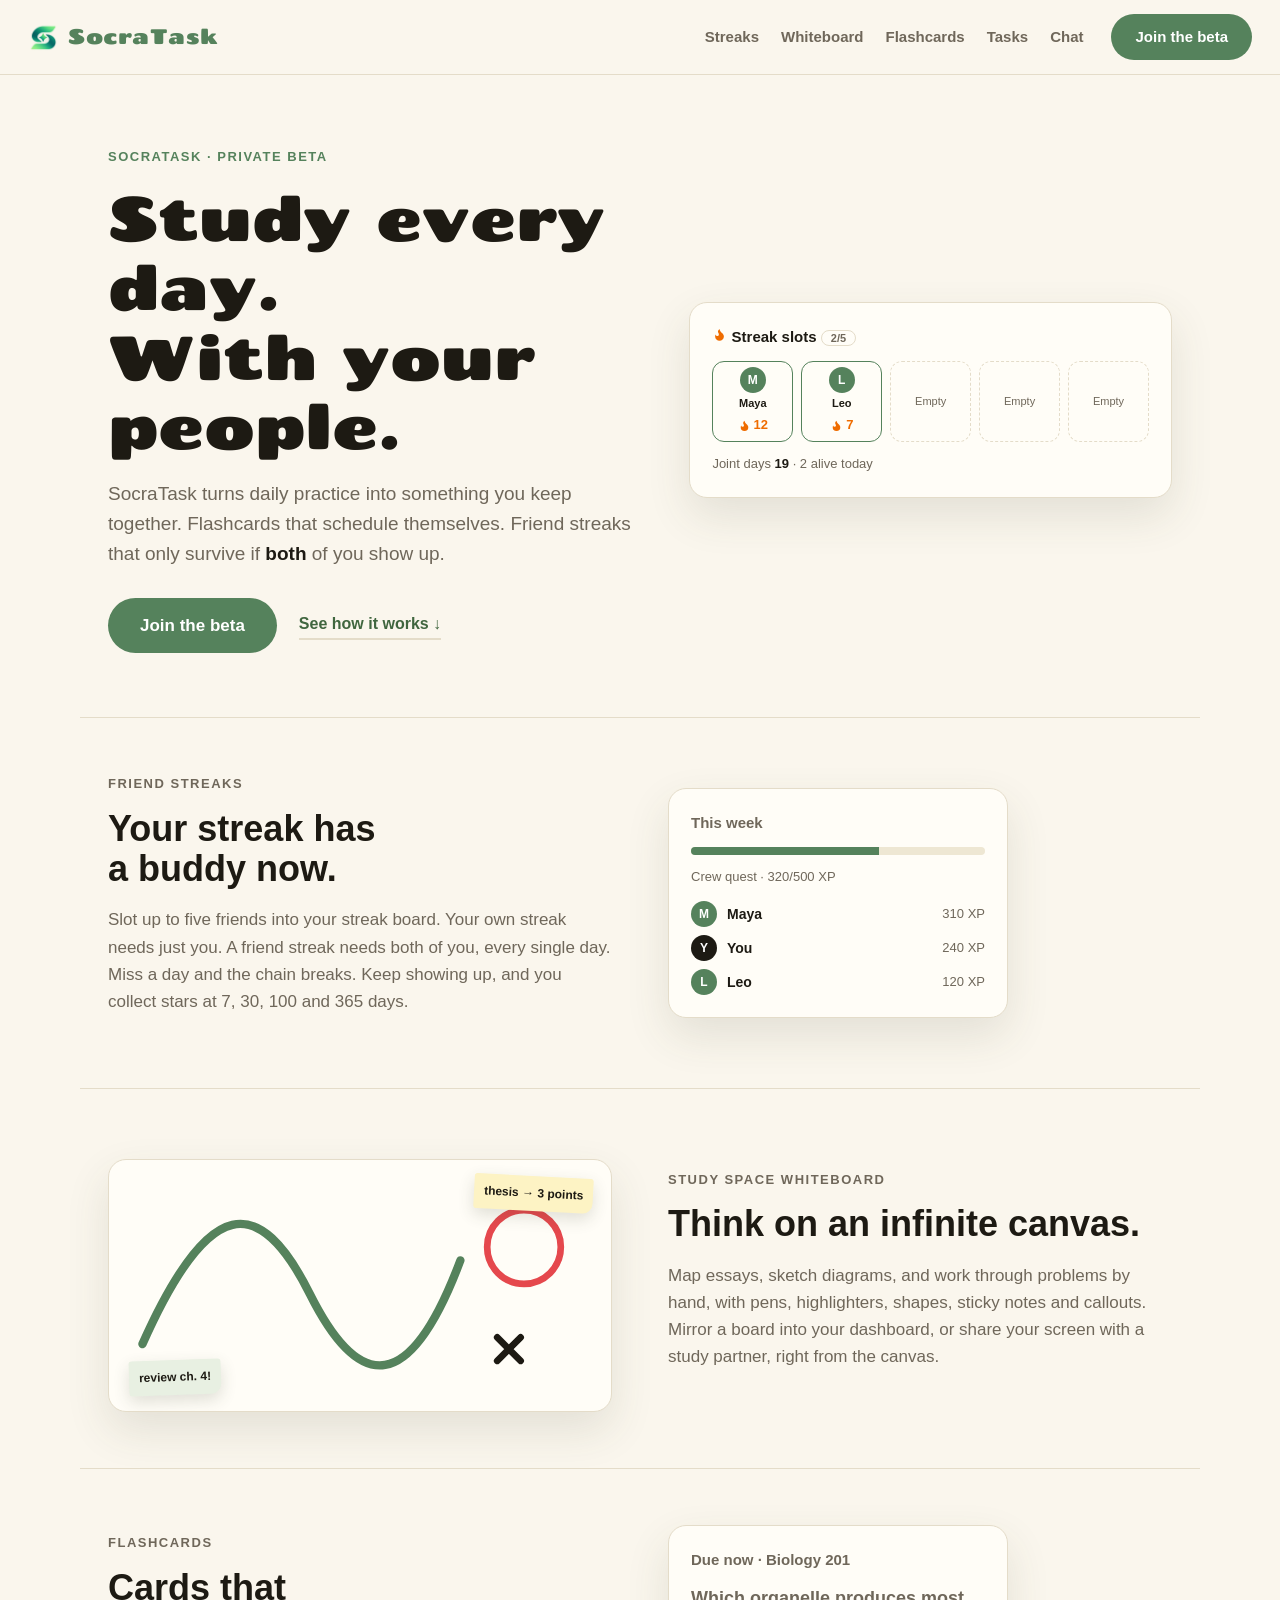
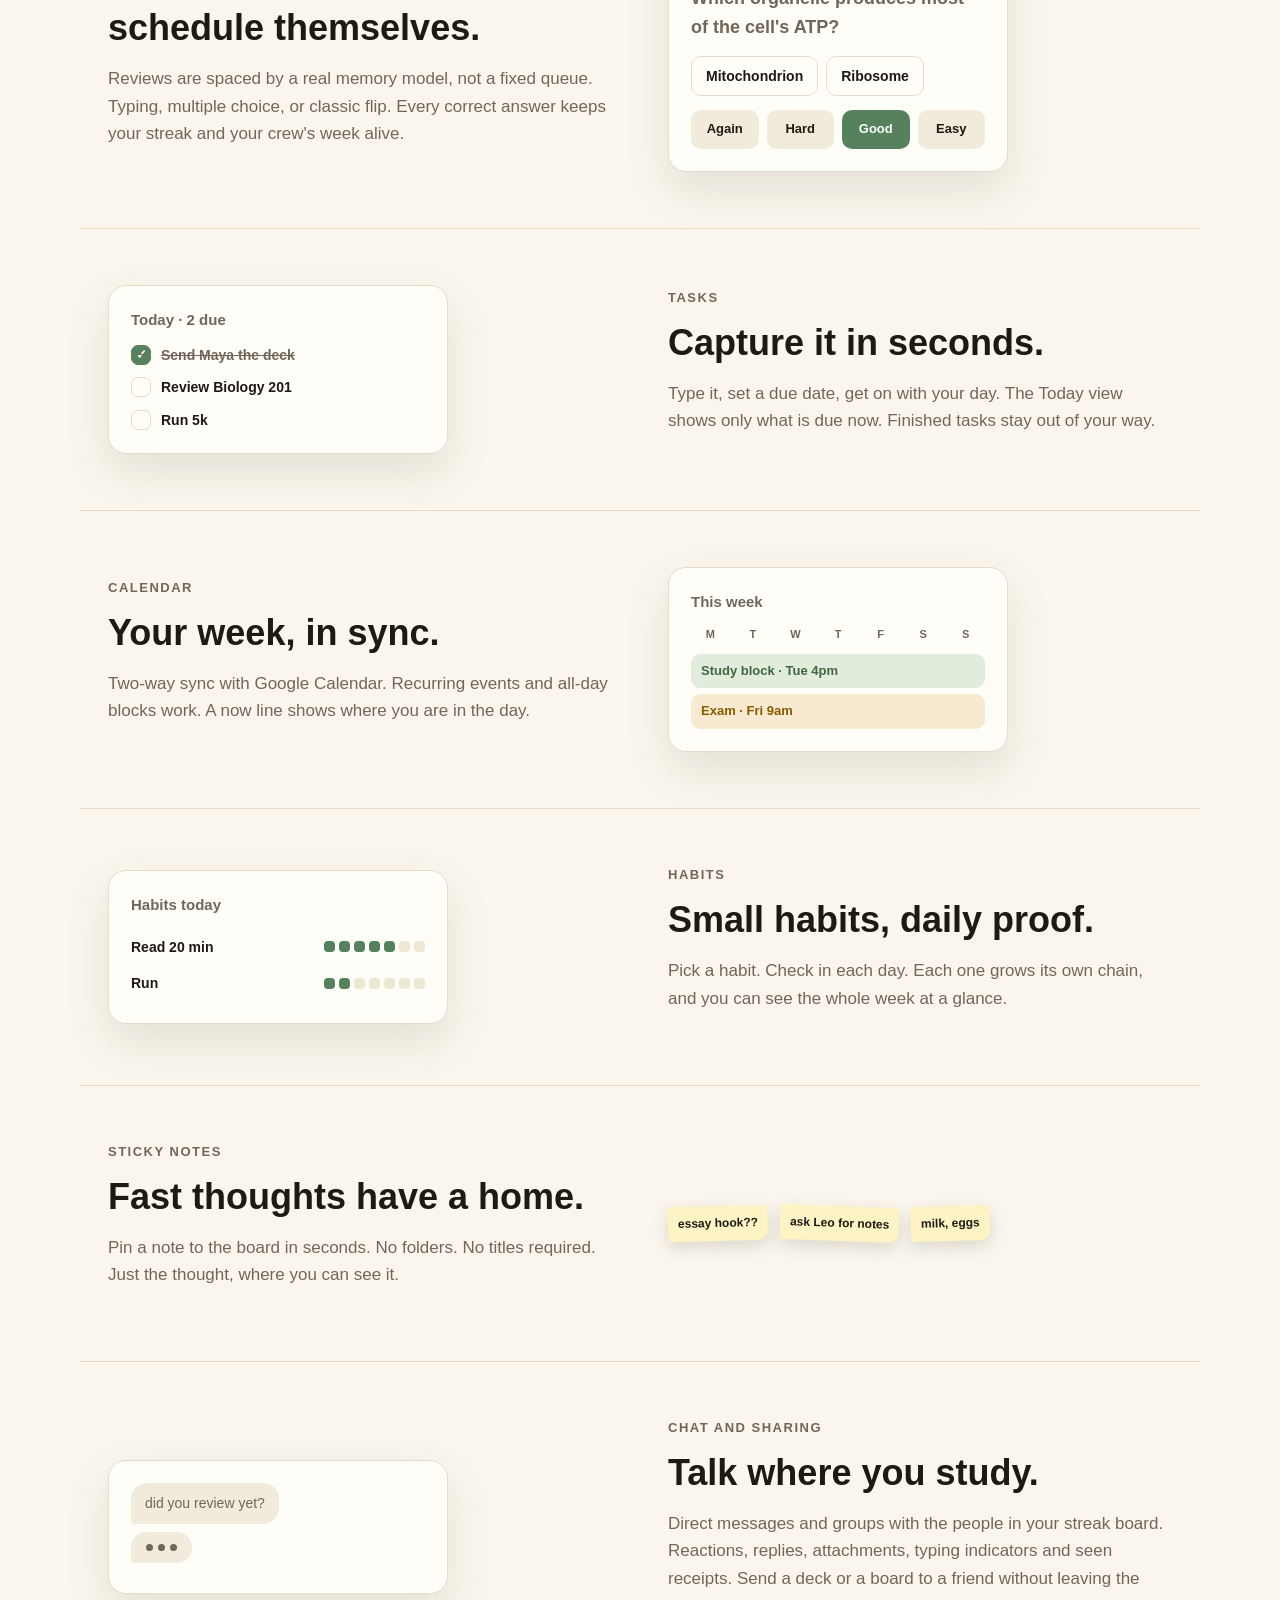
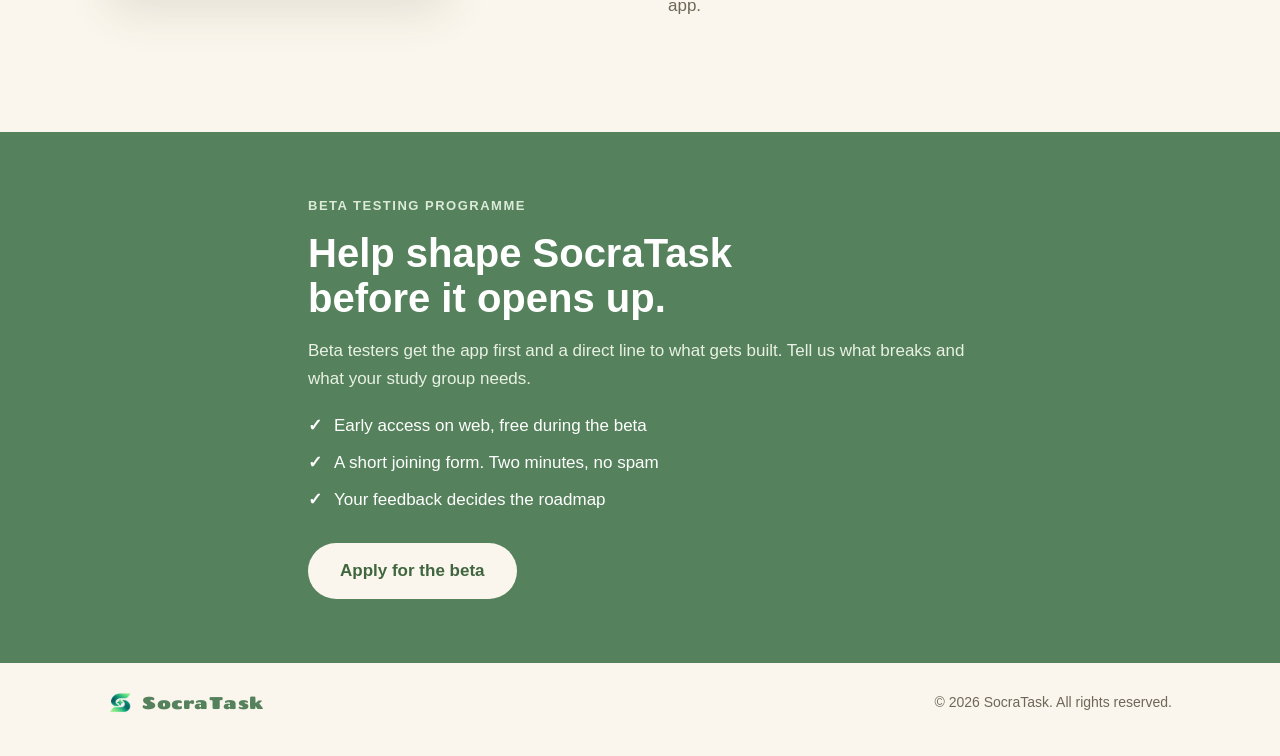
==== index.html @ 0b769752 "landing: every feature gets a section, live chat demo, count-ups, plain copy" ====
<!doctype html>
<html lang="en">
<head>
  <meta charset="utf-8" />
  <meta name="viewport" content="width=device-width, initial-scale=1" />
  <title>SocraTask — Study every day, with your people</title>
  <meta name="description" content="SocraTask is a study companion that turns daily practice into shared streaks. Flashcards, whiteboard, habits, and friend streaks in one calm app." />
  <link rel="icon" href="assets/logo.png" />
  <link rel="preconnect" href="https://fonts.googleapis.com" />
  <link rel="preconnect" href="https://fonts.gstatic.com" crossorigin />
  <link href="https://fonts.googleapis.com/css2?family=Chango&display=swap" rel="stylesheet" />
  <link rel="stylesheet" href="styles.css" />
</head>
<body>
  <header class="topbar">
    <a class="brand" href="#top" aria-label="SocraTask home">
      <img src="assets/logo.png" alt="" width="30" height="30" />
      <strong class="wordmark">SocraTask</strong>
    </a>
    <nav>
      <a href="#streaks">Streaks</a>
      <a href="#space">Whiteboard</a>
      <a href="#study">Flashcards</a>
      <a href="#tasks">Tasks</a>
      <a href="#chat">Chat</a>
    </nav>
    <a class="btn" href="https://forms.gle/aXmjPg46gSRuJzB48" target="_blank" rel="noopener">Join the beta</a>
  </header>

  <main id="top">
    <section class="hero">
      <div class="herocopy">
        <p class="kicker">SocraTask · private beta</p>
        <h1>Study every day.<br />With your people.</h1>
        <p class="lede">
          SocraTask turns daily practice into something you keep together.
          Flashcards that schedule themselves. Friend streaks that only
          survive if <em>both</em> of you show up.
        </p>
        <div class="ctas">
          <a class="btn big" href="https://forms.gle/aXmjPg46gSRuJzB48" target="_blank" rel="noopener">Join the beta</a>
          <a class="ghostlink" href="#streaks">See how it works ↓</a>
        </div>
      </div>
      <div class="heromock" aria-hidden="true">
        <div class="mockcard">
          <p class="mockhead"><span class="flame"><svg class="fl" viewBox="0 0 24 24" aria-hidden="true"><path d="M8.5 14.5A2.5 2.5 0 0 0 11 12c0-1.38-.5-2-1-3-1.072-2.143-.224-4.054 2-6 .5 2.5 2 4.9 4 6.5 2 1.6 3 3.5 3 5.5a7 7 0 1 1-14 0c0-1.153.433-2.294 1-3a2.5 2.5 0 0 0 2.5 2.5z" fill="currentColor"/></svg></span> Streak slots <span class="pill">2/5</span></p>
          <div class="slots">
            <div class="slot filled"><span class="ava">M</span><strong>Maya</strong><span class="chain"><svg class="fl" viewBox="0 0 24 24" aria-hidden="true"><path d="M8.5 14.5A2.5 2.5 0 0 0 11 12c0-1.38-.5-2-1-3-1.072-2.143-.224-4.054 2-6 .5 2.5 2 4.9 4 6.5 2 1.6 3 3.5 3 5.5a7 7 0 1 1-14 0c0-1.153.433-2.294 1-3a2.5 2.5 0 0 0 2.5 2.5z" fill="currentColor"/></svg> 12</span></div>
            <div class="slot filled"><span class="ava">L</span><strong>Leo</strong><span class="chain"><svg class="fl" viewBox="0 0 24 24" aria-hidden="true"><path d="M8.5 14.5A2.5 2.5 0 0 0 11 12c0-1.38-.5-2-1-3-1.072-2.143-.224-4.054 2-6 .5 2.5 2 4.9 4 6.5 2 1.6 3 3.5 3 5.5a7 7 0 1 1-14 0c0-1.153.433-2.294 1-3a2.5 2.5 0 0 0 2.5 2.5z" fill="currentColor"/></svg> 7</span></div>
            <div class="slot"><span class="empty">Empty</span></div>
            <div class="slot"><span class="empty">Empty</span></div>
            <div class="slot"><span class="empty">Empty</span></div>
          </div>
          <p class="mockfoot">Joint days <strong data-count="19">0</strong> · 2 alive today</p>
        </div>
      </div>
    </section>

    <section class="feature" id="streaks">
      <div class="fcopy">
        <p class="kicker">Friend streaks</p>
        <h2>Your streak has a buddy now.</h2>
        <p>
          Slot up to five friends into your streak board. Your own streak needs
          just you. A friend streak needs both of you, every single day.
          Miss a day and the chain breaks. Keep showing up, and you collect
          stars at 7, 30, 100 and 365 days.
        </p>
      </div>
      <div class="fmock" aria-hidden="true">
        <div class="mockcard narrow">
          <p class="mockhead">This week</p>
          <div class="questbar"><span data-w="64"></span></div>
          <p class="mockfoot">Crew quest · <span data-count="320">0</span>/500 XP</p>
          <ul class="board">
            <li><span class="ava">M</span> Maya <span class="xp">310 XP</span></li>
            <li><span class="ava you">Y</span> You <span class="xp">240 XP</span></li>
            <li><span class="ava">L</span> Leo <span class="xp">120 XP</span></li>
          </ul>
        </div>
      </div>
    </section>

    <section class="feature flip" id="space">
      <div class="fcopy">
        <p class="kicker">Study Space whiteboard</p>
        <h2>Think on an infinite canvas.</h2>
        <p>
          Map essays, sketch diagrams, and work through problems by hand,
          with pens, highlighters, shapes, sticky notes and callouts.
          Mirror a board into your dashboard, or share your screen with
          a study partner, right from the canvas.
        </p>
      </div>
      <div class="fmock" aria-hidden="true">
        <div class="mockcard board">
          <svg class="stroke" viewBox="0 0 300 150" aria-hidden="true">
            <path d="M20 110 C 60 20, 90 20, 120 80 S 180 140, 210 60" fill="none" stroke="#55825c" stroke-width="5" stroke-linecap="round" />
            <circle cx="248" cy="52" r="22" fill="none" stroke="#e5484d" stroke-width="4" />
            <path d="M232 120 l14 -14 M246 120 l-14 -14" stroke="#1d1a13" stroke-width="4" stroke-linecap="round" />
          </svg>
          <span class="sticky s1">thesis → 3 points</span>
          <span class="sticky s2">review ch. 4!</span>
        </div>
      </div>
    </section>

    <section class="feature" id="study">
      <div class="fcopy">
        <p class="kicker">Flashcards</p>
        <h2>Cards that schedule themselves.</h2>
        <p>
          Reviews are spaced by a real memory model, not a fixed queue.
          Typing, multiple choice, or classic flip. Every correct answer
          keeps your streak and your crew's week alive.
        </p>
      </div>
      <div class="fmock" aria-hidden="true">
        <div class="mockcard narrow flash">
          <p class="mockhead">Due now · Biology 201</p>
          <p class="cardq">Which organelle produces most of the cell's ATP?</p>
          <div class="opts"><span>Mitochondrion</span><span>Ribosome</span></div>
          <div class="grade"><span>Again</span><span>Hard</span><span class="good">Good</span><span>Easy</span></div>
        </div>
      </div>
    </section>

    <section class="feature flip" id="tasks">
      <div class="fcopy">
        <p class="kicker">Tasks</p>
        <h2>Capture it in seconds.</h2>
        <p>
          Type it, set a due date, get on with your day. The Today view
          shows only what is due now. Finished tasks stay out of your way.
        </p>
      </div>
      <div class="fmock" aria-hidden="true">
        <div class="mockcard narrow">
          <p class="mockhead">Today · 2 due</p>
          <ul class="todos">
            <li class="done"><span class="tick">✓</span> Send Maya the deck</li>
            <li><span class="tick"></span> Review Biology 201</li>
            <li><span class="tick"></span> Run 5k</li>
          </ul>
        </div>
      </div>
    </section>

    <section class="feature" id="calendar">
      <div class="fcopy">
        <p class="kicker">Calendar</p>
        <h2>Your week, in sync.</h2>
        <p>
          Two-way sync with Google Calendar. Recurring events and all-day
          blocks work. A now line shows where you are in the day.
        </p>
      </div>
      <div class="fmock" aria-hidden="true">
        <div class="mockcard narrow">
          <p class="mockhead">This week</p>
          <div class="calweek">
            <span>M</span><span>T</span><span>W</span><span>T</span><span>F</span><span>S</span><span>S</span>
          </div>
          <div class="evs">
            <span class="ev green">Study block · Tue 4pm</span>
            <span class="ev amber">Exam · Fri 9am</span>
          </div>
        </div>
      </div>
    </section>

    <section class="feature flip" id="habits">
      <div class="fcopy">
        <p class="kicker">Habits</p>
        <h2>Small habits, daily proof.</h2>
        <p>
          Pick a habit. Check in each day. Each one grows its own chain,
          and you can see the whole week at a glance.
        </p>
      </div>
      <div class="fmock" aria-hidden="true">
        <div class="mockcard narrow">
          <p class="mockhead">Habits today</p>
          <div class="habit"><span>Read 20 min</span><span class="dots"><i class="on"></i><i class="on"></i><i class="on"></i><i class="on"></i><i class="on"></i><i></i><i></i></span></div>
          <div class="habit"><span>Run</span><span class="dots"><i class="on"></i><i class="on"></i><i></i><i></i><i></i><i></i><i></i></span></div>
        </div>
      </div>
    </section>

    <section class="feature" id="notes">
      <div class="fcopy">
        <p class="kicker">Sticky notes</p>
        <h2>Fast thoughts have a home.</h2>
        <p>
          Pin a note to the board in seconds. No folders. No titles required.
          Just the thought, where you can see it.
        </p>
      </div>
      <div class="fmock" aria-hidden="true">
        <div class="notegrid">
          <span class="sticky static">essay hook??</span>
          <span class="sticky static green">ask Leo for notes</span>
          <span class="sticky static">milk, eggs</span>
        </div>
      </div>
    </section>

    <section class="feature flip" id="chat">
      <div class="fcopy">
        <p class="kicker">Chat and sharing</p>
        <h2>Talk where you study.</h2>
        <p>
          Direct messages and groups with the people in your streak board.
          Reactions, replies, attachments, typing indicators and seen receipts.
          Send a deck or a board to a friend without leaving the app.
        </p>
      </div>
      <div class="fmock" aria-hidden="true">
        <div class="mockcard narrow chat" id="chatdemo">
          <div class="chatlog"></div>
          <div class="typingbubble chattyping"><span></span><span></span><span></span></div>
        </div>
      </div>
    </section>

    <section class="beta" id="beta">
      <div class="betacopy">
        <p class="kicker light">Beta Testing Programme</p>
        <h2>Help shape SocraTask before it opens up.</h2>
        <p>
          Beta testers get the app first and a direct line to what gets built.
          Tell us what breaks and what your study group needs.
        </p>
        <ul class="betalist">
          <li>Early access on web, free during the beta</li>
          <li>A short joining form. Two minutes, no spam</li>
          <li>Your feedback decides the roadmap</li>
        </ul>
        <a class="btn cream big" href="https://forms.gle/aXmjPg46gSRuJzB48" target="_blank" rel="noopener">Apply for the beta</a>
      </div>
    </section>
  </main>

  <footer>
    <a class="brand" href="#top">
      <img src="assets/logo.png" alt="" width="24" height="24" />
      <strong class="wordmark small">SocraTask</strong>
    </a>
    <p>© 2026 SocraTask. All rights reserved.</p>
  </footer>

  <script src="app.js"></script>
</body>
</html>
---- styles.css ----
/* SocraTask landing — same tokens as the app. No frameworks, no gradients,
   no purple, no glass. Cream paper, ink text, one eco accent. */

:root {
  --paper: #faf6ed;
  --surface: #fffdf7;
  --ink: #1d1a13;
  --ink-soft: #6f675a;
  --eco: #55825c;
  --eco-deep: #40663f;
  --line: #e4dcc9;
  --flame: #ef6c00;
  --radius: 18px;
}

* { box-sizing: border-box; }

html { scroll-behavior: smooth; }

body {
  margin: 0;
  background: var(--paper);
  color: var(--ink);
  font-family: -apple-system, BlinkMacSystemFont, "Segoe UI", Roboto, sans-serif;
  font-size: 17px;
  line-height: 1.6;
}

/* ---------- top bar ---------- */

.topbar {
  position: sticky;
  top: 0;
  z-index: 10;
  display: flex;
  align-items: center;
  gap: 28px;
  padding: 14px 28px;
  background: var(--paper);
  border-bottom: 1px solid var(--line);
}

.brand {
  display: flex;
  align-items: center;
  gap: 10px;
  color: inherit;
  text-decoration: none;
  margin-right: auto;
}

.wordmark {
  font-family: Chango, sans-serif;
  font-weight: 400;
  font-size: 21px;
  color: var(--eco);
  letter-spacing: 0.5px;
}

.wordmark.small { font-size: 17px; }

.topbar nav { display: flex; gap: 22px; }

.topbar nav a {
  color: var(--ink-soft);
  text-decoration: none;
  font-size: 15px;
  font-weight: 600;
}

.topbar nav a:hover { color: var(--ink); }

/* ---------- buttons ---------- */

.btn {
  display: inline-block;
  white-space: nowrap;
  background: var(--eco);
  color: #fff;
  font-weight: 700;
  font-size: 15px;
  text-decoration: none;
  border-radius: 999px;
  padding: 11px 24px;
}

.btn:hover { background: var(--eco-deep); }

.btn.big { font-size: 17px; padding: 14px 32px; }

.btn.cream { background: var(--paper); color: var(--eco-deep); }

.btn.cream:hover { background: #fff; }

.ghostlink {
  color: var(--eco-deep);
  font-weight: 700;
  font-size: 16px;
  text-decoration: none;
  border-bottom: 2px solid var(--line);
  padding-bottom: 2px;
}

.ghostlink:hover { border-color: var(--eco); }

/* ---------- hero (left aligned, no blob) ---------- */

main { display: block; }

.hero {
  display: grid;
  grid-template-columns: minmax(0, 1.05fr) minmax(0, 0.95fr);
  gap: 48px;
  align-items: center;
  max-width: 1120px;
  margin: 0 auto;
  padding: 72px 28px 64px;
}

.kicker {
  font-size: 13px;
  font-weight: 800;
  letter-spacing: 1.5px;
  text-transform: uppercase;
  color: var(--eco);
  margin: 0 0 14px;
}

.kicker.light { color: #dcead9; }

h1, h2 { line-height: 1.12; margin: 0 0 16px; text-wrap: balance; }

.hero h1 {
  font-family: Chango, sans-serif;
  font-weight: 400;
  font-size: clamp(38px, 5.4vw, 62px);
}

.lede { font-size: 19px; color: var(--ink-soft); max-width: 34em; }

.lede em { color: var(--ink); font-style: normal; font-weight: 700; }

.ctas { display: flex; align-items: center; gap: 22px; margin-top: 28px; flex-wrap: wrap; }

/* ---------- hand-built product mock ---------- */

.heromock { min-width: 0; }

.mockcard {
  background: var(--surface);
  border: 1px solid var(--line);
  border-radius: var(--radius);
  padding: 22px;
  box-shadow: 0 18px 44px rgba(64, 70, 50, 0.12);
}

.mockhead { font-weight: 800; font-size: 15px; margin: 0 0 12px; }

.flame { color: var(--flame); display: inline-flex; }

.fl { width: 15px; height: 15px; }

.chain .fl { width: 13px; height: 13px; }

.pill {
  font-size: 11px;
  font-weight: 800;
  color: var(--ink-soft);
  border: 1px solid var(--line);
  border-radius: 999px;
  padding: 1px 9px;
}

.slots {
  display: grid;
  grid-template-columns: repeat(5, minmax(0, 1fr));
  gap: 8px;
}

.slot {
  border: 1.5px dashed var(--line);
  border-radius: 12px;
  aspect-ratio: 1;
  display: flex;
  flex-direction: column;
  align-items: center;
  justify-content: center;
  gap: 2px;
  font-size: 11px;
  color: var(--ink-soft);
}

.slot.filled { border-style: solid; border-color: var(--eco); }

.slot strong { font-size: 11px; color: var(--ink); }

.ava {
  width: 26px;
  height: 26px;
  border-radius: 50%;
  background: var(--eco);
  color: #fff;
  font-size: 12px;
  font-weight: 800;
  display: inline-flex;
  align-items: center;
  justify-content: center;
}

.ava.you { background: var(--ink); }

.chain { color: var(--flame); font-weight: 800; font-size: 13px; display: inline-flex; align-items: center; gap: 3px; }

.mockfoot { font-size: 13px; color: var(--ink-soft); margin: 12px 0 0; }

.mockfoot strong { color: var(--ink); }

/* ---------- feature rows (asymmetric, alternating) ---------- */

.feature {
  display: grid;
  grid-template-columns: minmax(0, 1fr) minmax(0, 1fr);
  gap: 56px;
  align-items: center;
  max-width: 1120px;
  margin: 0 auto;
  padding: 56px 28px;
  border-top: 1px solid var(--line);
}

.feature.flip .fcopy { order: 2; }

.feature h2 { font-size: clamp(26px, 3vw, 36px); }

.feature p { color: var(--ink-soft); max-width: 32em; }

.mockcard.narrow { max-width: 340px; }

.questbar {
  height: 8px;
  border-radius: 999px;
  background: #eee7d3;
  overflow: hidden;
  margin: 4px 0 6px;
}

.questbar span { display: block; height: 100%; background: var(--eco); }

.board { list-style: none; margin: 14px 0 0; padding: 0; display: flex; flex-direction: column; gap: 8px; }

.board li {
  display: flex;
  align-items: center;
  gap: 10px;
  font-weight: 700;
  font-size: 14px;
}

.board .xp { margin-left: auto; font-weight: 400; color: var(--ink-soft); font-size: 13px; }

.flash .cardq { font-weight: 700; font-size: 18px; margin: 6px 0 14px; }

.opts { display: flex; gap: 8px; margin-bottom: 14px; }

.opts span {
  border: 1px solid var(--line);
  border-radius: 10px;
  padding: 8px 14px;
  font-size: 14px;
  font-weight: 600;
}

.grade { display: grid; grid-template-columns: repeat(4, 1fr); gap: 8px; }

.grade span {
  text-align: center;
  font-size: 13px;
  font-weight: 700;
  background: #f1ebdb;
  border-radius: 10px;
  padding: 9px 4px;
}

.grade .good { background: var(--eco); color: #fff; }

.mockcard.board { position: relative; overflow: hidden; }

.stroke { display: block; width: 100%; height: auto; }

.sticky {
  position: absolute;
  font-size: 12px;
  font-weight: 700;
  background: #fdf3c4;
  border-radius: 3px 3px 10px 3px;
  padding: 8px 10px;
  box-shadow: 0 6px 16px rgba(64, 70, 50, 0.16);
  max-width: 130px;
}

.sticky.s1 { top: 16px; right: 18px; transform: rotate(3deg); }

.sticky.s2 { bottom: 16px; left: 20px; transform: rotate(-2deg); background: #e8f0e2; }

.chat .bubble {
  max-width: 85%;
  width: fit-content;
  border-radius: 16px;
  padding: 9px 14px;
  font-size: 14px;
  margin: 0 0 8px;
}

.chat .them { background: #f1ebdb; border-radius: 16px 16px 16px 4px; }

.chat .me {
  background: var(--eco);
  color: #fff;
  border-radius: 16px 16px 4px 16px;
  margin-left: auto;
}

/* ---------- tasks mock ---------- */

.todos { list-style: none; margin: 6px 0 0; padding: 0; display: flex; flex-direction: column; gap: 10px; }

.todos li { display: flex; align-items: center; gap: 10px; font-size: 14px; font-weight: 600; }

.todos li.done { color: var(--ink-soft); text-decoration: line-through; }

.tick {
  width: 20px; height: 20px; border-radius: 7px; flex-shrink: 0;
  border: 1.5px solid var(--line);
  display: inline-flex; align-items: center; justify-content: center;
  font-size: 13px; color: #fff;
}

.todos li.done .tick { background: var(--eco); border-color: var(--eco); }

/* ---------- calendar mock ---------- */

.calweek {
  display: grid; grid-template-columns: repeat(7, 1fr); gap: 4px;
  font-size: 11px; font-weight: 800; color: var(--ink-soft); text-align: center;
  margin-bottom: 10px;
}

.evs { display: flex; flex-direction: column; gap: 6px; }

.ev { font-size: 13px; font-weight: 700; border-radius: 9px; padding: 7px 10px; }

.ev.green { background: #e2ecdd; color: var(--eco-deep); }

.ev.amber { background: #f7ead0; color: #8a5a00; }

/* ---------- habits mock ---------- */

.habit { display: flex; align-items: center; justify-content: space-between; gap: 10px; font-size: 14px; font-weight: 600; padding: 7px 0; }

.dots { display: flex; gap: 4px; }

.dots i { width: 11px; height: 11px; border-radius: 4px; background: #eee7d3; }

.dots i.on { background: var(--eco); }

/* ---------- notes mock ---------- */

.notegrid { display: flex; gap: 12px; flex-wrap: wrap; max-width: 360px; }

.sticky.static { position: static; transform: rotate(-1.5deg); }

.sticky.static.green { transform: rotate(2deg); }

/* ---------- live chat demo ---------- */

.chatlog { display: flex; flex-direction: column; }

.chatlog .bubble { animation: pop 0.25s ease; }

@keyframes pop {
  from { opacity: 0; transform: translateY(6px); }
}

.chattyping { display: none; margin: 0 0 8px; }

.chattyping.show { display: inline-flex; }

.typingbubble {
  display: inline-flex; align-items: center; gap: 5px;
  background: #f1ebdb; border-radius: 16px 16px 16px 4px; padding: 12px 15px;
}

.typingbubble span {
  width: 7px; height: 7px; border-radius: 50%; background: var(--ink-soft);
  animation: tbounce 1.2s infinite;
}

.typingbubble span:nth-child(2) { animation-delay: 0.15s; }
.typingbubble span:nth-child(3) { animation-delay: 0.3s; }

@keyframes tbounce {
  0%, 60%, 100% { transform: translateY(0); opacity: 0.4; }
  30% { transform: translateY(-5px); opacity: 1; }
}

/* ---------- flame flicker + quest fill ---------- */

.fl { transform-origin: center; animation: flick 3.2s ease-in-out infinite; }

@keyframes flick {
  0%, 100% { transform: scale(1); opacity: 1; }
  50% { transform: scale(1.12); opacity: 0.85; }
}

.questbar span { width: 0; transition: width 1.2s ease; }

.opts span { cursor: pointer; }

.opts span.sel { border-color: var(--eco); background: #e2ecdd; }

.grade span { cursor: pointer; }

.grade span.sel { outline: 2px solid var(--eco-deep); }

/* ---------- beta band (solid eco, no gradient) ---------- */

.beta {
  background: var(--eco);
  color: #fff;
  margin-top: 40px;
}

.betacopy {
  max-width: 720px;
  margin: 0 auto;
  padding: 64px 28px;
}

.beta h2 { font-size: clamp(28px, 3.4vw, 40px); }

.beta p { color: #e9f1e4; }

.betalist { list-style: none; margin: 20px 0 30px; padding: 0; display: flex; flex-direction: column; gap: 10px; }

.betalist li { padding-left: 26px; position: relative; }

.betalist li::before {
  content: "✓";
  position: absolute;
  left: 0;
  font-weight: 800;
}

/* ---------- footer ---------- */

footer {
  display: flex;
  align-items: center;
  gap: 16px;
  max-width: 1120px;
  margin: 0 auto;
  padding: 26px 28px 40px;
  font-size: 14px;
  color: var(--ink-soft);
}

footer p { margin: 0 0 0 auto; }

/* ---------- scroll reveal (subtle, off with reduced motion) ---------- */

.reveal { opacity: 0; transform: translateY(14px); transition: opacity 0.5s ease, transform 0.5s ease; }

.reveal.in { opacity: 1; transform: none; }

@media (prefers-reduced-motion: reduce) {
  html { scroll-behavior: auto; }
  .reveal { opacity: 1; transform: none; transition: none; }
  .typingbubble span, .fl, .chatlog .bubble { animation: none; }
  .questbar span { transition: none; }
}

/* ---------- small screens ---------- */

@media (max-width: 860px) {
  .hero, .feature { grid-template-columns: 1fr; gap: 32px; padding-left: 20px; padding-right: 20px; }
  .feature.flip .fcopy { order: 0; }
  .topbar nav { display: none; }
  .topbar { padding: 12px 18px; }
  .slots { grid-template-columns: repeat(5, minmax(0, 1fr)); }
}

@media (max-width: 480px) {
  body { font-size: 16px; }
  .slots { gap: 5px; }
  .slot strong { display: none; }
}
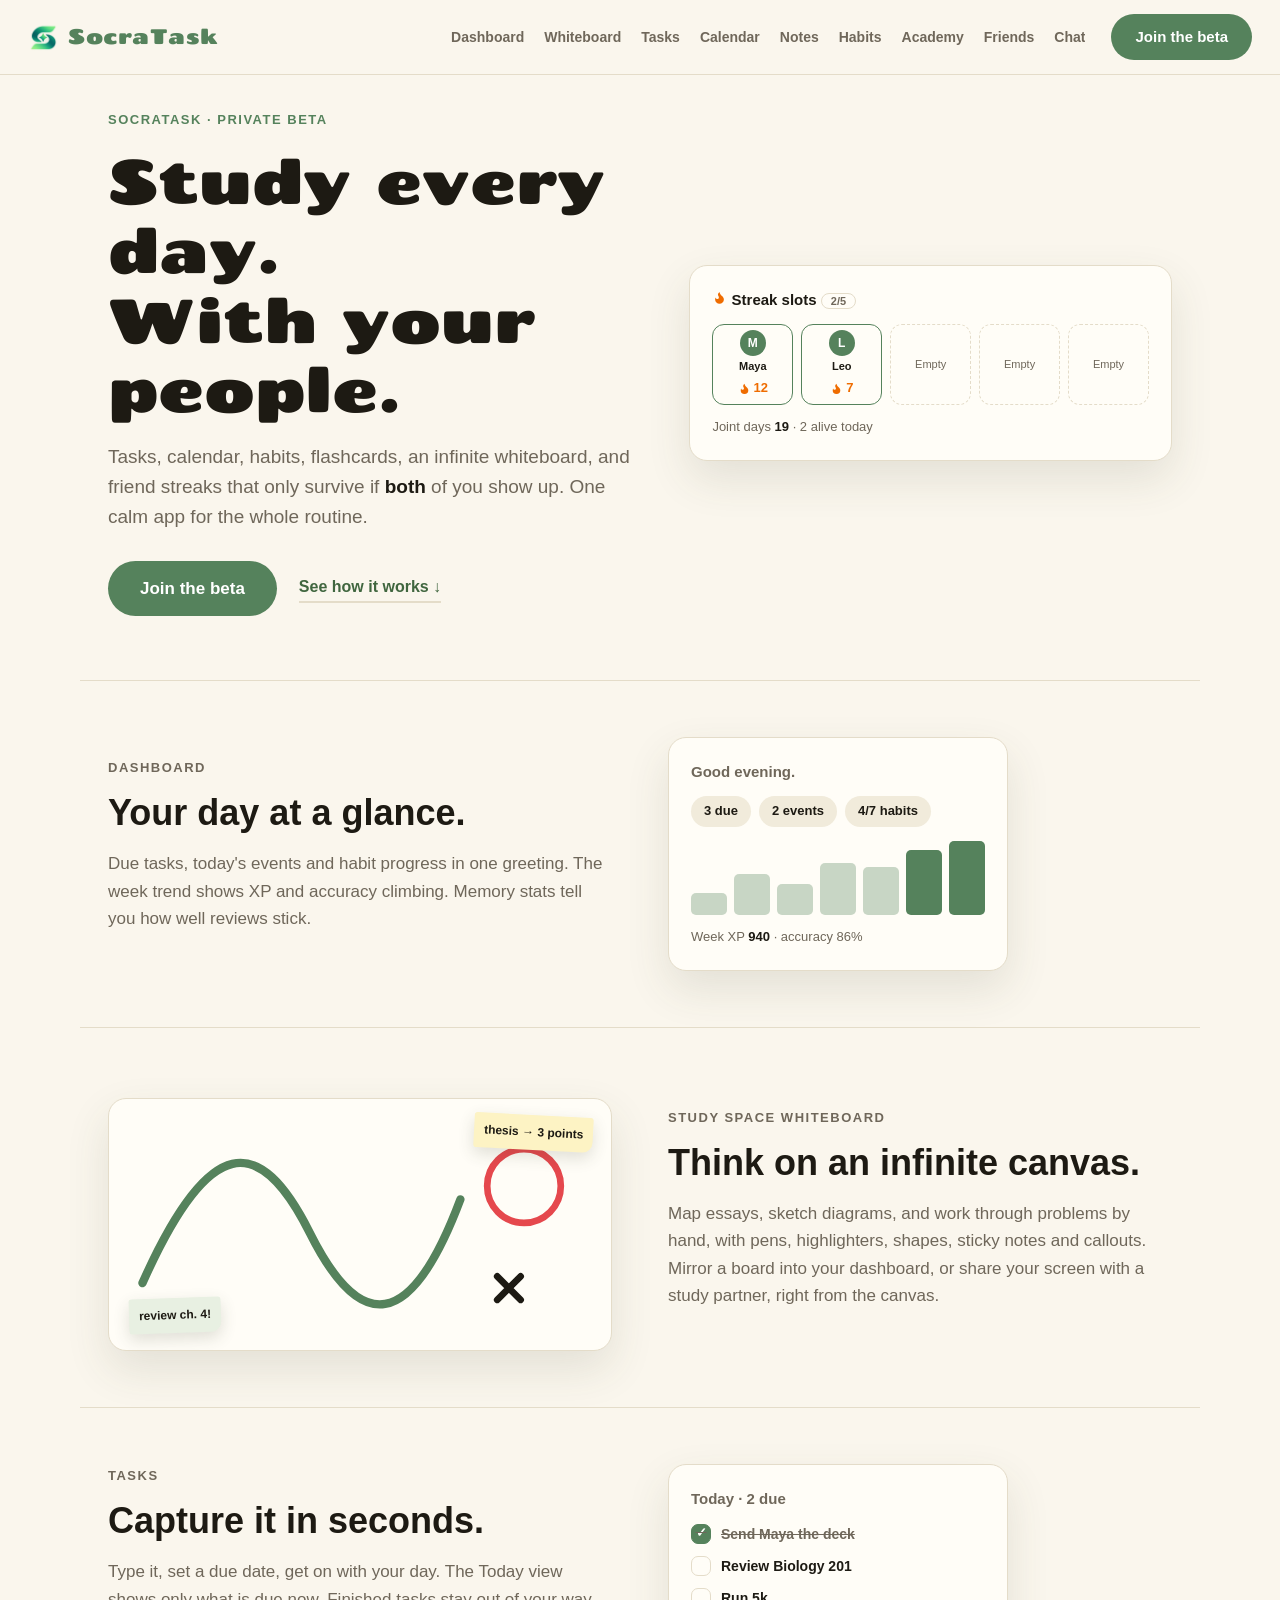
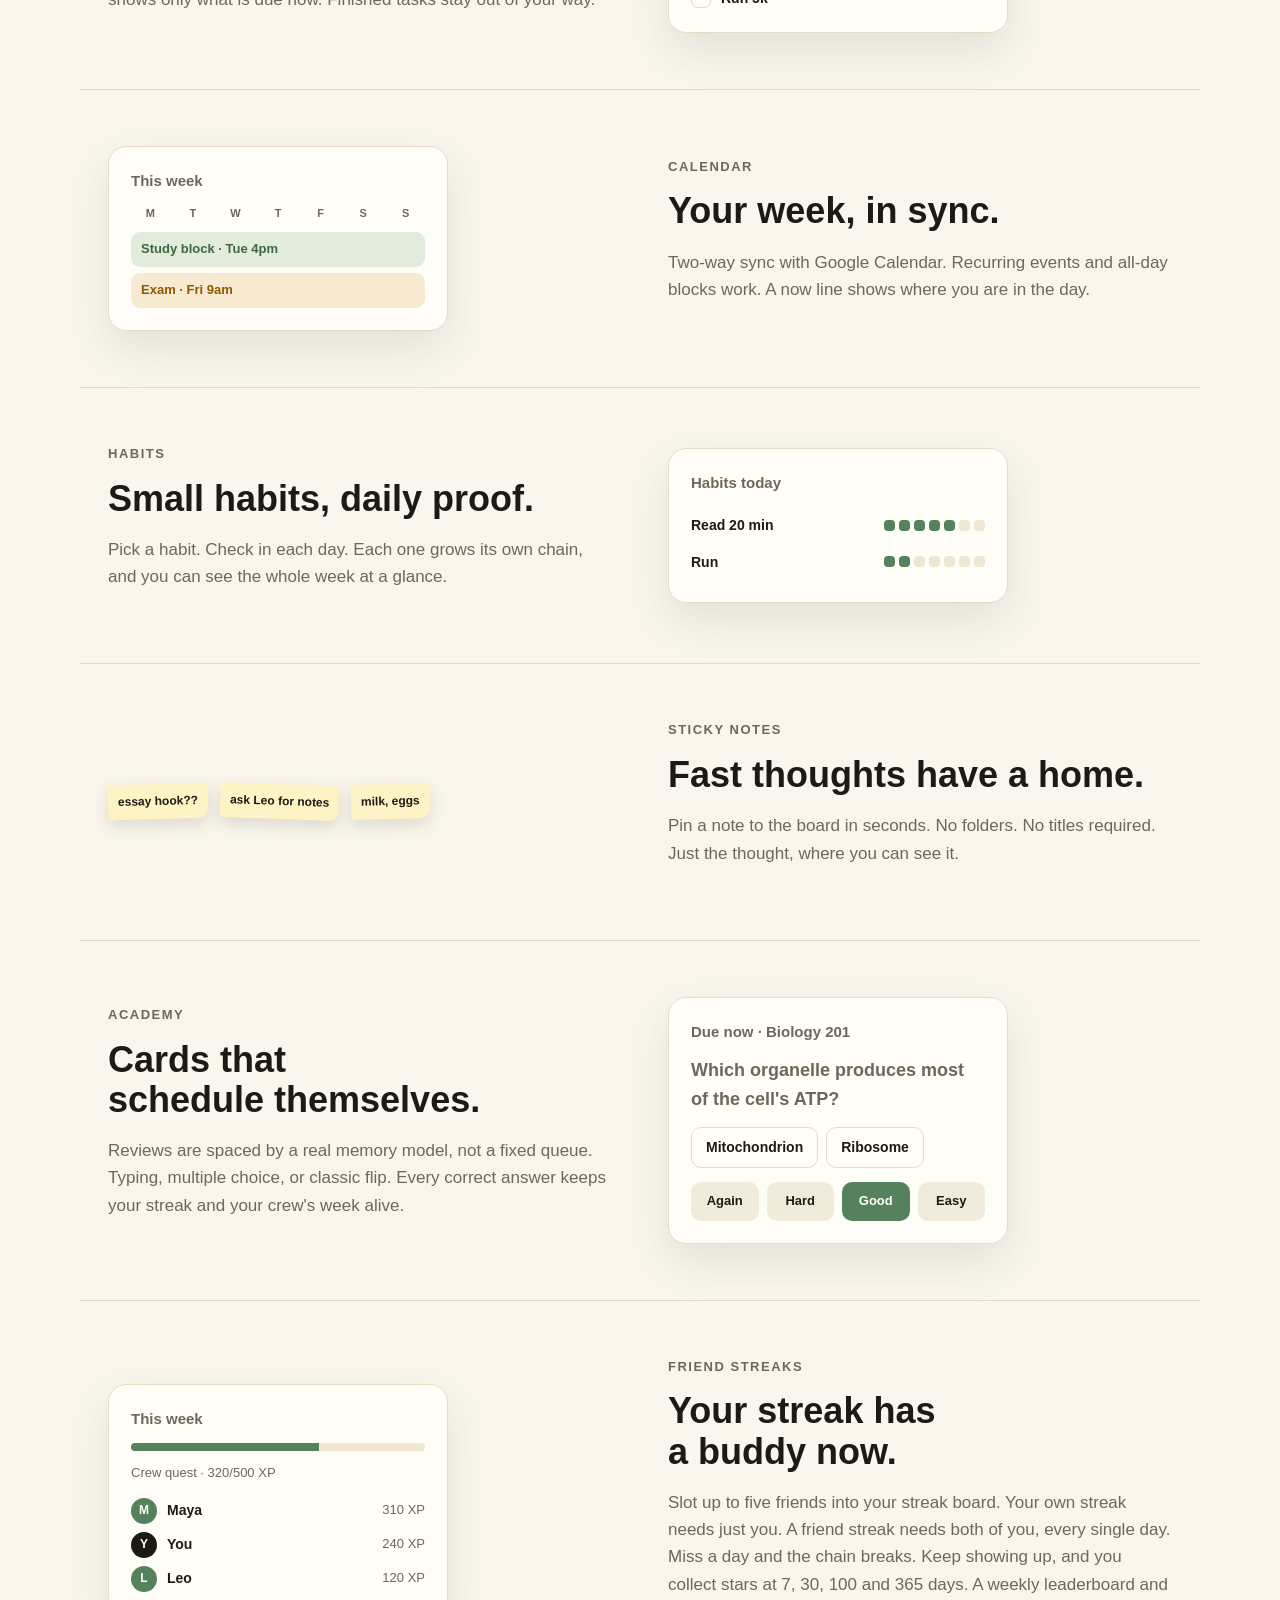
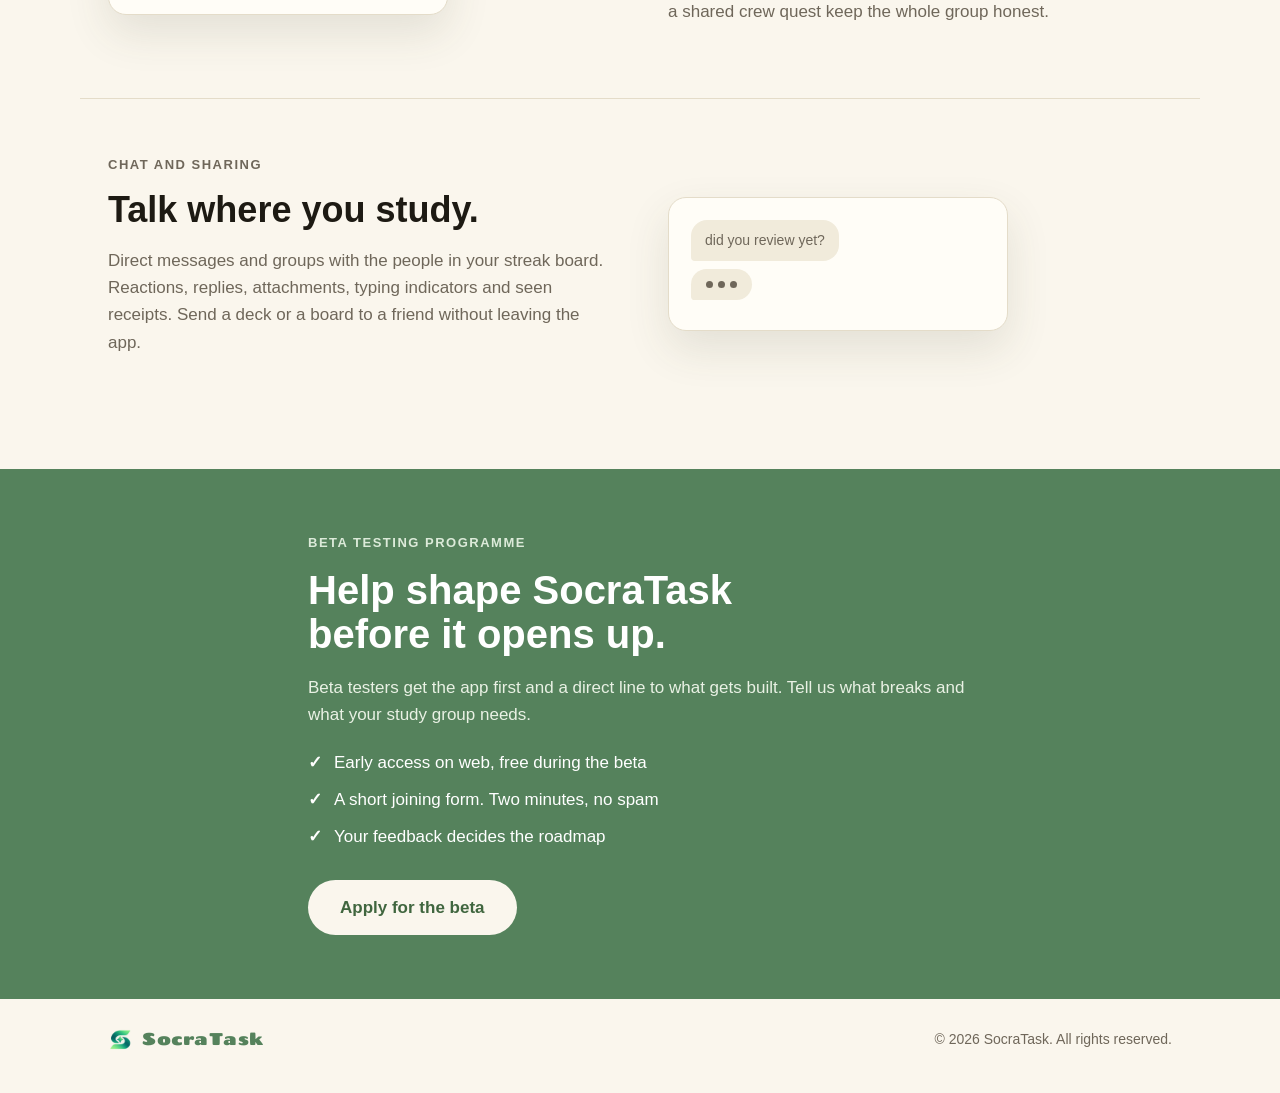
==== commit 8017d416: "landing: sidebar order, dashboard section, contracting pill nav, clean urls" ====
--- a/index.html
+++ b/index.html
@@ -18,10 +18,14 @@
       <strong class="wordmark">SocraTask</strong>
     </a>
     <nav>
-      <a href="#streaks">Streaks</a>
+      <a href="#dashboard">Dashboard</a>
       <a href="#space">Whiteboard</a>
-      <a href="#study">Flashcards</a>
       <a href="#tasks">Tasks</a>
+      <a href="#calendar">Calendar</a>
+      <a href="#notes">Notes</a>
+      <a href="#habits">Habits</a>
+      <a href="#academy">Academy</a>
+      <a href="#friends">Friends</a>
       <a href="#chat">Chat</a>
     </nav>
     <a class="btn" href="https://forms.gle/aXmjPg46gSRuJzB48" target="_blank" rel="noopener">Join the beta</a>
@@ -33,13 +37,13 @@
         <p class="kicker">SocraTask · private beta</p>
         <h1>Study every day.<br />With your people.</h1>
         <p class="lede">
-          SocraTask turns daily practice into something you keep together.
-          Flashcards that schedule themselves. Friend streaks that only
-          survive if <em>both</em> of you show up.
+          Tasks, calendar, habits, flashcards, an infinite whiteboard,
+          and friend streaks that only survive if <em>both</em> of you
+          show up. One calm app for the whole routine.
         </p>
         <div class="ctas">
           <a class="btn big" href="https://forms.gle/aXmjPg46gSRuJzB48" target="_blank" rel="noopener">Join the beta</a>
-          <a class="ghostlink" href="#streaks">See how it works ↓</a>
+          <a class="ghostlink" href="#dashboard">See how it works ↓</a>
         </div>
       </div>
       <div class="heromock" aria-hidden="true">
@@ -57,7 +61,156 @@
       </div>
     </section>
 
-    <section class="feature" id="streaks">
+
+
+
+    <section class="feature" id="dashboard">
+      <div class="fcopy">
+        <p class="kicker">Dashboard</p>
+        <h2>Your day at a glance.</h2>
+        <p>
+          Due tasks, today's events and habit progress in one greeting.
+          The week trend shows XP and accuracy climbing. Memory stats
+          tell you how well reviews stick.
+        </p>
+      </div>
+      <div class="fmock" aria-hidden="true">
+        <div class="mockcard narrow">
+          <p class="mockhead">Good evening.</p>
+          <div class="pills"><span>3 due</span><span>2 events</span><span>4/7 habits</span></div>
+          <div class="trend">
+            <i style="height: 30%"></i><i style="height: 55%"></i><i style="height: 42%"></i><i style="height: 70%"></i><i style="height: 64%"></i><i style="height: 88%"></i><i style="height: 100%"></i>
+          </div>
+          <p class="mockfoot">Week XP <strong data-count="940">0</strong> · accuracy 86%</p>
+        </div>
+      </div>
+    </section>
+
+    <section class="feature flip" id="space">
+      <div class="fcopy">
+        <p class="kicker">Study Space whiteboard</p>
+        <h2>Think on an infinite canvas.</h2>
+        <p>
+          Map essays, sketch diagrams, and work through problems by hand,
+          with pens, highlighters, shapes, sticky notes and callouts.
+          Mirror a board into your dashboard, or share your screen with
+          a study partner, right from the canvas.
+        </p>
+      </div>
+      <div class="fmock" aria-hidden="true">
+        <div class="mockcard board">
+          <svg class="stroke" viewBox="0 0 300 150" aria-hidden="true">
+            <path d="M20 110 C 60 20, 90 20, 120 80 S 180 140, 210 60" fill="none" stroke="#55825c" stroke-width="5" stroke-linecap="round" />
+            <circle cx="248" cy="52" r="22" fill="none" stroke="#e5484d" stroke-width="4" />
+            <path d="M232 120 l14 -14 M246 120 l-14 -14" stroke="#1d1a13" stroke-width="4" stroke-linecap="round" />
+          </svg>
+          <span class="sticky s1">thesis → 3 points</span>
+          <span class="sticky s2">review ch. 4!</span>
+        </div>
+      </div>
+    </section>
+
+    <section class="feature" id="tasks">
+      <div class="fcopy">
+        <p class="kicker">Tasks</p>
+        <h2>Capture it in seconds.</h2>
+        <p>
+          Type it, set a due date, get on with your day. The Today view
+          shows only what is due now. Finished tasks stay out of your way.
+        </p>
+      </div>
+      <div class="fmock" aria-hidden="true">
+        <div class="mockcard narrow">
+          <p class="mockhead">Today · 2 due</p>
+          <ul class="todos">
+            <li class="done"><span class="tick">✓</span> Send Maya the deck</li>
+            <li><span class="tick"></span> Review Biology 201</li>
+            <li><span class="tick"></span> Run 5k</li>
+          </ul>
+        </div>
+      </div>
+    </section>
+
+    <section class="feature flip" id="calendar">
+      <div class="fcopy">
+        <p class="kicker">Calendar</p>
+        <h2>Your week, in sync.</h2>
+        <p>
+          Two-way sync with Google Calendar. Recurring events and all-day
+          blocks work. A now line shows where you are in the day.
+        </p>
+      </div>
+      <div class="fmock" aria-hidden="true">
+        <div class="mockcard narrow">
+          <p class="mockhead">This week</p>
+          <div class="calweek">
+            <span>M</span><span>T</span><span>W</span><span>T</span><span>F</span><span>S</span><span>S</span>
+          </div>
+          <div class="evs">
+            <span class="ev green">Study block · Tue 4pm</span>
+            <span class="ev amber">Exam · Fri 9am</span>
+          </div>
+        </div>
+      </div>
+    </section>
+
+    <section class="feature" id="habits">
+      <div class="fcopy">
+        <p class="kicker">Habits</p>
+        <h2>Small habits, daily proof.</h2>
+        <p>
+          Pick a habit. Check in each day. Each one grows its own chain,
+          and you can see the whole week at a glance.
+        </p>
+      </div>
+      <div class="fmock" aria-hidden="true">
+        <div class="mockcard narrow">
+          <p class="mockhead">Habits today</p>
+          <div class="habit"><span>Read 20 min</span><span class="dots"><i class="on"></i><i class="on"></i><i class="on"></i><i class="on"></i><i class="on"></i><i></i><i></i></span></div>
+          <div class="habit"><span>Run</span><span class="dots"><i class="on"></i><i class="on"></i><i></i><i></i><i></i><i></i><i></i></span></div>
+        </div>
+      </div>
+    </section>
+
+    <section class="feature flip" id="notes">
+      <div class="fcopy">
+        <p class="kicker">Sticky notes</p>
+        <h2>Fast thoughts have a home.</h2>
+        <p>
+          Pin a note to the board in seconds. No folders. No titles required.
+          Just the thought, where you can see it.
+        </p>
+      </div>
+      <div class="fmock" aria-hidden="true">
+        <div class="notegrid">
+          <span class="sticky static">essay hook??</span>
+          <span class="sticky static green">ask Leo for notes</span>
+          <span class="sticky static">milk, eggs</span>
+        </div>
+      </div>
+    </section>
+
+    <section class="feature" id="academy">
+      <div class="fcopy">
+        <p class="kicker">Academy</p>
+        <h2>Cards that schedule themselves.</h2>
+        <p>
+          Reviews are spaced by a real memory model, not a fixed queue.
+          Typing, multiple choice, or classic flip. Every correct answer
+          keeps your streak and your crew's week alive.
+        </p>
+      </div>
+      <div class="fmock" aria-hidden="true">
+        <div class="mockcard narrow flash">
+          <p class="mockhead">Due now · Biology 201</p>
+          <p class="cardq">Which organelle produces most of the cell's ATP?</p>
+          <div class="opts"><span>Mitochondrion</span><span>Ribosome</span></div>
+          <div class="grade"><span>Again</span><span>Hard</span><span class="good">Good</span><span>Easy</span></div>
+        </div>
+      </div>
+    </section>
+
+    <section class="feature flip" id="friends">
       <div class="fcopy">
         <p class="kicker">Friend streaks</p>
         <h2>Your streak has a buddy now.</h2>
@@ -65,7 +218,7 @@
           Slot up to five friends into your streak board. Your own streak needs
           just you. A friend streak needs both of you, every single day.
           Miss a day and the chain breaks. Keep showing up, and you collect
-          stars at 7, 30, 100 and 365 days.
+          stars at 7, 30, 100 and 365 days. A weekly leaderboard and a shared crew quest keep the whole group honest.
         </p>
       </div>
       <div class="fmock" aria-hidden="true">
@@ -82,131 +235,7 @@
       </div>
     </section>
 
-    <section class="feature flip" id="space">
-      <div class="fcopy">
-        <p class="kicker">Study Space whiteboard</p>
-        <h2>Think on an infinite canvas.</h2>
-        <p>
-          Map essays, sketch diagrams, and work through problems by hand,
-          with pens, highlighters, shapes, sticky notes and callouts.
-          Mirror a board into your dashboard, or share your screen with
-          a study partner, right from the canvas.
-        </p>
-      </div>
-      <div class="fmock" aria-hidden="true">
-        <div class="mockcard board">
-          <svg class="stroke" viewBox="0 0 300 150" aria-hidden="true">
-            <path d="M20 110 C 60 20, 90 20, 120 80 S 180 140, 210 60" fill="none" stroke="#55825c" stroke-width="5" stroke-linecap="round" />
-            <circle cx="248" cy="52" r="22" fill="none" stroke="#e5484d" stroke-width="4" />
-            <path d="M232 120 l14 -14 M246 120 l-14 -14" stroke="#1d1a13" stroke-width="4" stroke-linecap="round" />
-          </svg>
-          <span class="sticky s1">thesis → 3 points</span>
-          <span class="sticky s2">review ch. 4!</span>
-        </div>
-      </div>
-    </section>
-
-    <section class="feature" id="study">
-      <div class="fcopy">
-        <p class="kicker">Flashcards</p>
-        <h2>Cards that schedule themselves.</h2>
-        <p>
-          Reviews are spaced by a real memory model, not a fixed queue.
-          Typing, multiple choice, or classic flip. Every correct answer
-          keeps your streak and your crew's week alive.
-        </p>
-      </div>
-      <div class="fmock" aria-hidden="true">
-        <div class="mockcard narrow flash">
-          <p class="mockhead">Due now · Biology 201</p>
-          <p class="cardq">Which organelle produces most of the cell's ATP?</p>
-          <div class="opts"><span>Mitochondrion</span><span>Ribosome</span></div>
-          <div class="grade"><span>Again</span><span>Hard</span><span class="good">Good</span><span>Easy</span></div>
-        </div>
-      </div>
-    </section>
-
-    <section class="feature flip" id="tasks">
-      <div class="fcopy">
-        <p class="kicker">Tasks</p>
-        <h2>Capture it in seconds.</h2>
-        <p>
-          Type it, set a due date, get on with your day. The Today view
-          shows only what is due now. Finished tasks stay out of your way.
-        </p>
-      </div>
-      <div class="fmock" aria-hidden="true">
-        <div class="mockcard narrow">
-          <p class="mockhead">Today · 2 due</p>
-          <ul class="todos">
-            <li class="done"><span class="tick">✓</span> Send Maya the deck</li>
-            <li><span class="tick"></span> Review Biology 201</li>
-            <li><span class="tick"></span> Run 5k</li>
-          </ul>
-        </div>
-      </div>
-    </section>
-
-    <section class="feature" id="calendar">
-      <div class="fcopy">
-        <p class="kicker">Calendar</p>
-        <h2>Your week, in sync.</h2>
-        <p>
-          Two-way sync with Google Calendar. Recurring events and all-day
-          blocks work. A now line shows where you are in the day.
-        </p>
-      </div>
-      <div class="fmock" aria-hidden="true">
-        <div class="mockcard narrow">
-          <p class="mockhead">This week</p>
-          <div class="calweek">
-            <span>M</span><span>T</span><span>W</span><span>T</span><span>F</span><span>S</span><span>S</span>
-          </div>
-          <div class="evs">
-            <span class="ev green">Study block · Tue 4pm</span>
-            <span class="ev amber">Exam · Fri 9am</span>
-          </div>
-        </div>
-      </div>
-    </section>
-
-    <section class="feature flip" id="habits">
-      <div class="fcopy">
-        <p class="kicker">Habits</p>
-        <h2>Small habits, daily proof.</h2>
-        <p>
-          Pick a habit. Check in each day. Each one grows its own chain,
-          and you can see the whole week at a glance.
-        </p>
-      </div>
-      <div class="fmock" aria-hidden="true">
-        <div class="mockcard narrow">
-          <p class="mockhead">Habits today</p>
-          <div class="habit"><span>Read 20 min</span><span class="dots"><i class="on"></i><i class="on"></i><i class="on"></i><i class="on"></i><i class="on"></i><i></i><i></i></span></div>
-          <div class="habit"><span>Run</span><span class="dots"><i class="on"></i><i class="on"></i><i></i><i></i><i></i><i></i><i></i></span></div>
-        </div>
-      </div>
-    </section>
-
-    <section class="feature" id="notes">
-      <div class="fcopy">
-        <p class="kicker">Sticky notes</p>
-        <h2>Fast thoughts have a home.</h2>
-        <p>
-          Pin a note to the board in seconds. No folders. No titles required.
-          Just the thought, where you can see it.
-        </p>
-      </div>
-      <div class="fmock" aria-hidden="true">
-        <div class="notegrid">
-          <span class="sticky static">essay hook??</span>
-          <span class="sticky static green">ask Leo for notes</span>
-          <span class="sticky static">milk, eggs</span>
-        </div>
-      </div>
-    </section>
-
-    <section class="feature flip" id="chat">
+    <section class="feature" id="chat">
       <div class="fcopy">
         <p class="kicker">Chat and sharing</p>
         <h2>Talk where you study.</h2>
--- a/styles.css
+++ b/styles.css
@@ -24,21 +24,68 @@
   font-family: -apple-system, BlinkMacSystemFont, "Segoe UI", Roboto, sans-serif;
   font-size: 17px;
   line-height: 1.6;
-}
-
-/* ---------- top bar ---------- */
+  padding-top: 66px;
+}
+
+/* ---------- top bar: full row at top, floating pill on scroll ---------- */
 
 .topbar {
-  position: sticky;
+  position: fixed;
   top: 0;
+  left: 0;
+  right: 0;
   z-index: 10;
   display: flex;
   align-items: center;
-  gap: 28px;
+  gap: 26px;
   padding: 14px 28px;
   background: var(--paper);
   border-bottom: 1px solid var(--line);
-}
+  transition: top 0.35s ease, width 0.35s ease, border-radius 0.35s ease,
+    padding 0.35s ease, box-shadow 0.35s ease, background 0.35s ease,
+    border-color 0.35s ease;
+}
+
+.topbar.scrolled {
+  top: 12px;
+  left: 50%;
+  right: auto;
+  transform: translateX(-50%);
+  width: min(680px, calc(100% - 32px));
+  padding: 8px 10px 8px 18px;
+  background: var(--surface);
+  border: 1px solid var(--line);
+  border-radius: 999px;
+  box-shadow: 0 14px 34px rgba(64, 70, 50, 0.16);
+}
+
+.topbar nav { display: flex; gap: 20px; }
+
+.topbar nav a {
+  color: var(--ink-soft);
+  text-decoration: none;
+  font-size: 14px;
+  font-weight: 600;
+  white-space: nowrap;
+}
+
+.topbar nav a:hover { color: var(--ink); }
+
+.topbar.scrolled nav {
+  opacity: 0;
+  max-width: 0;
+  gap: 0;
+  overflow: hidden;
+  pointer-events: none;
+}
+
+.topbar nav {
+  max-width: 640px;
+  overflow: hidden;
+  transition: opacity 0.3s ease, max-width 0.35s ease;
+}
+
+.topbar.scrolled .btn { padding: 9px 20px; font-size: 14px; }
 
 .brand {
   display: flex;
@@ -58,17 +105,6 @@
 }
 
 .wordmark.small { font-size: 17px; }
-
-.topbar nav { display: flex; gap: 22px; }
-
-.topbar nav a {
-  color: var(--ink-soft);
-  text-decoration: none;
-  font-size: 15px;
-  font-weight: 600;
-}
-
-.topbar nav a:hover { color: var(--ink); }
 
 /* ---------- buttons ---------- */
 
@@ -114,7 +150,7 @@
   align-items: center;
   max-width: 1120px;
   margin: 0 auto;
-  padding: 72px 28px 64px;
+  padding: 44px 28px 64px;
 }
 
 .kicker {
@@ -320,6 +356,30 @@
   margin-left: auto;
 }
 
+/* ---------- dashboard mock ---------- */
+
+.pills { display: flex; gap: 8px; margin: 4px 0 14px; flex-wrap: wrap; }
+
+.pills span {
+  font-size: 13px;
+  font-weight: 700;
+  background: #f1ebdb;
+  border-radius: 999px;
+  padding: 5px 13px;
+}
+
+.trend { display: flex; align-items: flex-end; gap: 7px; height: 74px; margin: 2px 0 4px; }
+
+.trend i {
+  flex: 1;
+  border-radius: 5px;
+  background: var(--eco);
+  opacity: 0.32;
+  min-height: 6px;
+}
+
+.trend i:nth-child(6), .trend i:nth-child(7) { opacity: 1; }
+
 /* ---------- tasks mock ---------- */
 
 .todos { list-style: none; margin: 6px 0 0; padding: 0; display: flex; flex-direction: column; gap: 10px; }
@@ -477,14 +537,18 @@
   .reveal { opacity: 1; transform: none; transition: none; }
   .typingbubble span, .fl, .chatlog .bubble { animation: none; }
   .questbar span { transition: none; }
+  .topbar, .topbar nav { transition: none; }
 }
 
 /* ---------- small screens ---------- */
+
+@media (max-width: 1150px) {
+  .topbar nav { display: none; }
+}
 
 @media (max-width: 860px) {
   .hero, .feature { grid-template-columns: 1fr; gap: 32px; padding-left: 20px; padding-right: 20px; }
   .feature.flip .fcopy { order: 0; }
-  .topbar nav { display: none; }
   .topbar { padding: 12px 18px; }
   .slots { grid-template-columns: repeat(5, minmax(0, 1fr)); }
 }
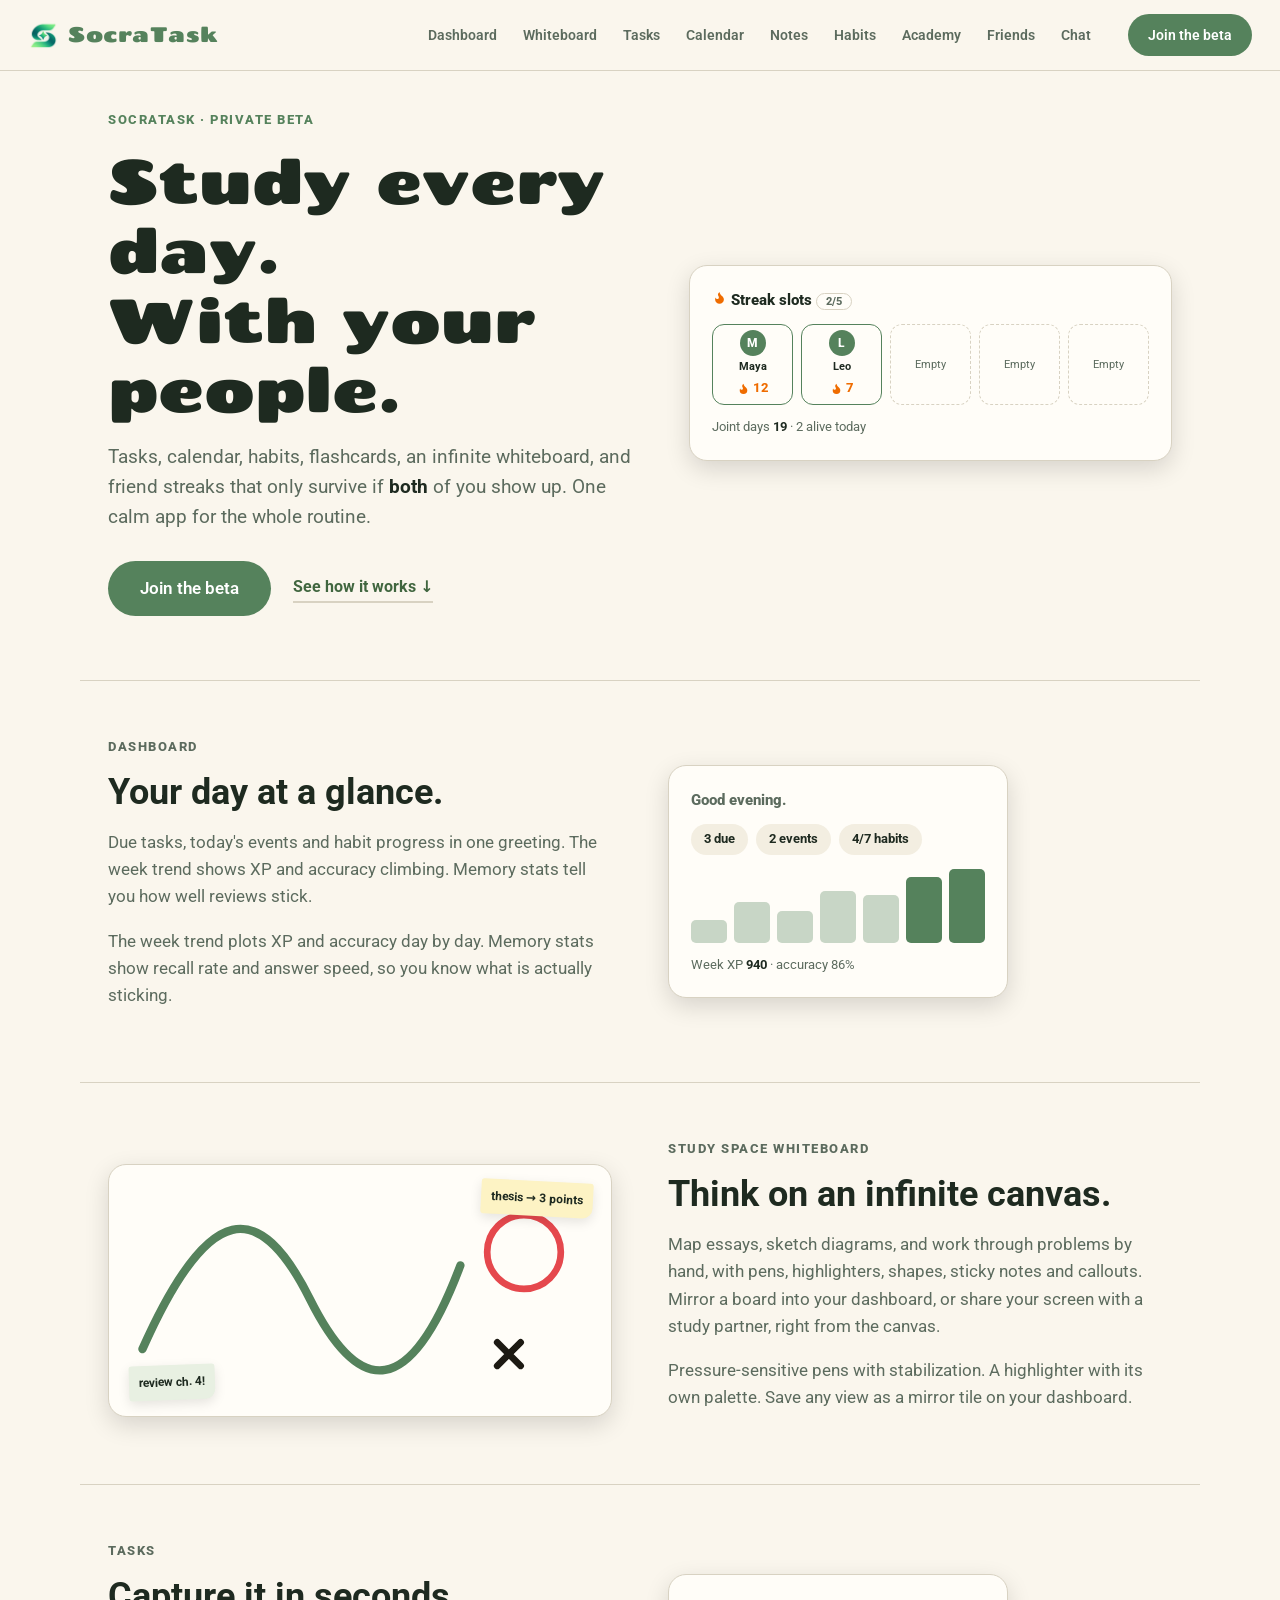
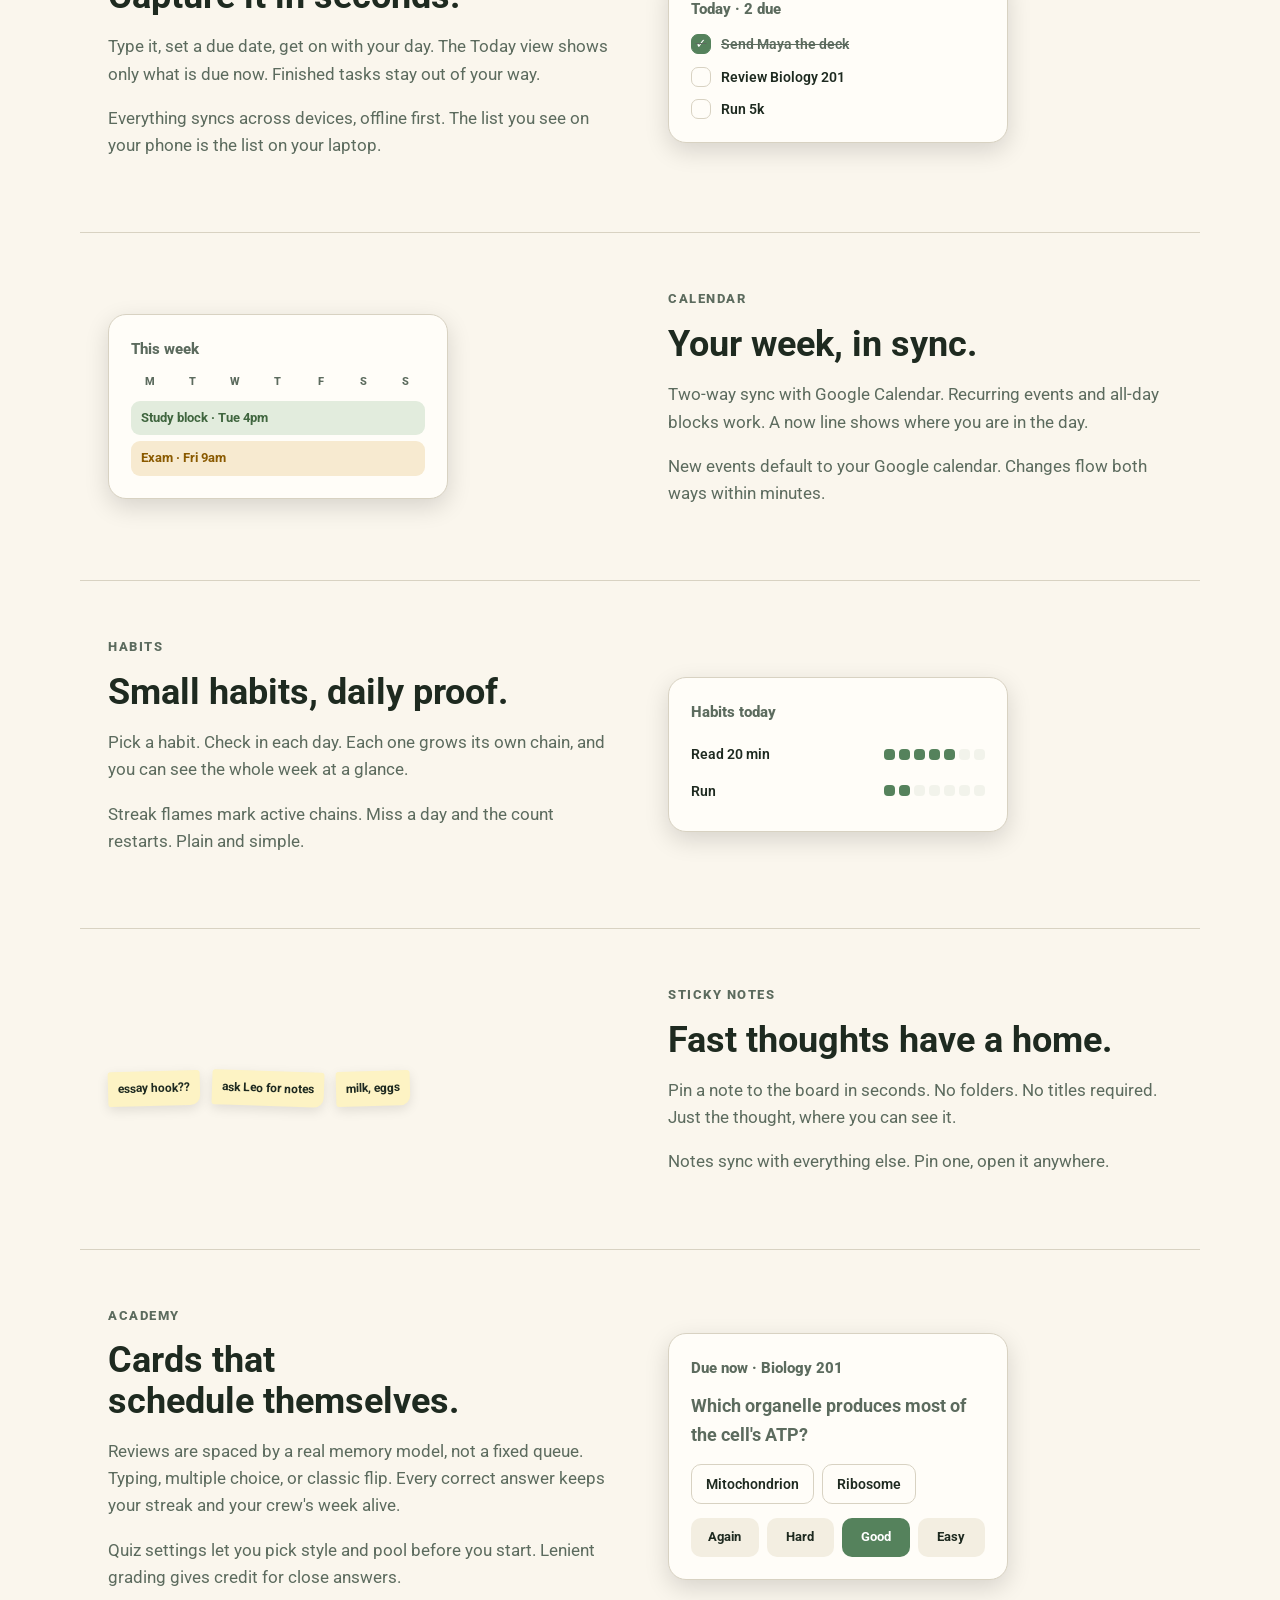
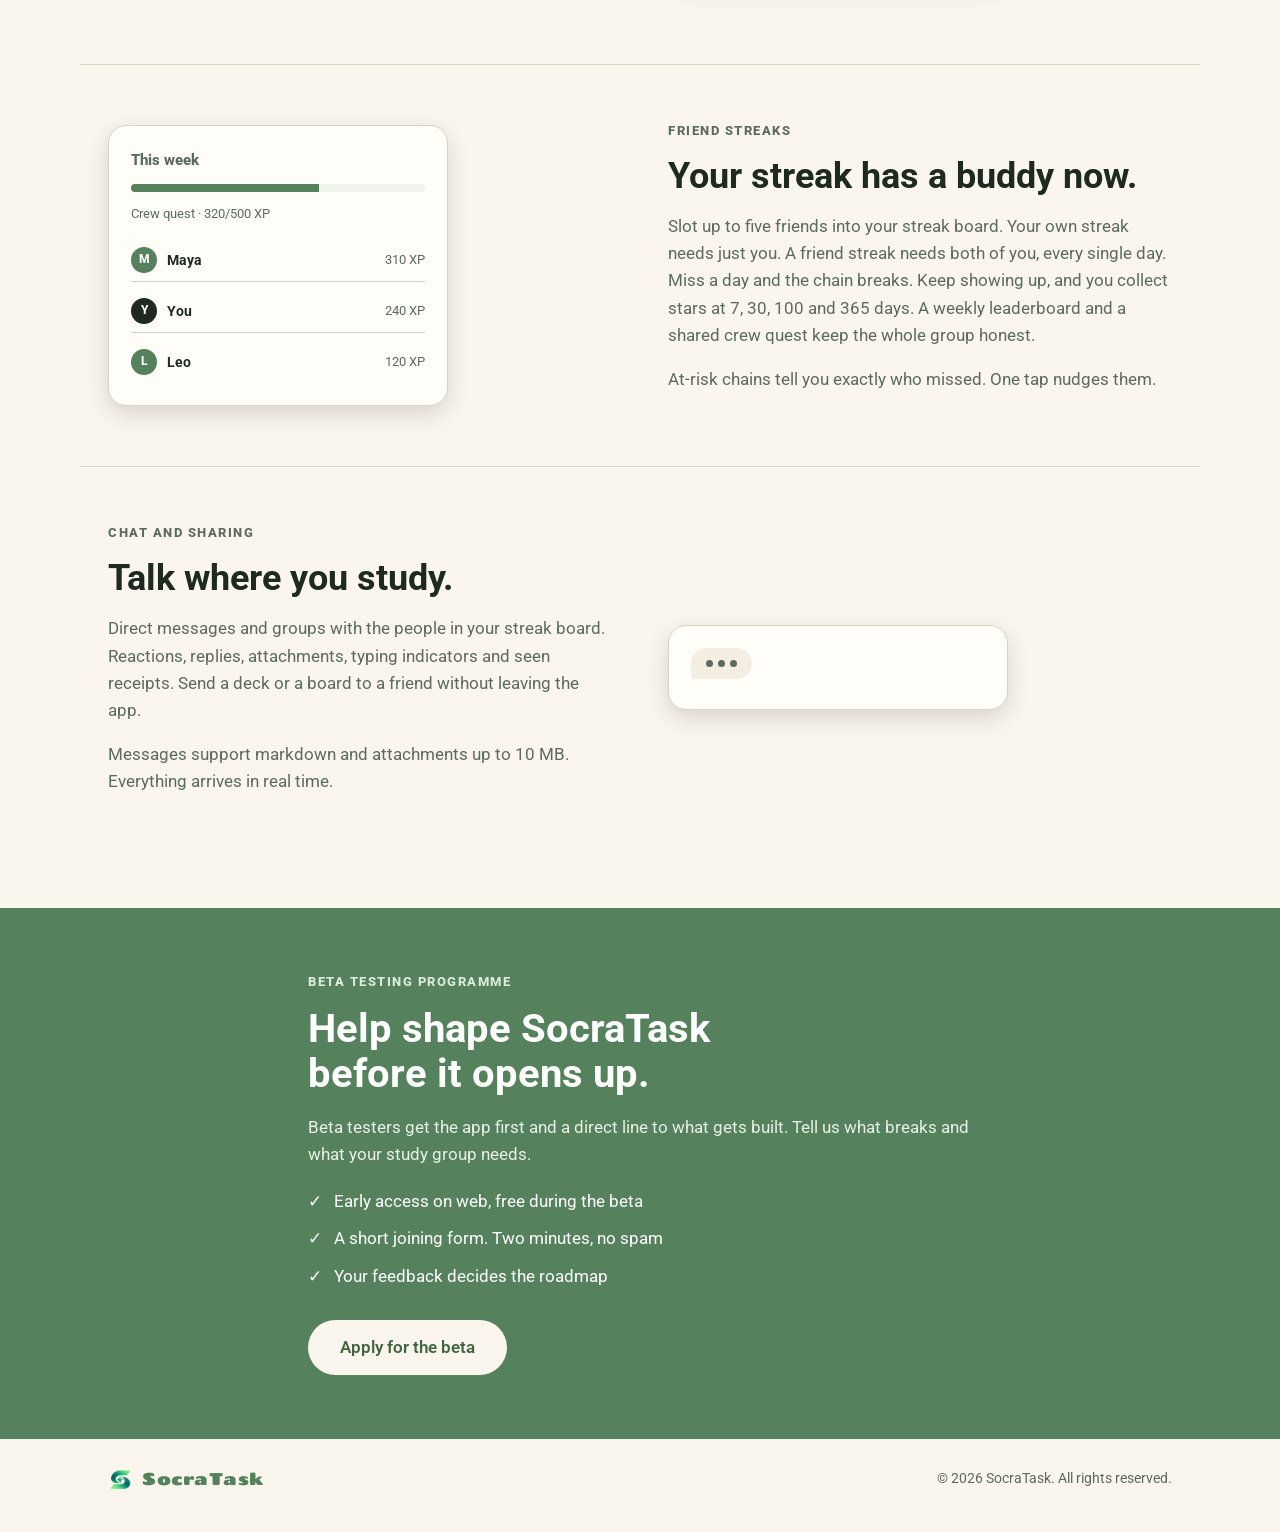
==== commit e6cebf92: "landing: exact app tokens, kept pill links with active highlight, center scroll, deeper copy" ====
--- a/index.html
+++ b/index.html
@@ -8,7 +8,7 @@
   <link rel="icon" href="assets/logo.png" />
   <link rel="preconnect" href="https://fonts.googleapis.com" />
   <link rel="preconnect" href="https://fonts.gstatic.com" crossorigin />
-  <link href="https://fonts.googleapis.com/css2?family=Chango&display=swap" rel="stylesheet" />
+  <link href="https://fonts.googleapis.com/css2?family=Chango&family=Roboto:wght@400;700;800&display=swap" rel="stylesheet" />
   <link rel="stylesheet" href="styles.css" />
 </head>
 <body>
@@ -73,6 +73,9 @@
           The week trend shows XP and accuracy climbing. Memory stats
           tell you how well reviews stick.
         </p>
+        <p>
+          The week trend plots XP and accuracy day by day. Memory stats show recall rate and answer speed, so you know what is actually sticking.
+        </p>
       </div>
       <div class="fmock" aria-hidden="true">
         <div class="mockcard narrow">
@@ -95,6 +98,9 @@
           with pens, highlighters, shapes, sticky notes and callouts.
           Mirror a board into your dashboard, or share your screen with
           a study partner, right from the canvas.
+        </p>
+        <p>
+          Pressure-sensitive pens with stabilization. A highlighter with its own palette. Save any view as a mirror tile on your dashboard.
         </p>
       </div>
       <div class="fmock" aria-hidden="true">
@@ -118,6 +124,9 @@
           Type it, set a due date, get on with your day. The Today view
           shows only what is due now. Finished tasks stay out of your way.
         </p>
+        <p>
+          Everything syncs across devices, offline first. The list you see on your phone is the list on your laptop.
+        </p>
       </div>
       <div class="fmock" aria-hidden="true">
         <div class="mockcard narrow">
@@ -138,6 +147,9 @@
         <p>
           Two-way sync with Google Calendar. Recurring events and all-day
           blocks work. A now line shows where you are in the day.
+        </p>
+        <p>
+          New events default to your Google calendar. Changes flow both ways within minutes.
         </p>
       </div>
       <div class="fmock" aria-hidden="true">
@@ -162,6 +174,9 @@
           Pick a habit. Check in each day. Each one grows its own chain,
           and you can see the whole week at a glance.
         </p>
+        <p>
+          Streak flames mark active chains. Miss a day and the count restarts. Plain and simple.
+        </p>
       </div>
       <div class="fmock" aria-hidden="true">
         <div class="mockcard narrow">
@@ -179,6 +194,9 @@
         <p>
           Pin a note to the board in seconds. No folders. No titles required.
           Just the thought, where you can see it.
+        </p>
+        <p>
+          Notes sync with everything else. Pin one, open it anywhere.
         </p>
       </div>
       <div class="fmock" aria-hidden="true">
@@ -198,6 +216,9 @@
           Reviews are spaced by a real memory model, not a fixed queue.
           Typing, multiple choice, or classic flip. Every correct answer
           keeps your streak and your crew's week alive.
+        </p>
+        <p>
+          Quiz settings let you pick style and pool before you start. Lenient grading gives credit for close answers.
         </p>
       </div>
       <div class="fmock" aria-hidden="true">
@@ -219,6 +240,9 @@
           just you. A friend streak needs both of you, every single day.
           Miss a day and the chain breaks. Keep showing up, and you collect
           stars at 7, 30, 100 and 365 days. A weekly leaderboard and a shared crew quest keep the whole group honest.
+        </p>
+        <p>
+          At-risk chains tell you exactly who missed. One tap nudges them.
         </p>
       </div>
       <div class="fmock" aria-hidden="true">
@@ -244,6 +268,9 @@
           Reactions, replies, attachments, typing indicators and seen receipts.
           Send a deck or a board to a friend without leaving the app.
         </p>
+        <p>
+          Messages support markdown and attachments up to 10 MB. Everything arrives in real time.
+        </p>
       </div>
       <div class="fmock" aria-hidden="true">
         <div class="mockcard narrow chat" id="chatdemo">
--- a/styles.css
+++ b/styles.css
@@ -1,16 +1,29 @@
-/* SocraTask landing — same tokens as the app. No frameworks, no gradients,
-   no purple, no glass. Cream paper, ink text, one eco accent. */
+/* SocraTask landing — tokens copied exactly from web/src/lib/theme.css.
+   Component values (cards, slots, bubbles, pills) mirror the app routes. */
 
 :root {
   --paper: #faf6ed;
-  --surface: #fffdf7;
-  --ink: #1d1a13;
-  --ink-soft: #6f675a;
+  --surface: #fffdf8;
+  --surface-low: #f3eee1;
+  --ink: #1e2a20;
+  --ink-soft: #5c6b5e;
   --eco: #55825c;
   --eco-deep: #40663f;
-  --line: #e4dcc9;
+  --eco-ink: #3f6b45;
+  --line: #d8d2c2;
+  --row-tint: rgba(85, 130, 92, 0.12);
+  --row-hover: rgba(85, 130, 92, 0.08);
   --flame: #ef6c00;
+  --danger: #e5484d;
+  --warn: #d9932a;
   --radius: 18px;
+  --radius-md: 16px;
+  --radius-pill: 999px;
+  --shadow-1: 0 1px 2px rgba(0, 0, 0, 0.08);
+  --shadow-2: 0 4px 12px rgba(0, 0, 0, 0.1);
+  --shadow-3: 0 8px 24px rgba(0, 0, 0, 0.14);
+  --ease: cubic-bezier(0.2, 0.8, 0.2, 1);
+  --font: 'Roboto', 'Inter', 'Noto Sans', system-ui, sans-serif;
 }
 
 * { box-sizing: border-box; }
@@ -21,7 +34,7 @@
   margin: 0;
   background: var(--paper);
   color: var(--ink);
-  font-family: -apple-system, BlinkMacSystemFont, "Segoe UI", Roboto, sans-serif;
+  font-family: var(--font);
   font-size: 17px;
   line-height: 1.6;
   padding-top: 66px;
@@ -51,15 +64,15 @@
   left: 50%;
   right: auto;
   transform: translateX(-50%);
-  width: min(680px, calc(100% - 32px));
+  width: min(920px, calc(100% - 32px));
   padding: 8px 10px 8px 18px;
   background: var(--surface);
   border: 1px solid var(--line);
-  border-radius: 999px;
-  box-shadow: 0 14px 34px rgba(64, 70, 50, 0.16);
-}
-
-.topbar nav { display: flex; gap: 20px; }
+  border-radius: var(--radius-pill);
+  box-shadow: var(--shadow-3);
+}
+
+.topbar nav { display: flex; gap: 4px; align-items: center; }
 
 .topbar nav a {
   color: var(--ink-soft);
@@ -67,23 +80,24 @@
   font-size: 14px;
   font-weight: 600;
   white-space: nowrap;
+  border-radius: var(--radius-pill);
+  padding: 5px 11px;
 }
 
 .topbar nav a:hover { color: var(--ink); }
 
+.topbar nav a.on { background: var(--eco); color: #fff; }
+
 .topbar.scrolled nav {
-  opacity: 0;
-  max-width: 0;
-  gap: 0;
-  overflow: hidden;
-  pointer-events: none;
-}
-
-.topbar nav {
-  max-width: 640px;
-  overflow: hidden;
-  transition: opacity 0.3s ease, max-width 0.35s ease;
-}
+  flex: 1;
+  min-width: 0;
+  overflow-x: auto;
+  scrollbar-width: none;
+}
+
+.topbar.scrolled nav::-webkit-scrollbar { display: none; }
+
+.topbar.scrolled nav a { font-size: 13px; flex-shrink: 0; }
 
 .topbar.scrolled .btn { padding: 9px 20px; font-size: 14px; }
 
@@ -113,11 +127,11 @@
   white-space: nowrap;
   background: var(--eco);
   color: #fff;
-  font-weight: 700;
-  font-size: 15px;
+  font-weight: 600;
+  font-size: 14px;
   text-decoration: none;
-  border-radius: 999px;
-  padding: 11px 24px;
+  border-radius: var(--radius-pill);
+  padding: 10px 20px;
 }
 
 .btn:hover { background: var(--eco-deep); }
@@ -187,7 +201,7 @@
   border: 1px solid var(--line);
   border-radius: var(--radius);
   padding: 22px;
-  box-shadow: 0 18px 44px rgba(64, 70, 50, 0.12);
+  box-shadow: var(--shadow-3);
 }
 
 .mockhead { font-weight: 800; font-size: 15px; margin: 0 0 12px; }
@@ -275,7 +289,7 @@
 .questbar {
   height: 8px;
   border-radius: 999px;
-  background: #eee7d3;
+  background: var(--row-hover);
   overflow: hidden;
   margin: 4px 0 6px;
 }
@@ -290,7 +304,10 @@
   gap: 10px;
   font-weight: 700;
   font-size: 14px;
-}
+  padding: 8px 0;
+  border-bottom: 1px solid var(--line);
+}
+.board li:last-child { border-bottom: none; }
 
 .board .xp { margin-left: auto; font-weight: 400; color: var(--ink-soft); font-size: 13px; }
 
@@ -312,7 +329,7 @@
   text-align: center;
   font-size: 13px;
   font-weight: 700;
-  background: #f1ebdb;
+  background: var(--surface-low);
   border-radius: 10px;
   padding: 9px 4px;
 }
@@ -330,7 +347,7 @@
   background: #fdf3c4;
   border-radius: 3px 3px 10px 3px;
   padding: 8px 10px;
-  box-shadow: 0 6px 16px rgba(64, 70, 50, 0.16);
+  box-shadow: var(--shadow-2);
   max-width: 130px;
 }
 
@@ -347,7 +364,7 @@
   margin: 0 0 8px;
 }
 
-.chat .them { background: #f1ebdb; border-radius: 16px 16px 16px 4px; }
+.chat .them { background: var(--surface-low); border-radius: 16px 16px 16px 4px; }
 
 .chat .me {
   background: var(--eco);
@@ -363,7 +380,7 @@
 .pills span {
   font-size: 13px;
   font-weight: 700;
-  background: #f1ebdb;
+  background: var(--surface-low);
   border-radius: 999px;
   padding: 5px 13px;
 }
@@ -419,7 +436,7 @@
 
 .dots { display: flex; gap: 4px; }
 
-.dots i { width: 11px; height: 11px; border-radius: 4px; background: #eee7d3; }
+.dots i { width: 11px; height: 11px; border-radius: 4px; background: var(--row-hover); }
 
 .dots i.on { background: var(--eco); }
 
@@ -447,7 +464,7 @@
 
 .typingbubble {
   display: inline-flex; align-items: center; gap: 5px;
-  background: #f1ebdb; border-radius: 16px 16px 16px 4px; padding: 12px 15px;
+  background: var(--surface-low); border-radius: 16px 16px 16px 4px; padding: 12px 15px;
 }
 
 .typingbubble span {
@@ -472,7 +489,7 @@
   50% { transform: scale(1.12); opacity: 0.85; }
 }
 
-.questbar span { width: 0; transition: width 1.2s ease; }
+.questbar span { width: 0; transition: width 1.2s var(--ease); }
 
 .opts span { cursor: pointer; }
 
@@ -528,7 +545,7 @@
 
 /* ---------- scroll reveal (subtle, off with reduced motion) ---------- */
 
-.reveal { opacity: 0; transform: translateY(14px); transition: opacity 0.5s ease, transform 0.5s ease; }
+.reveal { opacity: 0; transform: translateY(14px); transition: opacity 0.5s var(--ease), transform 0.5s var(--ease); }
 
 .reveal.in { opacity: 1; transform: none; }
 
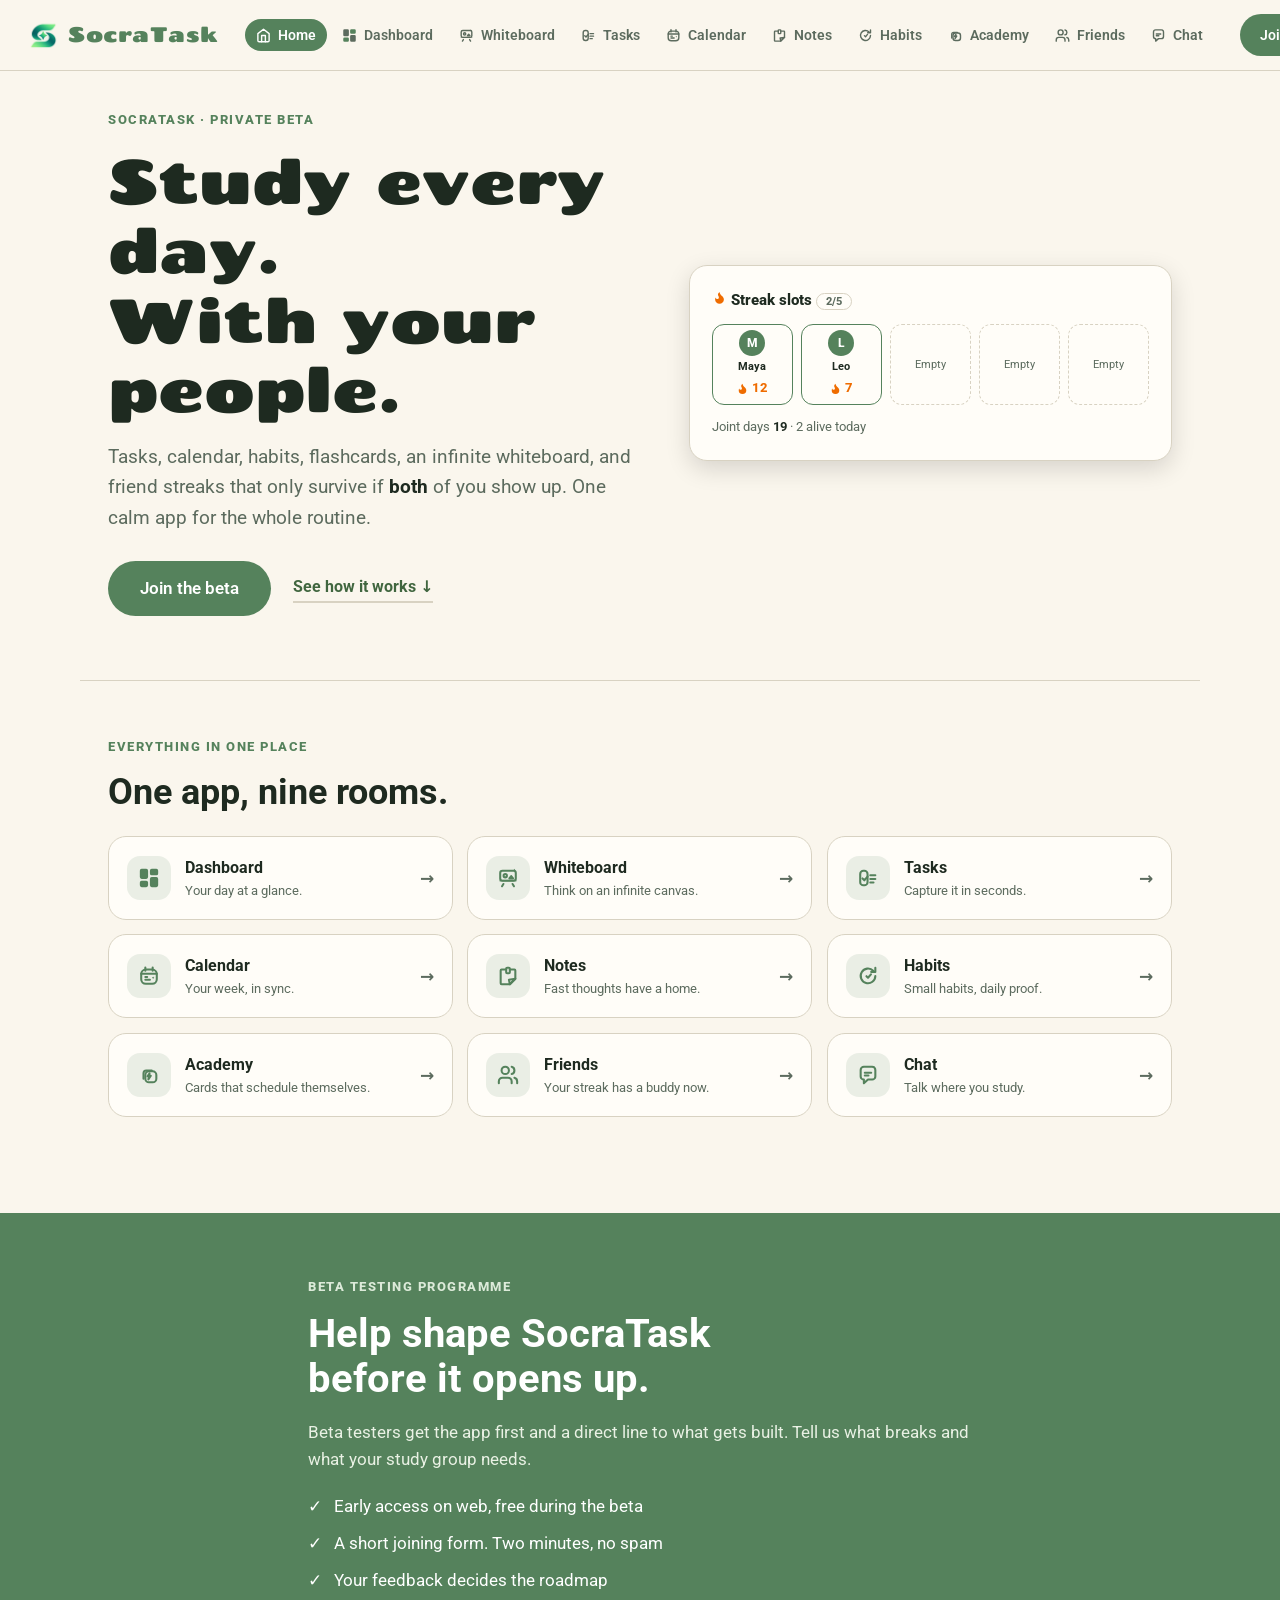
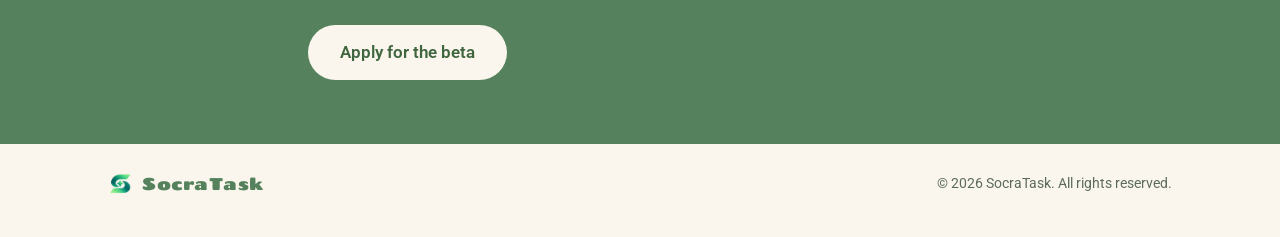
==== commit c2066f51: "landing: multi-page clean URLs, icon nav with active pill, sky-drop stagger" ====
--- a/index.html
+++ b/index.html
@@ -13,20 +13,27 @@
 </head>
 <body>
   <header class="topbar">
-    <a class="brand" href="#top" aria-label="SocraTask home">
+    <a class="brand" href="/" aria-label="SocraTask home">
       <img src="assets/logo.png" alt="" width="30" height="30" />
       <strong class="wordmark">SocraTask</strong>
     </a>
     <nav>
-      <a href="#dashboard">Dashboard</a>
-      <a href="#space">Whiteboard</a>
-      <a href="#tasks">Tasks</a>
-      <a href="#calendar">Calendar</a>
-      <a href="#notes">Notes</a>
-      <a href="#habits">Habits</a>
-      <a href="#academy">Academy</a>
-      <a href="#friends">Friends</a>
-      <a href="#chat">Chat</a>
+      <a href="/"><svg class="nico" viewBox="0 0 24 24" fill="none" stroke="currentColor" stroke-width="2.25" stroke-linecap="round" stroke-linejoin="round" aria-hidden="true"><path d="m3 9 9-7 9 7v11a2 2 0 0 1-2 2H5a2 2 0 0 1-2-2z" /><path d="M9 22V12h6v10" /></svg><span>Home</span></a>
+      <a href="/dashboard"><svg class="nico" viewBox="0 0 24 24" fill="none" stroke="currentColor" stroke-width="2.25" stroke-linecap="round" stroke-linejoin="round" aria-hidden="true"><path d="M22 4v3a2 2 0 0 1-2 2h-5a2 2 0 0 1-2-2V4a2 2 0 0 1 2-2h5a2 2 0 0 1 2 2zM9 15H4a2 2 0 0 0-2 2v3a2 2 0 0 0 2 2h5a2 2 0 0 0 2-2v-3a2 2 0 0 0-2-2z" fill="#55825C" stroke="none" /><path d="M11 4v7a2 2 0 0 1-2 2H4a2 2 0 0 1-2-2V4a2 2 0 0 1 2-2h5a2 2 0 0 1 2 2zm9 7h-5a2 2 0 0 0-2 2v7a2 2 0 0 0 2 2h5a2 2 0 0 0 2-2v-7a2 2 0 0 0-2-2z" fill="currentColor" stroke="none" /></svg><span>Dashboard</span></a>
+      <a href="/whiteboard"><svg class="nico" viewBox="0 0 24 24" fill="none" stroke="currentColor" stroke-width="2.25" stroke-linecap="round" stroke-linejoin="round" aria-hidden="true"><rect x="3.5" y="4" width="17" height="11" rx="2.5" /><path d="M7 18.5 5.5 21M17 18.5l1.5 2.5" /><path d="M3.5 15h17" opacity="0.45" /><circle cx="9" cy="9.5" r="1.8" /><path d="m13.5 12.5 2-2.5 2 2.5z" />
+  <path d="M19 1.8c.2.9.8 1.5 1.7 1.7-.9.2-1.5.8-1.7 1.7-.2-.9-.8-1.5-1.7-1.7.9-.2 1.5-.8 1.7-1.7z" fill="currentColor" stroke="none" /></svg><span>Whiteboard</span></a>
+      <a href="/tasks"><svg class="nico" viewBox="0 0 24 24" fill="none" stroke="currentColor" stroke-width="2.25" stroke-linecap="round" stroke-linejoin="round" aria-hidden="true"><rect x="3.5" y="4" width="8" height="16" rx="3.5" /><path d="m6 12.5 2 2 3.5-4" /><path d="M14.5 9H20M14.5 13H20M14.5 17h3.5" /></svg><span>Tasks</span></a>
+      <a href="/calendar"><svg class="nico" viewBox="0 0 24 24" fill="none" stroke="currentColor" stroke-width="2.25" stroke-linecap="round" stroke-linejoin="round" aria-hidden="true"><rect x="3.5" y="5" width="17" height="15.5" rx="5" /><path d="M3.5 9.5h17" /><path d="M8 2.8v3.4M16 2.8v3.4" /><path d="M8 13h2M8 16h5" />
+  <path d="M16.5 12.6c.2.7.6 1.1 1.3 1.3-.7.2-1.1.6-1.3 1.3-.2-.7-.6-1.1-1.3-1.3.7-.2 1.1-.6 1.3-1.3z" fill="currentColor" stroke="none" /></svg><span>Calendar</span></a>
+      <a href="/notes"><svg class="nico" viewBox="0 0 24 24" fill="none" stroke="currentColor" stroke-width="2.25" stroke-linecap="round" stroke-linejoin="round" aria-hidden="true"><path d="M14 5h5a1 1 0 0 1 1 1v9l-6 6H5a1 1 0 0 1-1-1V6a1 1 0 0 1 1-1h5" /><path d="M20 15l-6 6-1-5zM14 8V4a1 1 0 0 0-1-1h-2a1 1 0 0 0-1 1v4a1 1 0 0 0 1 1h2a1 1 0 0 0 1-1z" /></svg><span>Notes</span></a>
+      <a href="/habits"><svg class="nico" viewBox="0 0 24 24" fill="none" stroke="currentColor" stroke-width="2.25" stroke-linecap="round" stroke-linejoin="round" aria-hidden="true"><path d="M20 12a8 8 0 1 1-2.3-5.7" /><path d="M20 3v4.5h-4.5" /><path d="m10.3 12.2 1.7 1.7 3.2-3.7" /></svg><span>Habits</span></a>
+      <a href="/academy"><svg class="nico" viewBox="0 0 24 24" fill="none" stroke="currentColor" stroke-width="2.25" stroke-linecap="round" stroke-linejoin="round" aria-hidden="true"><rect x="8" y="8" width="12" height="12" rx="4" /><path d="M6 16v-6a3 3 0 0 1 3-3h6" /><path d="M12.6 10.2 10.4 13.4h1.9l-1 3.4 2.7-4h-1.9z" /></svg><span>Academy</span></a>
+      <a href="/friends"><svg class="nico" viewBox="0 0 24 24" fill="none" stroke="currentColor" stroke-width="2.25" stroke-linecap="round" stroke-linejoin="round" aria-hidden="true">  <path d="M16 21v-2a4 4 0 0 0-4-4H6a4 4 0 0 0-4 4v2" />
+  <path d="M16 3.128a4 4 0 0 1 0 7.744" />
+  <path d="M22 21v-2a4 4 0 0 0-3-3.87" />
+  <circle cx="9" cy="7" r="4" /></svg><span>Friends</span></a>
+      <a href="/chat"><svg class="nico" viewBox="0 0 24 24" fill="none" stroke="currentColor" stroke-width="2.25" stroke-linecap="round" stroke-linejoin="round" aria-hidden="true"><path d="M4 6.5A3.5 3.5 0 0 1 7.5 3h9A3.5 3.5 0 0 1 20 6.5v7a3.5 3.5 0 0 1-3.5 3.5H12l-4.5 4v-4H7.5A3.5 3.5 0 0 1 4 13.5z" /><path d="M8.5 9.5h7M8.5 12.5h4" />
+  <path d="M18.6 2.2c.2.7.6 1.1 1.3 1.3-.7.2-1.1.6-1.3 1.3-.2-.7-.6-1.1-1.3-1.3.7-.2 1.1-.6 1.3-1.3z" fill="currentColor" stroke="none" /></svg><span>Chat</span></a>
     </nav>
     <a class="btn" href="https://forms.gle/aXmjPg46gSRuJzB48" target="_blank" rel="noopener">Join the beta</a>
   </header>
@@ -43,7 +50,7 @@
         </p>
         <div class="ctas">
           <a class="btn big" href="https://forms.gle/aXmjPg46gSRuJzB48" target="_blank" rel="noopener">Join the beta</a>
-          <a class="ghostlink" href="#dashboard">See how it works ↓</a>
+          <a class="ghostlink" href="/dashboard">See how it works ↓</a>
         </div>
       </div>
       <div class="heromock" aria-hidden="true">
@@ -60,223 +67,25 @@
         </div>
       </div>
     </section>
-
-
-
-
-    <section class="feature" id="dashboard">
-      <div class="fcopy">
-        <p class="kicker">Dashboard</p>
-        <h2>Your day at a glance.</h2>
-        <p>
-          Due tasks, today's events and habit progress in one greeting.
-          The week trend shows XP and accuracy climbing. Memory stats
-          tell you how well reviews stick.
-        </p>
-        <p>
-          The week trend plots XP and accuracy day by day. Memory stats show recall rate and answer speed, so you know what is actually sticking.
-        </p>
-      </div>
-      <div class="fmock" aria-hidden="true">
-        <div class="mockcard narrow">
-          <p class="mockhead">Good evening.</p>
-          <div class="pills"><span>3 due</span><span>2 events</span><span>4/7 habits</span></div>
-          <div class="trend">
-            <i style="height: 30%"></i><i style="height: 55%"></i><i style="height: 42%"></i><i style="height: 70%"></i><i style="height: 64%"></i><i style="height: 88%"></i><i style="height: 100%"></i>
-          </div>
-          <p class="mockfoot">Week XP <strong data-count="940">0</strong> · accuracy 86%</p>
-        </div>
-      </div>
-    </section>
-
-    <section class="feature flip" id="space">
-      <div class="fcopy">
-        <p class="kicker">Study Space whiteboard</p>
-        <h2>Think on an infinite canvas.</h2>
-        <p>
-          Map essays, sketch diagrams, and work through problems by hand,
-          with pens, highlighters, shapes, sticky notes and callouts.
-          Mirror a board into your dashboard, or share your screen with
-          a study partner, right from the canvas.
-        </p>
-        <p>
-          Pressure-sensitive pens with stabilization. A highlighter with its own palette. Save any view as a mirror tile on your dashboard.
-        </p>
-      </div>
-      <div class="fmock" aria-hidden="true">
-        <div class="mockcard board">
-          <svg class="stroke" viewBox="0 0 300 150" aria-hidden="true">
-            <path d="M20 110 C 60 20, 90 20, 120 80 S 180 140, 210 60" fill="none" stroke="#55825c" stroke-width="5" stroke-linecap="round" />
-            <circle cx="248" cy="52" r="22" fill="none" stroke="#e5484d" stroke-width="4" />
-            <path d="M232 120 l14 -14 M246 120 l-14 -14" stroke="#1d1a13" stroke-width="4" stroke-linecap="round" />
-          </svg>
-          <span class="sticky s1">thesis → 3 points</span>
-          <span class="sticky s2">review ch. 4!</span>
-        </div>
-      </div>
-    </section>
-
-    <section class="feature" id="tasks">
-      <div class="fcopy">
-        <p class="kicker">Tasks</p>
-        <h2>Capture it in seconds.</h2>
-        <p>
-          Type it, set a due date, get on with your day. The Today view
-          shows only what is due now. Finished tasks stay out of your way.
-        </p>
-        <p>
-          Everything syncs across devices, offline first. The list you see on your phone is the list on your laptop.
-        </p>
-      </div>
-      <div class="fmock" aria-hidden="true">
-        <div class="mockcard narrow">
-          <p class="mockhead">Today · 2 due</p>
-          <ul class="todos">
-            <li class="done"><span class="tick">✓</span> Send Maya the deck</li>
-            <li><span class="tick"></span> Review Biology 201</li>
-            <li><span class="tick"></span> Run 5k</li>
-          </ul>
-        </div>
-      </div>
-    </section>
-
-    <section class="feature flip" id="calendar">
-      <div class="fcopy">
-        <p class="kicker">Calendar</p>
-        <h2>Your week, in sync.</h2>
-        <p>
-          Two-way sync with Google Calendar. Recurring events and all-day
-          blocks work. A now line shows where you are in the day.
-        </p>
-        <p>
-          New events default to your Google calendar. Changes flow both ways within minutes.
-        </p>
-      </div>
-      <div class="fmock" aria-hidden="true">
-        <div class="mockcard narrow">
-          <p class="mockhead">This week</p>
-          <div class="calweek">
-            <span>M</span><span>T</span><span>W</span><span>T</span><span>F</span><span>S</span><span>S</span>
-          </div>
-          <div class="evs">
-            <span class="ev green">Study block · Tue 4pm</span>
-            <span class="ev amber">Exam · Fri 9am</span>
-          </div>
-        </div>
-      </div>
-    </section>
-
-    <section class="feature" id="habits">
-      <div class="fcopy">
-        <p class="kicker">Habits</p>
-        <h2>Small habits, daily proof.</h2>
-        <p>
-          Pick a habit. Check in each day. Each one grows its own chain,
-          and you can see the whole week at a glance.
-        </p>
-        <p>
-          Streak flames mark active chains. Miss a day and the count restarts. Plain and simple.
-        </p>
-      </div>
-      <div class="fmock" aria-hidden="true">
-        <div class="mockcard narrow">
-          <p class="mockhead">Habits today</p>
-          <div class="habit"><span>Read 20 min</span><span class="dots"><i class="on"></i><i class="on"></i><i class="on"></i><i class="on"></i><i class="on"></i><i></i><i></i></span></div>
-          <div class="habit"><span>Run</span><span class="dots"><i class="on"></i><i class="on"></i><i></i><i></i><i></i><i></i><i></i></span></div>
-        </div>
-      </div>
-    </section>
-
-    <section class="feature flip" id="notes">
-      <div class="fcopy">
-        <p class="kicker">Sticky notes</p>
-        <h2>Fast thoughts have a home.</h2>
-        <p>
-          Pin a note to the board in seconds. No folders. No titles required.
-          Just the thought, where you can see it.
-        </p>
-        <p>
-          Notes sync with everything else. Pin one, open it anywhere.
-        </p>
-      </div>
-      <div class="fmock" aria-hidden="true">
-        <div class="notegrid">
-          <span class="sticky static">essay hook??</span>
-          <span class="sticky static green">ask Leo for notes</span>
-          <span class="sticky static">milk, eggs</span>
-        </div>
-      </div>
-    </section>
-
-    <section class="feature" id="academy">
-      <div class="fcopy">
-        <p class="kicker">Academy</p>
-        <h2>Cards that schedule themselves.</h2>
-        <p>
-          Reviews are spaced by a real memory model, not a fixed queue.
-          Typing, multiple choice, or classic flip. Every correct answer
-          keeps your streak and your crew's week alive.
-        </p>
-        <p>
-          Quiz settings let you pick style and pool before you start. Lenient grading gives credit for close answers.
-        </p>
-      </div>
-      <div class="fmock" aria-hidden="true">
-        <div class="mockcard narrow flash">
-          <p class="mockhead">Due now · Biology 201</p>
-          <p class="cardq">Which organelle produces most of the cell's ATP?</p>
-          <div class="opts"><span>Mitochondrion</span><span>Ribosome</span></div>
-          <div class="grade"><span>Again</span><span>Hard</span><span class="good">Good</span><span>Easy</span></div>
-        </div>
-      </div>
-    </section>
-
-    <section class="feature flip" id="friends">
-      <div class="fcopy">
-        <p class="kicker">Friend streaks</p>
-        <h2>Your streak has a buddy now.</h2>
-        <p>
-          Slot up to five friends into your streak board. Your own streak needs
-          just you. A friend streak needs both of you, every single day.
-          Miss a day and the chain breaks. Keep showing up, and you collect
-          stars at 7, 30, 100 and 365 days. A weekly leaderboard and a shared crew quest keep the whole group honest.
-        </p>
-        <p>
-          At-risk chains tell you exactly who missed. One tap nudges them.
-        </p>
-      </div>
-      <div class="fmock" aria-hidden="true">
-        <div class="mockcard narrow">
-          <p class="mockhead">This week</p>
-          <div class="questbar"><span data-w="64"></span></div>
-          <p class="mockfoot">Crew quest · <span data-count="320">0</span>/500 XP</p>
-          <ul class="board">
-            <li><span class="ava">M</span> Maya <span class="xp">310 XP</span></li>
-            <li><span class="ava you">Y</span> You <span class="xp">240 XP</span></li>
-            <li><span class="ava">L</span> Leo <span class="xp">120 XP</span></li>
-          </ul>
-        </div>
-      </div>
-    </section>
-
-    <section class="feature" id="chat">
-      <div class="fcopy">
-        <p class="kicker">Chat and sharing</p>
-        <h2>Talk where you study.</h2>
-        <p>
-          Direct messages and groups with the people in your streak board.
-          Reactions, replies, attachments, typing indicators and seen receipts.
-          Send a deck or a board to a friend without leaving the app.
-        </p>
-        <p>
-          Messages support markdown and attachments up to 10 MB. Everything arrives in real time.
-        </p>
-      </div>
-      <div class="fmock" aria-hidden="true">
-        <div class="mockcard narrow chat" id="chatdemo">
-          <div class="chatlog"></div>
-          <div class="typingbubble chattyping"><span></span><span></span><span></span></div>
-        </div>
+    <section class="indexsec" id="index">
+      <p class="kicker">Everything in one place</p>
+      <h2>One app, nine rooms.</h2>
+      <div class="indexgrid">
+        <a class="indexcard" href="/dashboard"><span class="itile"><svg class="nico" viewBox="0 0 24 24" fill="none" stroke="currentColor" stroke-width="2.25" stroke-linecap="round" stroke-linejoin="round" aria-hidden="true"><path d="M22 4v3a2 2 0 0 1-2 2h-5a2 2 0 0 1-2-2V4a2 2 0 0 1 2-2h5a2 2 0 0 1 2 2zM9 15H4a2 2 0 0 0-2 2v3a2 2 0 0 0 2 2h5a2 2 0 0 0 2-2v-3a2 2 0 0 0-2-2z" fill="#55825C" stroke="none" /><path d="M11 4v7a2 2 0 0 1-2 2H4a2 2 0 0 1-2-2V4a2 2 0 0 1 2-2h5a2 2 0 0 1 2 2zm9 7h-5a2 2 0 0 0-2 2v7a2 2 0 0 0 2 2h5a2 2 0 0 0 2-2v-7a2 2 0 0 0-2-2z" fill="currentColor" stroke="none" /></svg></span><span class="itxt"><strong>Dashboard</strong><small>Your day at a glance.</small></span><span class="go">→</span></a>
+        <a class="indexcard" href="/whiteboard"><span class="itile"><svg class="nico" viewBox="0 0 24 24" fill="none" stroke="currentColor" stroke-width="2.25" stroke-linecap="round" stroke-linejoin="round" aria-hidden="true"><rect x="3.5" y="4" width="17" height="11" rx="2.5" /><path d="M7 18.5 5.5 21M17 18.5l1.5 2.5" /><path d="M3.5 15h17" opacity="0.45" /><circle cx="9" cy="9.5" r="1.8" /><path d="m13.5 12.5 2-2.5 2 2.5z" />
+  <path d="M19 1.8c.2.9.8 1.5 1.7 1.7-.9.2-1.5.8-1.7 1.7-.2-.9-.8-1.5-1.7-1.7.9-.2 1.5-.8 1.7-1.7z" fill="currentColor" stroke="none" /></svg></span><span class="itxt"><strong>Whiteboard</strong><small>Think on an infinite canvas.</small></span><span class="go">→</span></a>
+        <a class="indexcard" href="/tasks"><span class="itile"><svg class="nico" viewBox="0 0 24 24" fill="none" stroke="currentColor" stroke-width="2.25" stroke-linecap="round" stroke-linejoin="round" aria-hidden="true"><rect x="3.5" y="4" width="8" height="16" rx="3.5" /><path d="m6 12.5 2 2 3.5-4" /><path d="M14.5 9H20M14.5 13H20M14.5 17h3.5" /></svg></span><span class="itxt"><strong>Tasks</strong><small>Capture it in seconds.</small></span><span class="go">→</span></a>
+        <a class="indexcard" href="/calendar"><span class="itile"><svg class="nico" viewBox="0 0 24 24" fill="none" stroke="currentColor" stroke-width="2.25" stroke-linecap="round" stroke-linejoin="round" aria-hidden="true"><rect x="3.5" y="5" width="17" height="15.5" rx="5" /><path d="M3.5 9.5h17" /><path d="M8 2.8v3.4M16 2.8v3.4" /><path d="M8 13h2M8 16h5" />
+  <path d="M16.5 12.6c.2.7.6 1.1 1.3 1.3-.7.2-1.1.6-1.3 1.3-.2-.7-.6-1.1-1.3-1.3.7-.2 1.1-.6 1.3-1.3z" fill="currentColor" stroke="none" /></svg></span><span class="itxt"><strong>Calendar</strong><small>Your week, in sync.</small></span><span class="go">→</span></a>
+        <a class="indexcard" href="/notes"><span class="itile"><svg class="nico" viewBox="0 0 24 24" fill="none" stroke="currentColor" stroke-width="2.25" stroke-linecap="round" stroke-linejoin="round" aria-hidden="true"><path d="M14 5h5a1 1 0 0 1 1 1v9l-6 6H5a1 1 0 0 1-1-1V6a1 1 0 0 1 1-1h5" /><path d="M20 15l-6 6-1-5zM14 8V4a1 1 0 0 0-1-1h-2a1 1 0 0 0-1 1v4a1 1 0 0 0 1 1h2a1 1 0 0 0 1-1z" /></svg></span><span class="itxt"><strong>Notes</strong><small>Fast thoughts have a home.</small></span><span class="go">→</span></a>
+        <a class="indexcard" href="/habits"><span class="itile"><svg class="nico" viewBox="0 0 24 24" fill="none" stroke="currentColor" stroke-width="2.25" stroke-linecap="round" stroke-linejoin="round" aria-hidden="true"><path d="M20 12a8 8 0 1 1-2.3-5.7" /><path d="M20 3v4.5h-4.5" /><path d="m10.3 12.2 1.7 1.7 3.2-3.7" /></svg></span><span class="itxt"><strong>Habits</strong><small>Small habits, daily proof.</small></span><span class="go">→</span></a>
+        <a class="indexcard" href="/academy"><span class="itile"><svg class="nico" viewBox="0 0 24 24" fill="none" stroke="currentColor" stroke-width="2.25" stroke-linecap="round" stroke-linejoin="round" aria-hidden="true"><rect x="8" y="8" width="12" height="12" rx="4" /><path d="M6 16v-6a3 3 0 0 1 3-3h6" /><path d="M12.6 10.2 10.4 13.4h1.9l-1 3.4 2.7-4h-1.9z" /></svg></span><span class="itxt"><strong>Academy</strong><small>Cards that schedule themselves.</small></span><span class="go">→</span></a>
+        <a class="indexcard" href="/friends"><span class="itile"><svg class="nico" viewBox="0 0 24 24" fill="none" stroke="currentColor" stroke-width="2.25" stroke-linecap="round" stroke-linejoin="round" aria-hidden="true">  <path d="M16 21v-2a4 4 0 0 0-4-4H6a4 4 0 0 0-4 4v2" />
+  <path d="M16 3.128a4 4 0 0 1 0 7.744" />
+  <path d="M22 21v-2a4 4 0 0 0-3-3.87" />
+  <circle cx="9" cy="7" r="4" /></svg></span><span class="itxt"><strong>Friends</strong><small>Your streak has a buddy now.</small></span><span class="go">→</span></a>
+        <a class="indexcard" href="/chat"><span class="itile"><svg class="nico" viewBox="0 0 24 24" fill="none" stroke="currentColor" stroke-width="2.25" stroke-linecap="round" stroke-linejoin="round" aria-hidden="true"><path d="M4 6.5A3.5 3.5 0 0 1 7.5 3h9A3.5 3.5 0 0 1 20 6.5v7a3.5 3.5 0 0 1-3.5 3.5H12l-4.5 4v-4H7.5A3.5 3.5 0 0 1 4 13.5z" /><path d="M8.5 9.5h7M8.5 12.5h4" />
+  <path d="M18.6 2.2c.2.7.6 1.1 1.3 1.3-.7.2-1.1.6-1.3 1.3-.2-.7-.6-1.1-1.3-1.3.7-.2 1.1-.6 1.3-1.3z" fill="currentColor" stroke="none" /></svg></span><span class="itxt"><strong>Chat</strong><small>Talk where you study.</small></span><span class="go">→</span></a>
       </div>
     </section>
 
@@ -299,7 +108,7 @@
   </main>
 
   <footer>
-    <a class="brand" href="#top">
+    <a class="brand" href="/">
       <img src="assets/logo.png" alt="" width="24" height="24" />
       <strong class="wordmark small">SocraTask</strong>
     </a>
--- a/styles.css
+++ b/styles.css
@@ -64,12 +64,22 @@
   left: 50%;
   right: auto;
   transform: translateX(-50%);
-  width: min(920px, calc(100% - 32px));
-  padding: 8px 10px 8px 18px;
+  width: min(1020px, calc(100% - 32px));
+  padding: 8px 10px 8px 16px;
   background: var(--surface);
   border: 1px solid var(--line);
   border-radius: var(--radius-pill);
   box-shadow: var(--shadow-3);
+}
+
+.nico { width: 16px; height: 16px; flex-shrink: 0; }
+
+.topbar nav a .nico { width: 15px; height: 15px; }
+
+.topbar nav a {
+  display: inline-flex;
+  align-items: center;
+  gap: 7px;
 }
 
 .topbar nav { display: flex; gap: 4px; align-items: center; }
@@ -499,6 +509,94 @@
 
 .grade span.sel { outline: 2px solid var(--eco-deep); }
 
+/* ---------- home index grid ---------- */
+
+.indexsec { max-width: 1120px; margin: 0 auto; padding: 56px 28px; border-top: 1px solid var(--line); }
+
+.indexsec h2 { font-size: clamp(26px, 3vw, 36px); }
+
+.indexgrid { display: grid; grid-template-columns: repeat(3, minmax(0, 1fr)); gap: 14px; margin-top: 24px; }
+
+.indexcard {
+  display: flex;
+  align-items: center;
+  gap: 14px;
+  background: var(--surface);
+  border: 1px solid var(--line);
+  border-radius: var(--radius);
+  padding: 18px;
+  color: inherit;
+  text-decoration: none;
+  transition: transform 0.22s var(--ease), box-shadow 0.22s var(--ease);
+}
+
+.indexcard:hover { transform: translateY(-3px); box-shadow: var(--shadow-3); }
+
+.itile {
+  width: 44px;
+  height: 44px;
+  border-radius: 13px;
+  flex-shrink: 0;
+  background: var(--row-tint);
+  color: var(--eco);
+  display: inline-flex;
+  align-items: center;
+  justify-content: center;
+}
+
+.itile .nico { width: 22px; height: 22px; }
+
+.itxt { display: flex; flex-direction: column; min-width: 0; }
+
+.itxt strong { font-size: 16px; }
+
+.itxt small { color: var(--ink-soft); font-size: 13px; }
+
+.indexcard .go { margin-left: auto; color: var(--ink-soft); font-weight: 800; }
+
+/* ---------- feature pages: pager + compact cta ---------- */
+
+.feature.solo { padding-top: 44px; }
+
+.pager {
+  display: flex;
+  justify-content: space-between;
+  gap: 12px;
+  max-width: 1120px;
+  margin: 0 auto;
+  padding: 8px 28px 8px;
+}
+
+.pager a {
+  color: var(--eco-deep);
+  font-weight: 700;
+  font-size: 15px;
+  text-decoration: none;
+  border: 1px solid var(--line);
+  background: var(--surface);
+  border-radius: var(--radius-pill);
+  padding: 9px 20px;
+}
+
+.pager a:hover { border-color: var(--eco); }
+
+.minicta {
+  max-width: 1120px;
+  margin: 24px auto 0;
+  padding: 34px 28px 64px;
+  display: flex;
+  align-items: center;
+  gap: 22px;
+  flex-wrap: wrap;
+  border-top: 1px solid var(--line);
+}
+
+.minicta p { margin: 0; font-size: 17px; }
+
+@media (max-width: 860px) {
+  .indexgrid { grid-template-columns: 1fr; }
+}
+
 /* ---------- beta band (solid eco, no gradient) ---------- */
 
 .beta {
@@ -543,15 +641,25 @@
 
 footer p { margin: 0 0 0 auto; }
 
-/* ---------- scroll reveal (subtle, off with reduced motion) ---------- */
-
-.reveal { opacity: 0; transform: translateY(14px); transition: opacity 0.5s var(--ease), transform 0.5s var(--ease); }
-
-.reveal.in { opacity: 1; transform: none; }
+/* ---------- scroll choreography: elements drop in from above ---------- */
+
+.reveal.in { opacity: 1; }
+
+.drop {
+  opacity: 0;
+  transform: translateY(-46px);
+  transition:
+    opacity 0.55s var(--ease),
+    transform 0.62s cubic-bezier(0.2, 0.85, 0.3, 1.04);
+  will-change: opacity, transform;
+}
+
+.drop.in { opacity: 1; transform: none; }
 
 @media (prefers-reduced-motion: reduce) {
   html { scroll-behavior: auto; }
   .reveal { opacity: 1; transform: none; transition: none; }
+  .drop { opacity: 1; transform: none; transition: none; }
   .typingbubble span, .fl, .chatlog .bubble { animation: none; }
   .questbar span { transition: none; }
   .topbar, .topbar nav { transition: none; }
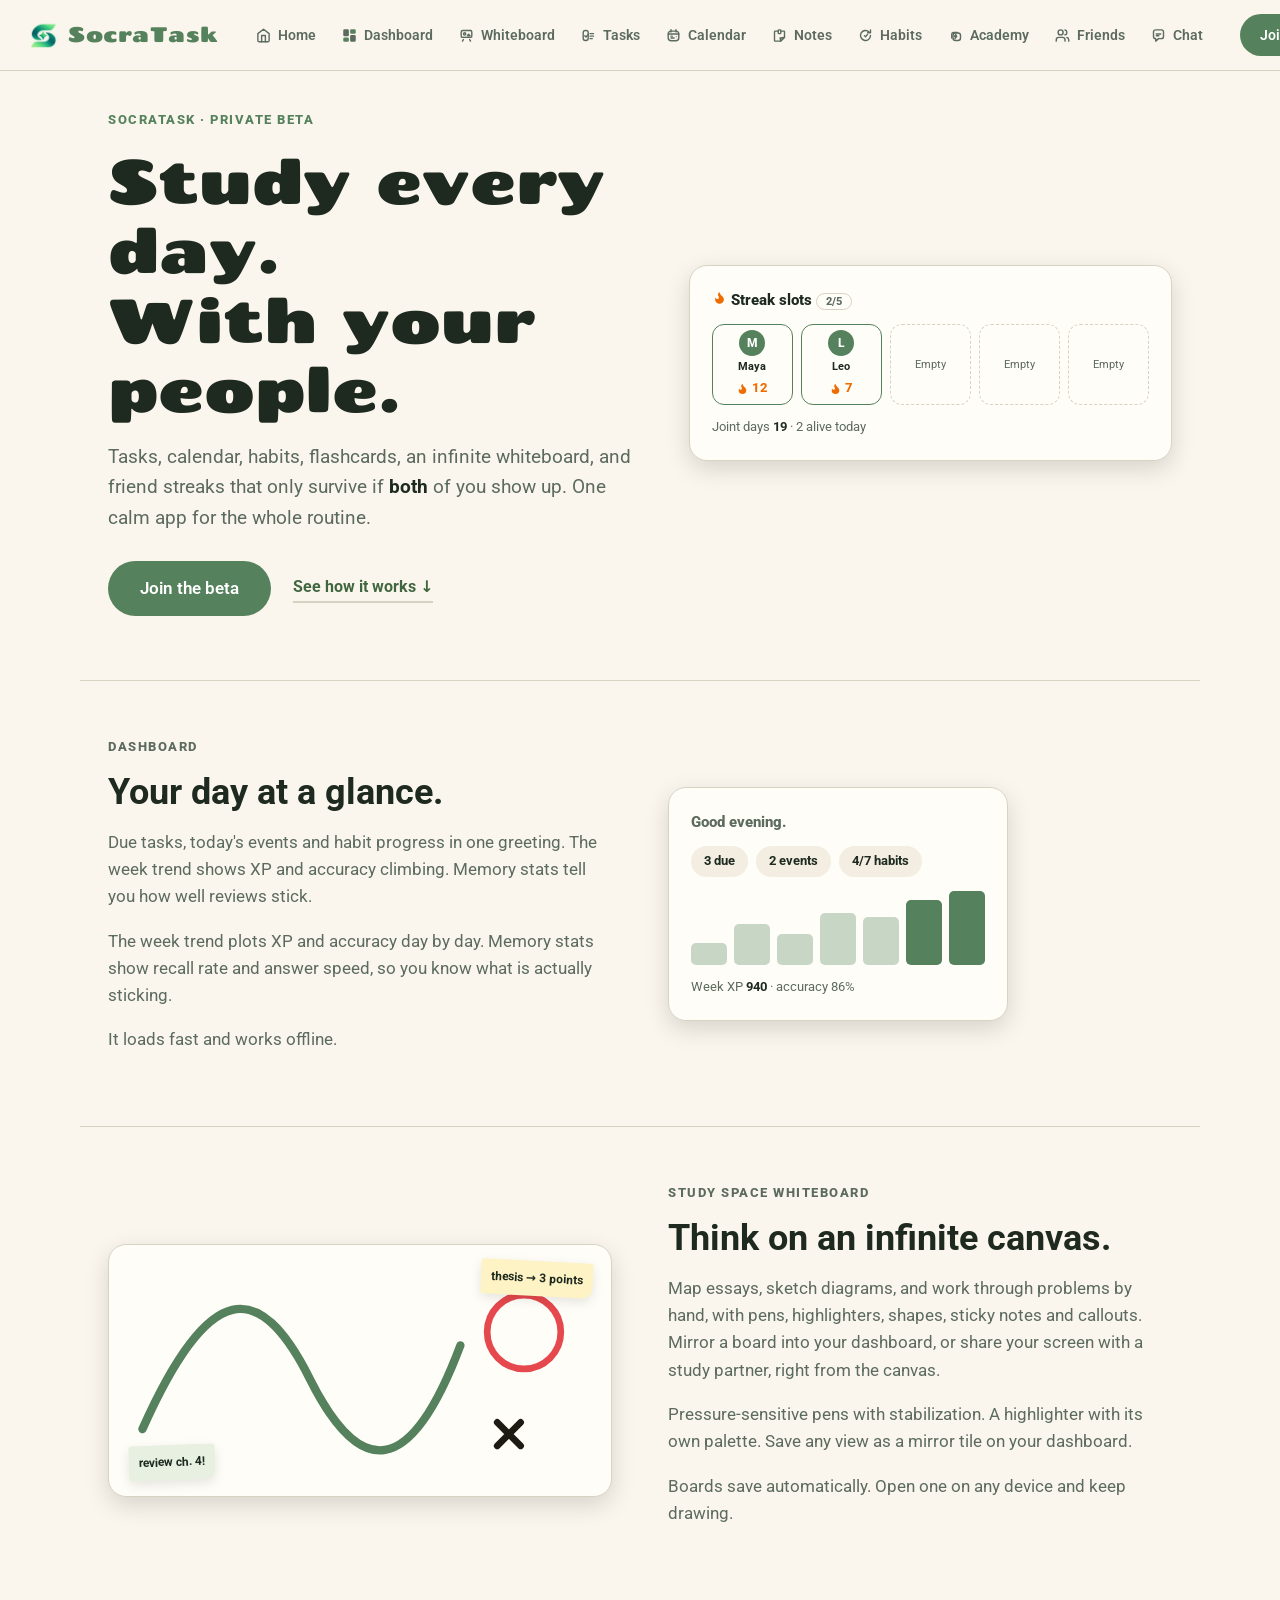
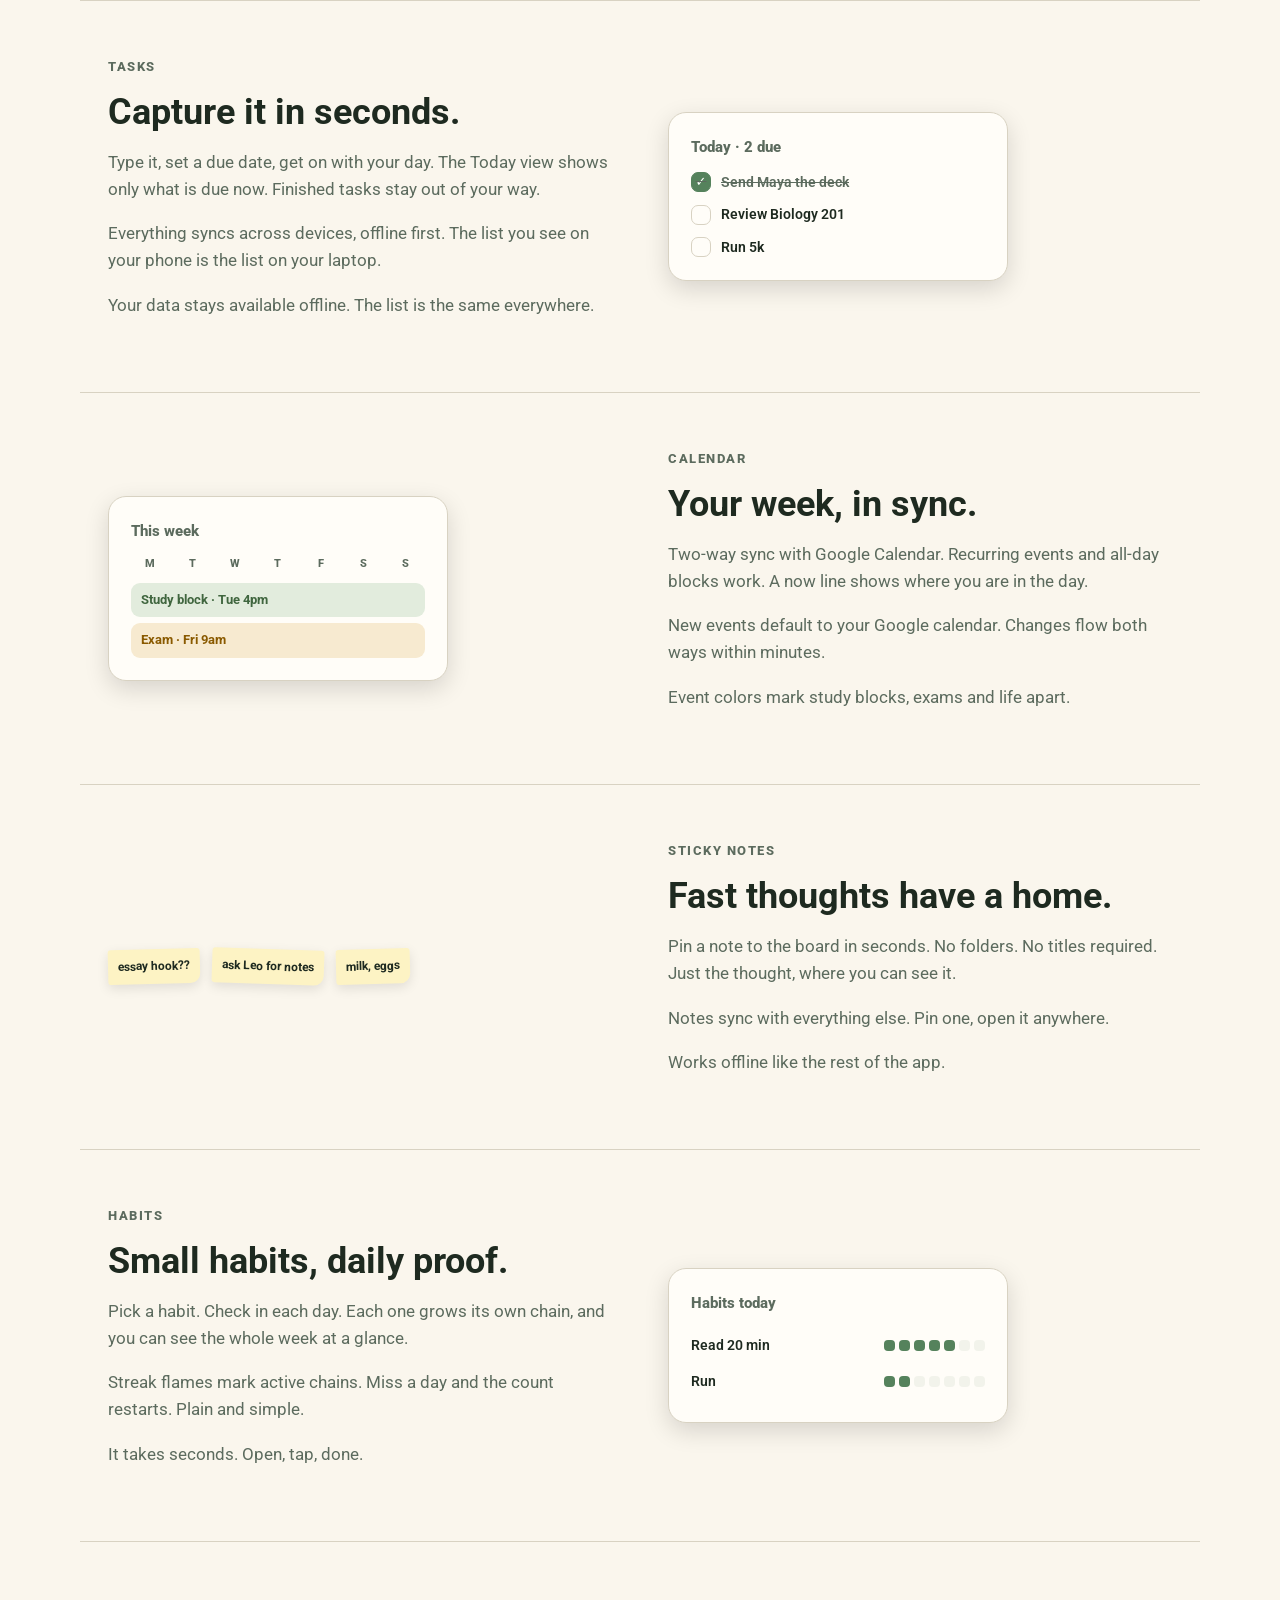
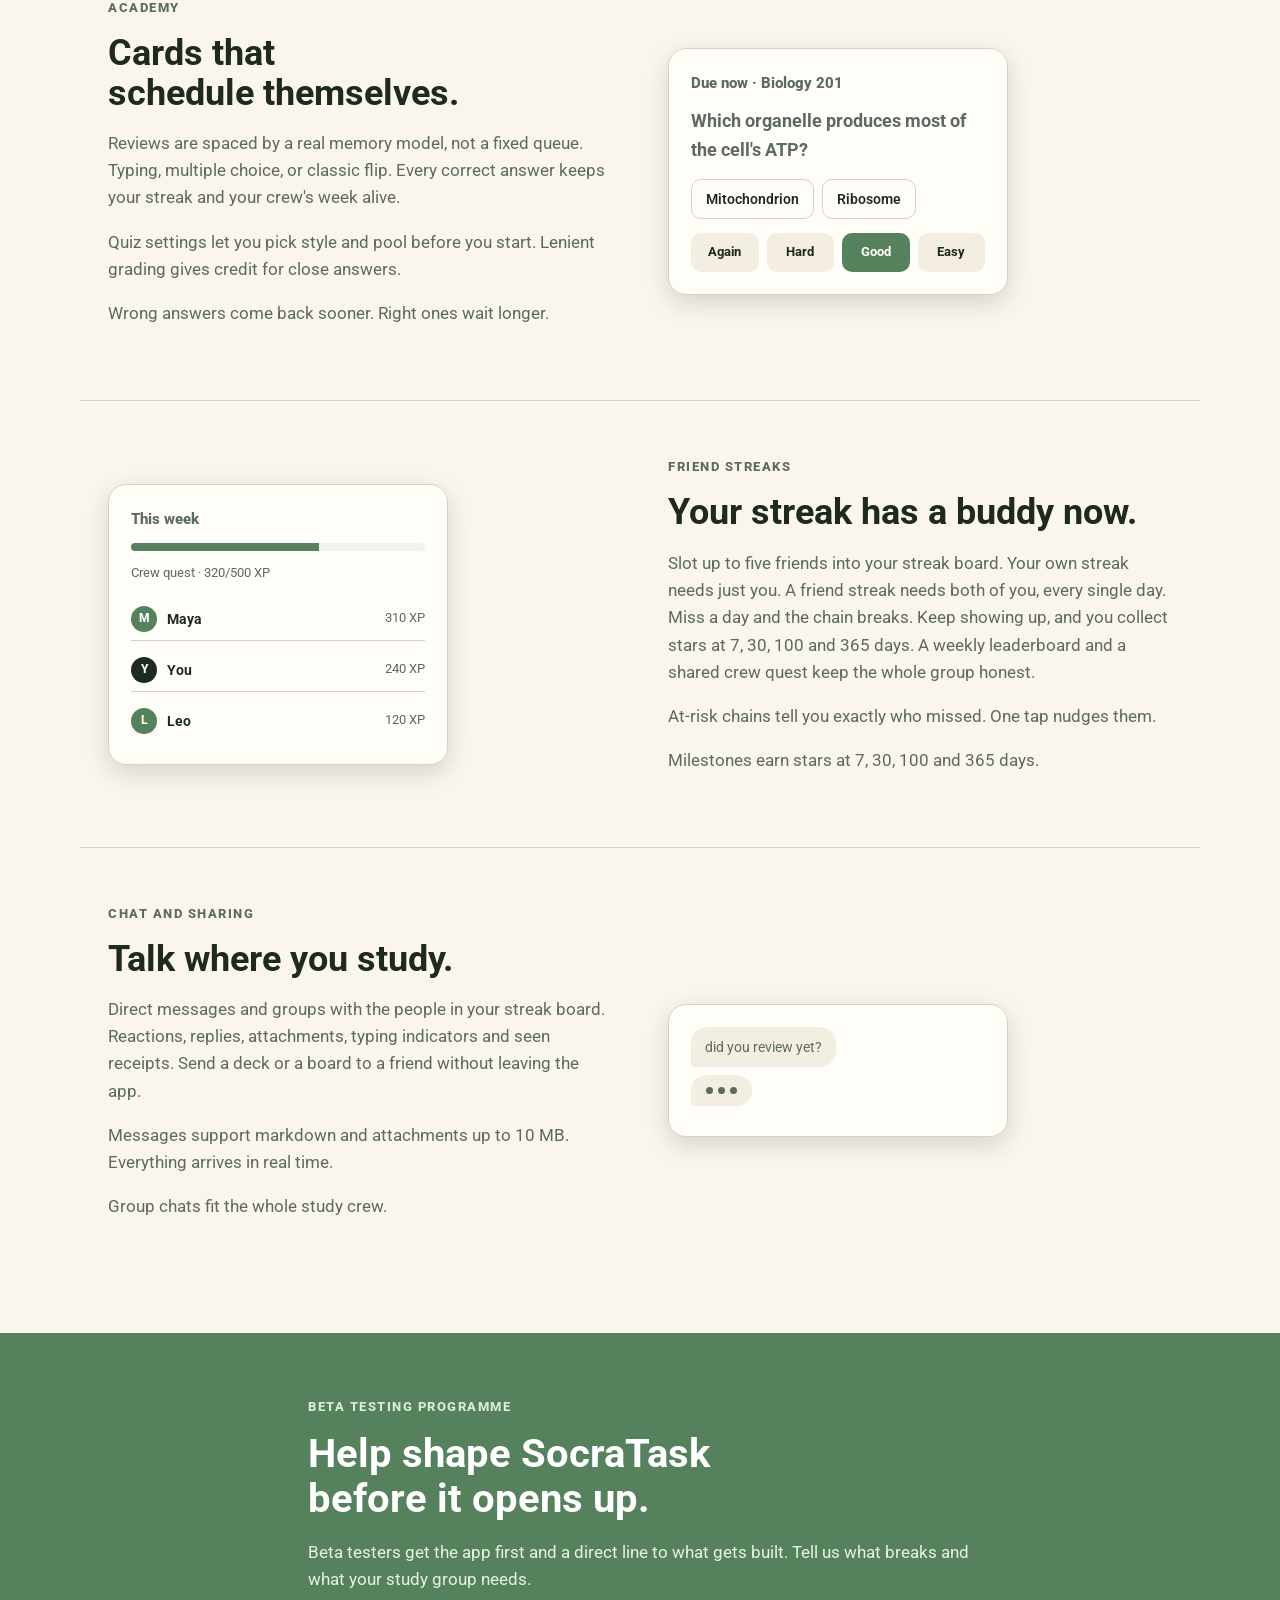
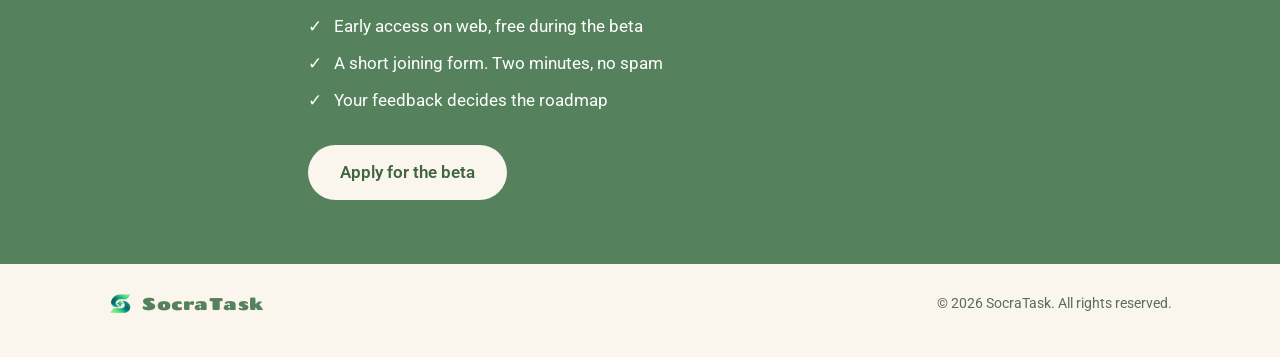
==== commit 3f9aee67: "landing: single page, full-fit icon pill, centered scroll, deeper sections" ====
--- a/index.html
+++ b/index.html
@@ -13,26 +13,26 @@
 </head>
 <body>
   <header class="topbar">
-    <a class="brand" href="/" aria-label="SocraTask home">
+    <a class="brand" href="#top" aria-label="SocraTask home">
       <img src="assets/logo.png" alt="" width="30" height="30" />
       <strong class="wordmark">SocraTask</strong>
     </a>
     <nav>
-      <a href="/"><svg class="nico" viewBox="0 0 24 24" fill="none" stroke="currentColor" stroke-width="2.25" stroke-linecap="round" stroke-linejoin="round" aria-hidden="true"><path d="m3 9 9-7 9 7v11a2 2 0 0 1-2 2H5a2 2 0 0 1-2-2z" /><path d="M9 22V12h6v10" /></svg><span>Home</span></a>
-      <a href="/dashboard"><svg class="nico" viewBox="0 0 24 24" fill="none" stroke="currentColor" stroke-width="2.25" stroke-linecap="round" stroke-linejoin="round" aria-hidden="true"><path d="M22 4v3a2 2 0 0 1-2 2h-5a2 2 0 0 1-2-2V4a2 2 0 0 1 2-2h5a2 2 0 0 1 2 2zM9 15H4a2 2 0 0 0-2 2v3a2 2 0 0 0 2 2h5a2 2 0 0 0 2-2v-3a2 2 0 0 0-2-2z" fill="#55825C" stroke="none" /><path d="M11 4v7a2 2 0 0 1-2 2H4a2 2 0 0 1-2-2V4a2 2 0 0 1 2-2h5a2 2 0 0 1 2 2zm9 7h-5a2 2 0 0 0-2 2v7a2 2 0 0 0 2 2h5a2 2 0 0 0 2-2v-7a2 2 0 0 0-2-2z" fill="currentColor" stroke="none" /></svg><span>Dashboard</span></a>
-      <a href="/whiteboard"><svg class="nico" viewBox="0 0 24 24" fill="none" stroke="currentColor" stroke-width="2.25" stroke-linecap="round" stroke-linejoin="round" aria-hidden="true"><rect x="3.5" y="4" width="17" height="11" rx="2.5" /><path d="M7 18.5 5.5 21M17 18.5l1.5 2.5" /><path d="M3.5 15h17" opacity="0.45" /><circle cx="9" cy="9.5" r="1.8" /><path d="m13.5 12.5 2-2.5 2 2.5z" />
+      <a href="#top"><svg class="nico" viewBox="0 0 24 24" fill="none" stroke="currentColor" stroke-width="2.25" stroke-linecap="round" stroke-linejoin="round" aria-hidden="true"><path d="m3 9 9-7 9 7v11a2 2 0 0 1-2 2H5a2 2 0 0 1-2-2z" /><path d="M9 22V12h6v10" /></svg><span>Home</span></a>
+      <a href="#dashboard"><svg class="nico" viewBox="0 0 24 24" fill="none" stroke="currentColor" stroke-width="2.25" stroke-linecap="round" stroke-linejoin="round" aria-hidden="true"><path d="M22 4v3a2 2 0 0 1-2 2h-5a2 2 0 0 1-2-2V4a2 2 0 0 1 2-2h5a2 2 0 0 1 2 2zM9 15H4a2 2 0 0 0-2 2v3a2 2 0 0 0 2 2h5a2 2 0 0 0 2-2v-3a2 2 0 0 0-2-2z" fill="#55825C" stroke="none" /><path d="M11 4v7a2 2 0 0 1-2 2H4a2 2 0 0 1-2-2V4a2 2 0 0 1 2-2h5a2 2 0 0 1 2 2zm9 7h-5a2 2 0 0 0-2 2v7a2 2 0 0 0 2 2h5a2 2 0 0 0 2-2v-7a2 2 0 0 0-2-2z" fill="currentColor" stroke="none" /></svg><span>Dashboard</span></a>
+      <a href="#space"><svg class="nico" viewBox="0 0 24 24" fill="none" stroke="currentColor" stroke-width="2.25" stroke-linecap="round" stroke-linejoin="round" aria-hidden="true"><rect x="3.5" y="4" width="17" height="11" rx="2.5" /><path d="M7 18.5 5.5 21M17 18.5l1.5 2.5" /><path d="M3.5 15h17" opacity="0.45" /><circle cx="9" cy="9.5" r="1.8" /><path d="m13.5 12.5 2-2.5 2 2.5z" />
   <path d="M19 1.8c.2.9.8 1.5 1.7 1.7-.9.2-1.5.8-1.7 1.7-.2-.9-.8-1.5-1.7-1.7.9-.2 1.5-.8 1.7-1.7z" fill="currentColor" stroke="none" /></svg><span>Whiteboard</span></a>
-      <a href="/tasks"><svg class="nico" viewBox="0 0 24 24" fill="none" stroke="currentColor" stroke-width="2.25" stroke-linecap="round" stroke-linejoin="round" aria-hidden="true"><rect x="3.5" y="4" width="8" height="16" rx="3.5" /><path d="m6 12.5 2 2 3.5-4" /><path d="M14.5 9H20M14.5 13H20M14.5 17h3.5" /></svg><span>Tasks</span></a>
-      <a href="/calendar"><svg class="nico" viewBox="0 0 24 24" fill="none" stroke="currentColor" stroke-width="2.25" stroke-linecap="round" stroke-linejoin="round" aria-hidden="true"><rect x="3.5" y="5" width="17" height="15.5" rx="5" /><path d="M3.5 9.5h17" /><path d="M8 2.8v3.4M16 2.8v3.4" /><path d="M8 13h2M8 16h5" />
+      <a href="#tasks"><svg class="nico" viewBox="0 0 24 24" fill="none" stroke="currentColor" stroke-width="2.25" stroke-linecap="round" stroke-linejoin="round" aria-hidden="true"><rect x="3.5" y="4" width="8" height="16" rx="3.5" /><path d="m6 12.5 2 2 3.5-4" /><path d="M14.5 9H20M14.5 13H20M14.5 17h3.5" /></svg><span>Tasks</span></a>
+      <a href="#calendar"><svg class="nico" viewBox="0 0 24 24" fill="none" stroke="currentColor" stroke-width="2.25" stroke-linecap="round" stroke-linejoin="round" aria-hidden="true"><rect x="3.5" y="5" width="17" height="15.5" rx="5" /><path d="M3.5 9.5h17" /><path d="M8 2.8v3.4M16 2.8v3.4" /><path d="M8 13h2M8 16h5" />
   <path d="M16.5 12.6c.2.7.6 1.1 1.3 1.3-.7.2-1.1.6-1.3 1.3-.2-.7-.6-1.1-1.3-1.3.7-.2 1.1-.6 1.3-1.3z" fill="currentColor" stroke="none" /></svg><span>Calendar</span></a>
-      <a href="/notes"><svg class="nico" viewBox="0 0 24 24" fill="none" stroke="currentColor" stroke-width="2.25" stroke-linecap="round" stroke-linejoin="round" aria-hidden="true"><path d="M14 5h5a1 1 0 0 1 1 1v9l-6 6H5a1 1 0 0 1-1-1V6a1 1 0 0 1 1-1h5" /><path d="M20 15l-6 6-1-5zM14 8V4a1 1 0 0 0-1-1h-2a1 1 0 0 0-1 1v4a1 1 0 0 0 1 1h2a1 1 0 0 0 1-1z" /></svg><span>Notes</span></a>
-      <a href="/habits"><svg class="nico" viewBox="0 0 24 24" fill="none" stroke="currentColor" stroke-width="2.25" stroke-linecap="round" stroke-linejoin="round" aria-hidden="true"><path d="M20 12a8 8 0 1 1-2.3-5.7" /><path d="M20 3v4.5h-4.5" /><path d="m10.3 12.2 1.7 1.7 3.2-3.7" /></svg><span>Habits</span></a>
-      <a href="/academy"><svg class="nico" viewBox="0 0 24 24" fill="none" stroke="currentColor" stroke-width="2.25" stroke-linecap="round" stroke-linejoin="round" aria-hidden="true"><rect x="8" y="8" width="12" height="12" rx="4" /><path d="M6 16v-6a3 3 0 0 1 3-3h6" /><path d="M12.6 10.2 10.4 13.4h1.9l-1 3.4 2.7-4h-1.9z" /></svg><span>Academy</span></a>
-      <a href="/friends"><svg class="nico" viewBox="0 0 24 24" fill="none" stroke="currentColor" stroke-width="2.25" stroke-linecap="round" stroke-linejoin="round" aria-hidden="true">  <path d="M16 21v-2a4 4 0 0 0-4-4H6a4 4 0 0 0-4 4v2" />
+      <a href="#notes"><svg class="nico" viewBox="0 0 24 24" fill="none" stroke="currentColor" stroke-width="2.25" stroke-linecap="round" stroke-linejoin="round" aria-hidden="true"><path d="M14 5h5a1 1 0 0 1 1 1v9l-6 6H5a1 1 0 0 1-1-1V6a1 1 0 0 1 1-1h5" /><path d="M20 15l-6 6-1-5zM14 8V4a1 1 0 0 0-1-1h-2a1 1 0 0 0-1 1v4a1 1 0 0 0 1 1h2a1 1 0 0 0 1-1z" /></svg><span>Notes</span></a>
+      <a href="#habits"><svg class="nico" viewBox="0 0 24 24" fill="none" stroke="currentColor" stroke-width="2.25" stroke-linecap="round" stroke-linejoin="round" aria-hidden="true"><path d="M20 12a8 8 0 1 1-2.3-5.7" /><path d="M20 3v4.5h-4.5" /><path d="m10.3 12.2 1.7 1.7 3.2-3.7" /></svg><span>Habits</span></a>
+      <a href="#academy"><svg class="nico" viewBox="0 0 24 24" fill="none" stroke="currentColor" stroke-width="2.25" stroke-linecap="round" stroke-linejoin="round" aria-hidden="true"><rect x="8" y="8" width="12" height="12" rx="4" /><path d="M6 16v-6a3 3 0 0 1 3-3h6" /><path d="M12.6 10.2 10.4 13.4h1.9l-1 3.4 2.7-4h-1.9z" /></svg><span>Academy</span></a>
+      <a href="#friends"><svg class="nico" viewBox="0 0 24 24" fill="none" stroke="currentColor" stroke-width="2.25" stroke-linecap="round" stroke-linejoin="round" aria-hidden="true">  <path d="M16 21v-2a4 4 0 0 0-4-4H6a4 4 0 0 0-4 4v2" />
   <path d="M16 3.128a4 4 0 0 1 0 7.744" />
   <path d="M22 21v-2a4 4 0 0 0-3-3.87" />
   <circle cx="9" cy="7" r="4" /></svg><span>Friends</span></a>
-      <a href="/chat"><svg class="nico" viewBox="0 0 24 24" fill="none" stroke="currentColor" stroke-width="2.25" stroke-linecap="round" stroke-linejoin="round" aria-hidden="true"><path d="M4 6.5A3.5 3.5 0 0 1 7.5 3h9A3.5 3.5 0 0 1 20 6.5v7a3.5 3.5 0 0 1-3.5 3.5H12l-4.5 4v-4H7.5A3.5 3.5 0 0 1 4 13.5z" /><path d="M8.5 9.5h7M8.5 12.5h4" />
+      <a href="#chat"><svg class="nico" viewBox="0 0 24 24" fill="none" stroke="currentColor" stroke-width="2.25" stroke-linecap="round" stroke-linejoin="round" aria-hidden="true"><path d="M4 6.5A3.5 3.5 0 0 1 7.5 3h9A3.5 3.5 0 0 1 20 6.5v7a3.5 3.5 0 0 1-3.5 3.5H12l-4.5 4v-4H7.5A3.5 3.5 0 0 1 4 13.5z" /><path d="M8.5 9.5h7M8.5 12.5h4" />
   <path d="M18.6 2.2c.2.7.6 1.1 1.3 1.3-.7.2-1.1.6-1.3 1.3-.2-.7-.6-1.1-1.3-1.3.7-.2 1.1-.6 1.3-1.3z" fill="currentColor" stroke="none" /></svg><span>Chat</span></a>
     </nav>
     <a class="btn" href="https://forms.gle/aXmjPg46gSRuJzB48" target="_blank" rel="noopener">Join the beta</a>
@@ -50,7 +50,7 @@
         </p>
         <div class="ctas">
           <a class="btn big" href="https://forms.gle/aXmjPg46gSRuJzB48" target="_blank" rel="noopener">Join the beta</a>
-          <a class="ghostlink" href="/dashboard">See how it works ↓</a>
+          <a class="ghostlink" href="#dashboard">See how it works ↓</a>
         </div>
       </div>
       <div class="heromock" aria-hidden="true">
@@ -67,28 +67,258 @@
         </div>
       </div>
     </section>
-    <section class="indexsec" id="index">
-      <p class="kicker">Everything in one place</p>
-      <h2>One app, nine rooms.</h2>
-      <div class="indexgrid">
-        <a class="indexcard" href="/dashboard"><span class="itile"><svg class="nico" viewBox="0 0 24 24" fill="none" stroke="currentColor" stroke-width="2.25" stroke-linecap="round" stroke-linejoin="round" aria-hidden="true"><path d="M22 4v3a2 2 0 0 1-2 2h-5a2 2 0 0 1-2-2V4a2 2 0 0 1 2-2h5a2 2 0 0 1 2 2zM9 15H4a2 2 0 0 0-2 2v3a2 2 0 0 0 2 2h5a2 2 0 0 0 2-2v-3a2 2 0 0 0-2-2z" fill="#55825C" stroke="none" /><path d="M11 4v7a2 2 0 0 1-2 2H4a2 2 0 0 1-2-2V4a2 2 0 0 1 2-2h5a2 2 0 0 1 2 2zm9 7h-5a2 2 0 0 0-2 2v7a2 2 0 0 0 2 2h5a2 2 0 0 0 2-2v-7a2 2 0 0 0-2-2z" fill="currentColor" stroke="none" /></svg></span><span class="itxt"><strong>Dashboard</strong><small>Your day at a glance.</small></span><span class="go">→</span></a>
-        <a class="indexcard" href="/whiteboard"><span class="itile"><svg class="nico" viewBox="0 0 24 24" fill="none" stroke="currentColor" stroke-width="2.25" stroke-linecap="round" stroke-linejoin="round" aria-hidden="true"><rect x="3.5" y="4" width="17" height="11" rx="2.5" /><path d="M7 18.5 5.5 21M17 18.5l1.5 2.5" /><path d="M3.5 15h17" opacity="0.45" /><circle cx="9" cy="9.5" r="1.8" /><path d="m13.5 12.5 2-2.5 2 2.5z" />
-  <path d="M19 1.8c.2.9.8 1.5 1.7 1.7-.9.2-1.5.8-1.7 1.7-.2-.9-.8-1.5-1.7-1.7.9-.2 1.5-.8 1.7-1.7z" fill="currentColor" stroke="none" /></svg></span><span class="itxt"><strong>Whiteboard</strong><small>Think on an infinite canvas.</small></span><span class="go">→</span></a>
-        <a class="indexcard" href="/tasks"><span class="itile"><svg class="nico" viewBox="0 0 24 24" fill="none" stroke="currentColor" stroke-width="2.25" stroke-linecap="round" stroke-linejoin="round" aria-hidden="true"><rect x="3.5" y="4" width="8" height="16" rx="3.5" /><path d="m6 12.5 2 2 3.5-4" /><path d="M14.5 9H20M14.5 13H20M14.5 17h3.5" /></svg></span><span class="itxt"><strong>Tasks</strong><small>Capture it in seconds.</small></span><span class="go">→</span></a>
-        <a class="indexcard" href="/calendar"><span class="itile"><svg class="nico" viewBox="0 0 24 24" fill="none" stroke="currentColor" stroke-width="2.25" stroke-linecap="round" stroke-linejoin="round" aria-hidden="true"><rect x="3.5" y="5" width="17" height="15.5" rx="5" /><path d="M3.5 9.5h17" /><path d="M8 2.8v3.4M16 2.8v3.4" /><path d="M8 13h2M8 16h5" />
-  <path d="M16.5 12.6c.2.7.6 1.1 1.3 1.3-.7.2-1.1.6-1.3 1.3-.2-.7-.6-1.1-1.3-1.3.7-.2 1.1-.6 1.3-1.3z" fill="currentColor" stroke="none" /></svg></span><span class="itxt"><strong>Calendar</strong><small>Your week, in sync.</small></span><span class="go">→</span></a>
-        <a class="indexcard" href="/notes"><span class="itile"><svg class="nico" viewBox="0 0 24 24" fill="none" stroke="currentColor" stroke-width="2.25" stroke-linecap="round" stroke-linejoin="round" aria-hidden="true"><path d="M14 5h5a1 1 0 0 1 1 1v9l-6 6H5a1 1 0 0 1-1-1V6a1 1 0 0 1 1-1h5" /><path d="M20 15l-6 6-1-5zM14 8V4a1 1 0 0 0-1-1h-2a1 1 0 0 0-1 1v4a1 1 0 0 0 1 1h2a1 1 0 0 0 1-1z" /></svg></span><span class="itxt"><strong>Notes</strong><small>Fast thoughts have a home.</small></span><span class="go">→</span></a>
-        <a class="indexcard" href="/habits"><span class="itile"><svg class="nico" viewBox="0 0 24 24" fill="none" stroke="currentColor" stroke-width="2.25" stroke-linecap="round" stroke-linejoin="round" aria-hidden="true"><path d="M20 12a8 8 0 1 1-2.3-5.7" /><path d="M20 3v4.5h-4.5" /><path d="m10.3 12.2 1.7 1.7 3.2-3.7" /></svg></span><span class="itxt"><strong>Habits</strong><small>Small habits, daily proof.</small></span><span class="go">→</span></a>
-        <a class="indexcard" href="/academy"><span class="itile"><svg class="nico" viewBox="0 0 24 24" fill="none" stroke="currentColor" stroke-width="2.25" stroke-linecap="round" stroke-linejoin="round" aria-hidden="true"><rect x="8" y="8" width="12" height="12" rx="4" /><path d="M6 16v-6a3 3 0 0 1 3-3h6" /><path d="M12.6 10.2 10.4 13.4h1.9l-1 3.4 2.7-4h-1.9z" /></svg></span><span class="itxt"><strong>Academy</strong><small>Cards that schedule themselves.</small></span><span class="go">→</span></a>
-        <a class="indexcard" href="/friends"><span class="itile"><svg class="nico" viewBox="0 0 24 24" fill="none" stroke="currentColor" stroke-width="2.25" stroke-linecap="round" stroke-linejoin="round" aria-hidden="true">  <path d="M16 21v-2a4 4 0 0 0-4-4H6a4 4 0 0 0-4 4v2" />
-  <path d="M16 3.128a4 4 0 0 1 0 7.744" />
-  <path d="M22 21v-2a4 4 0 0 0-3-3.87" />
-  <circle cx="9" cy="7" r="4" /></svg></span><span class="itxt"><strong>Friends</strong><small>Your streak has a buddy now.</small></span><span class="go">→</span></a>
-        <a class="indexcard" href="/chat"><span class="itile"><svg class="nico" viewBox="0 0 24 24" fill="none" stroke="currentColor" stroke-width="2.25" stroke-linecap="round" stroke-linejoin="round" aria-hidden="true"><path d="M4 6.5A3.5 3.5 0 0 1 7.5 3h9A3.5 3.5 0 0 1 20 6.5v7a3.5 3.5 0 0 1-3.5 3.5H12l-4.5 4v-4H7.5A3.5 3.5 0 0 1 4 13.5z" /><path d="M8.5 9.5h7M8.5 12.5h4" />
-  <path d="M18.6 2.2c.2.7.6 1.1 1.3 1.3-.7.2-1.1.6-1.3 1.3-.2-.7-.6-1.1-1.3-1.3.7-.2 1.1-.6 1.3-1.3z" fill="currentColor" stroke="none" /></svg></span><span class="itxt"><strong>Chat</strong><small>Talk where you study.</small></span><span class="go">→</span></a>
-      </div>
-    </section>
-
+    <section class="feature" id="dashboard">
+      <div class="fcopy">
+
+        <p class="kicker">Dashboard</p>
+        <h2>Your day at a glance.</h2>
+        <p>
+          Due tasks, today's events and habit progress in one greeting.
+          The week trend shows XP and accuracy climbing. Memory stats
+          tell you how well reviews stick.
+        </p>
+        <p>
+          The week trend plots XP and accuracy day by day. Memory stats show recall rate and answer speed, so you know what is actually sticking.
+        </p>
+        <p>
+          It loads fast and works offline.
+        </p>
+      </div>
+      <div class="fmock" aria-hidden="true">
+
+        <div class="mockcard narrow">
+          <p class="mockhead">Good evening.</p>
+          <div class="pills"><span>3 due</span><span>2 events</span><span>4/7 habits</span></div>
+          <div class="trend">
+            <i style="height: 30%"></i><i style="height: 55%"></i><i style="height: 42%"></i><i style="height: 70%"></i><i style="height: 64%"></i><i style="height: 88%"></i><i style="height: 100%"></i>
+          </div>
+          <p class="mockfoot">Week XP <strong data-count="940">0</strong> · accuracy 86%</p>
+        </div>
+            </div>
+    </section>
+    <section class="feature flip" id="space">
+      <div class="fcopy">
+
+        <p class="kicker">Study Space whiteboard</p>
+        <h2>Think on an infinite canvas.</h2>
+        <p>
+          Map essays, sketch diagrams, and work through problems by hand,
+          with pens, highlighters, shapes, sticky notes and callouts.
+          Mirror a board into your dashboard, or share your screen with
+          a study partner, right from the canvas.
+        </p>
+        <p>
+          Pressure-sensitive pens with stabilization. A highlighter with its own palette. Save any view as a mirror tile on your dashboard.
+        </p>
+        <p>
+          Boards save automatically. Open one on any device and keep drawing.
+        </p>
+      </div>
+      <div class="fmock" aria-hidden="true">
+
+        <div class="mockcard board">
+          <svg class="stroke" viewBox="0 0 300 150" aria-hidden="true">
+            <path d="M20 110 C 60 20, 90 20, 120 80 S 180 140, 210 60" fill="none" stroke="#55825c" stroke-width="5" stroke-linecap="round" />
+            <circle cx="248" cy="52" r="22" fill="none" stroke="#e5484d" stroke-width="4" />
+            <path d="M232 120 l14 -14 M246 120 l-14 -14" stroke="#1d1a13" stroke-width="4" stroke-linecap="round" />
+          </svg>
+          <span class="sticky s1">thesis → 3 points</span>
+          <span class="sticky s2">review ch. 4!</span>
+        </div>
+            </div>
+    </section>
+    <section class="feature" id="tasks">
+      <div class="fcopy">
+
+        <p class="kicker">Tasks</p>
+        <h2>Capture it in seconds.</h2>
+        <p>
+          Type it, set a due date, get on with your day. The Today view
+          shows only what is due now. Finished tasks stay out of your way.
+        </p>
+        <p>
+          Everything syncs across devices, offline first. The list you see on your phone is the list on your laptop.
+        </p>
+        <p>
+          Your data stays available offline. The list is the same everywhere.
+        </p>
+      </div>
+      <div class="fmock" aria-hidden="true">
+
+        <div class="mockcard narrow">
+          <p class="mockhead">Today · 2 due</p>
+          <ul class="todos">
+            <li class="done"><span class="tick">✓</span> Send Maya the deck</li>
+            <li><span class="tick"></span> Review Biology 201</li>
+            <li><span class="tick"></span> Run 5k</li>
+          </ul>
+        </div>
+            </div>
+    </section>
+    <section class="feature flip" id="calendar">
+      <div class="fcopy">
+
+        <p class="kicker">Calendar</p>
+        <h2>Your week, in sync.</h2>
+        <p>
+          Two-way sync with Google Calendar. Recurring events and all-day
+          blocks work. A now line shows where you are in the day.
+        </p>
+        <p>
+          New events default to your Google calendar. Changes flow both ways within minutes.
+        </p>
+        <p>
+          Event colors mark study blocks, exams and life apart.
+        </p>
+      </div>
+      <div class="fmock" aria-hidden="true">
+
+        <div class="mockcard narrow">
+          <p class="mockhead">This week</p>
+          <div class="calweek">
+            <span>M</span><span>T</span><span>W</span><span>T</span><span>F</span><span>S</span><span>S</span>
+          </div>
+          <div class="evs">
+            <span class="ev green">Study block · Tue 4pm</span>
+            <span class="ev amber">Exam · Fri 9am</span>
+          </div>
+        </div>
+            </div>
+    </section>
+    <section class="feature flip" id="notes">
+      <div class="fcopy">
+
+        <p class="kicker">Sticky notes</p>
+        <h2>Fast thoughts have a home.</h2>
+        <p>
+          Pin a note to the board in seconds. No folders. No titles required.
+          Just the thought, where you can see it.
+        </p>
+        <p>
+          Notes sync with everything else. Pin one, open it anywhere.
+        </p>
+        <p>
+          Works offline like the rest of the app.
+        </p>
+      </div>
+      <div class="fmock" aria-hidden="true">
+
+        <div class="notegrid">
+          <span class="sticky static">essay hook??</span>
+          <span class="sticky static green">ask Leo for notes</span>
+          <span class="sticky static">milk, eggs</span>
+        </div>
+            </div>
+    </section>
+    <section class="feature" id="habits">
+      <div class="fcopy">
+
+        <p class="kicker">Habits</p>
+        <h2>Small habits, daily proof.</h2>
+        <p>
+          Pick a habit. Check in each day. Each one grows its own chain,
+          and you can see the whole week at a glance.
+        </p>
+        <p>
+          Streak flames mark active chains. Miss a day and the count restarts. Plain and simple.
+        </p>
+        <p>
+          It takes seconds. Open, tap, done.
+        </p>
+      </div>
+      <div class="fmock" aria-hidden="true">
+
+        <div class="mockcard narrow">
+          <p class="mockhead">Habits today</p>
+          <div class="habit"><span>Read 20 min</span><span class="dots"><i class="on"></i><i class="on"></i><i class="on"></i><i class="on"></i><i class="on"></i><i></i><i></i></span></div>
+          <div class="habit"><span>Run</span><span class="dots"><i class="on"></i><i class="on"></i><i></i><i></i><i></i><i></i><i></i></span></div>
+        </div>
+            </div>
+    </section>
+    <section class="feature" id="academy">
+      <div class="fcopy">
+
+        <p class="kicker">Academy</p>
+        <h2>Cards that schedule themselves.</h2>
+        <p>
+          Reviews are spaced by a real memory model, not a fixed queue.
+          Typing, multiple choice, or classic flip. Every correct answer
+          keeps your streak and your crew's week alive.
+        </p>
+        <p>
+          Quiz settings let you pick style and pool before you start. Lenient grading gives credit for close answers.
+        </p>
+        <p>
+          Wrong answers come back sooner. Right ones wait longer.
+        </p>
+      </div>
+      <div class="fmock" aria-hidden="true">
+
+        <div class="mockcard narrow flash">
+          <p class="mockhead">Due now · Biology 201</p>
+          <p class="cardq">Which organelle produces most of the cell's ATP?</p>
+          <div class="opts"><span>Mitochondrion</span><span>Ribosome</span></div>
+          <div class="grade"><span>Again</span><span>Hard</span><span class="good">Good</span><span>Easy</span></div>
+        </div>
+            </div>
+    </section>
+    <section class="feature flip" id="friends">
+      <div class="fcopy">
+
+        <p class="kicker">Friend streaks</p>
+        <h2>Your streak has a buddy now.</h2>
+        <p>
+          Slot up to five friends into your streak board. Your own streak needs
+          just you. A friend streak needs both of you, every single day.
+          Miss a day and the chain breaks. Keep showing up, and you collect
+          stars at 7, 30, 100 and 365 days. A weekly leaderboard and a shared crew quest keep the whole group honest.
+        </p>
+        <p>
+          At-risk chains tell you exactly who missed. One tap nudges them.
+        </p>
+        <p>
+          Milestones earn stars at 7, 30, 100 and 365 days.
+        </p>
+      </div>
+      <div class="fmock" aria-hidden="true">
+
+        <div class="mockcard narrow">
+          <p class="mockhead">This week</p>
+          <div class="questbar"><span data-w="64"></span></div>
+          <p class="mockfoot">Crew quest · <span data-count="320">0</span>/500 XP</p>
+          <ul class="board">
+            <li><span class="ava">M</span> Maya <span class="xp">310 XP</span></li>
+            <li><span class="ava you">Y</span> You <span class="xp">240 XP</span></li>
+            <li><span class="ava">L</span> Leo <span class="xp">120 XP</span></li>
+          </ul>
+        </div>
+            </div>
+    </section>
+    <section class="feature" id="chat">
+      <div class="fcopy">
+
+        <p class="kicker">Chat and sharing</p>
+        <h2>Talk where you study.</h2>
+        <p>
+          Direct messages and groups with the people in your streak board.
+          Reactions, replies, attachments, typing indicators and seen receipts.
+          Send a deck or a board to a friend without leaving the app.
+        </p>
+        <p>
+          Messages support markdown and attachments up to 10 MB. Everything arrives in real time.
+        </p>
+        <p>
+          Group chats fit the whole study crew.
+        </p>
+      </div>
+      <div class="fmock" aria-hidden="true">
+
+        <div class="mockcard narrow chat" id="chatdemo">
+          <div class="chatlog"></div>
+          <div class="typingbubble chattyping"><span></span><span></span><span></span></div>
+        </div>
+            </div>
+    </section>
     <section class="beta" id="beta">
       <div class="betacopy">
         <p class="kicker light">Beta Testing Programme</p>
@@ -108,7 +338,7 @@
   </main>
 
   <footer>
-    <a class="brand" href="/">
+    <a class="brand" href="#top">
       <img src="assets/logo.png" alt="" width="24" height="24" />
       <strong class="wordmark small">SocraTask</strong>
     </a>
--- a/styles.css
+++ b/styles.css
@@ -64,8 +64,9 @@
   left: 50%;
   right: auto;
   transform: translateX(-50%);
-  width: min(1020px, calc(100% - 32px));
-  padding: 8px 10px 8px 16px;
+  width: max-content;
+  max-width: calc(100% - 32px);
+  padding: 8px 10px 8px 18px;
   background: var(--surface);
   border: 1px solid var(--line);
   border-radius: var(--radius-pill);
@@ -99,8 +100,8 @@
 .topbar nav a.on { background: var(--eco); color: #fff; }
 
 .topbar.scrolled nav {
-  flex: 1;
-  min-width: 0;
+  flex: none;
+  max-width: calc(100vw - 300px);
   overflow-x: auto;
   scrollbar-width: none;
 }
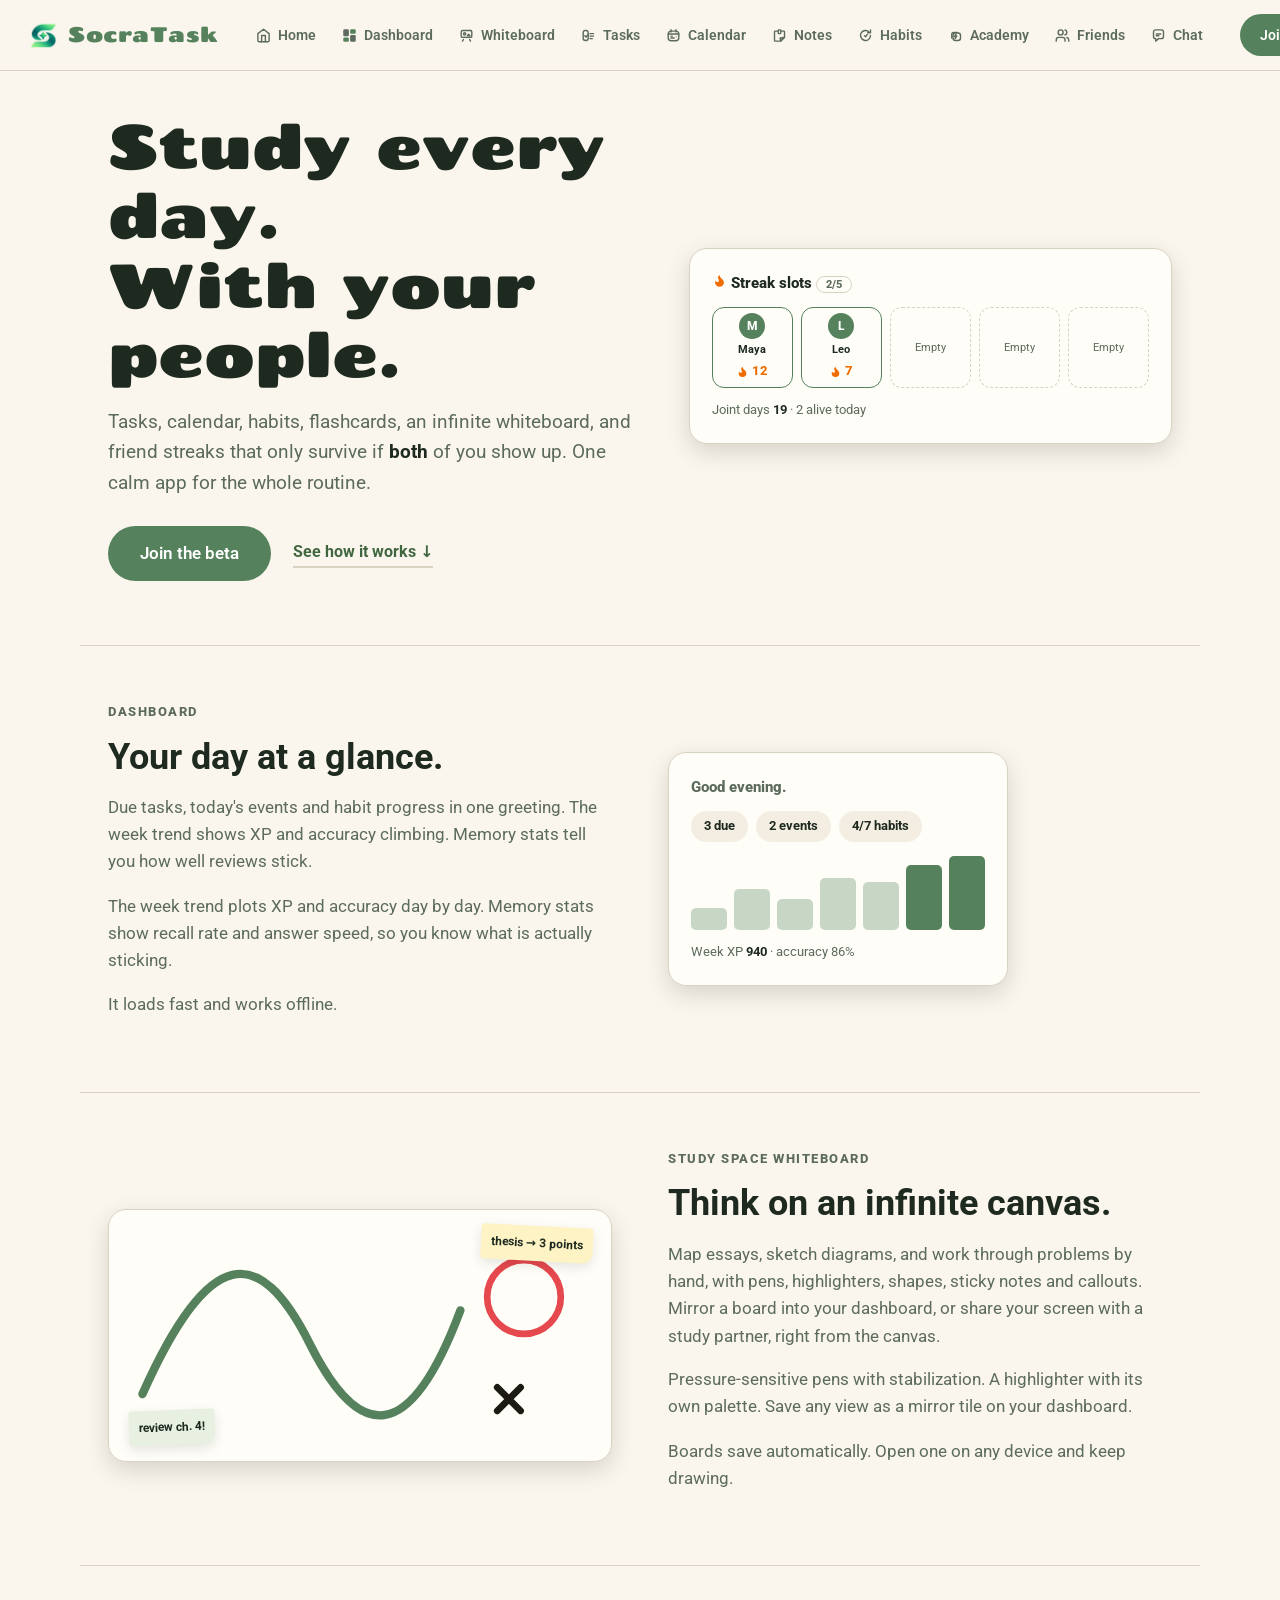
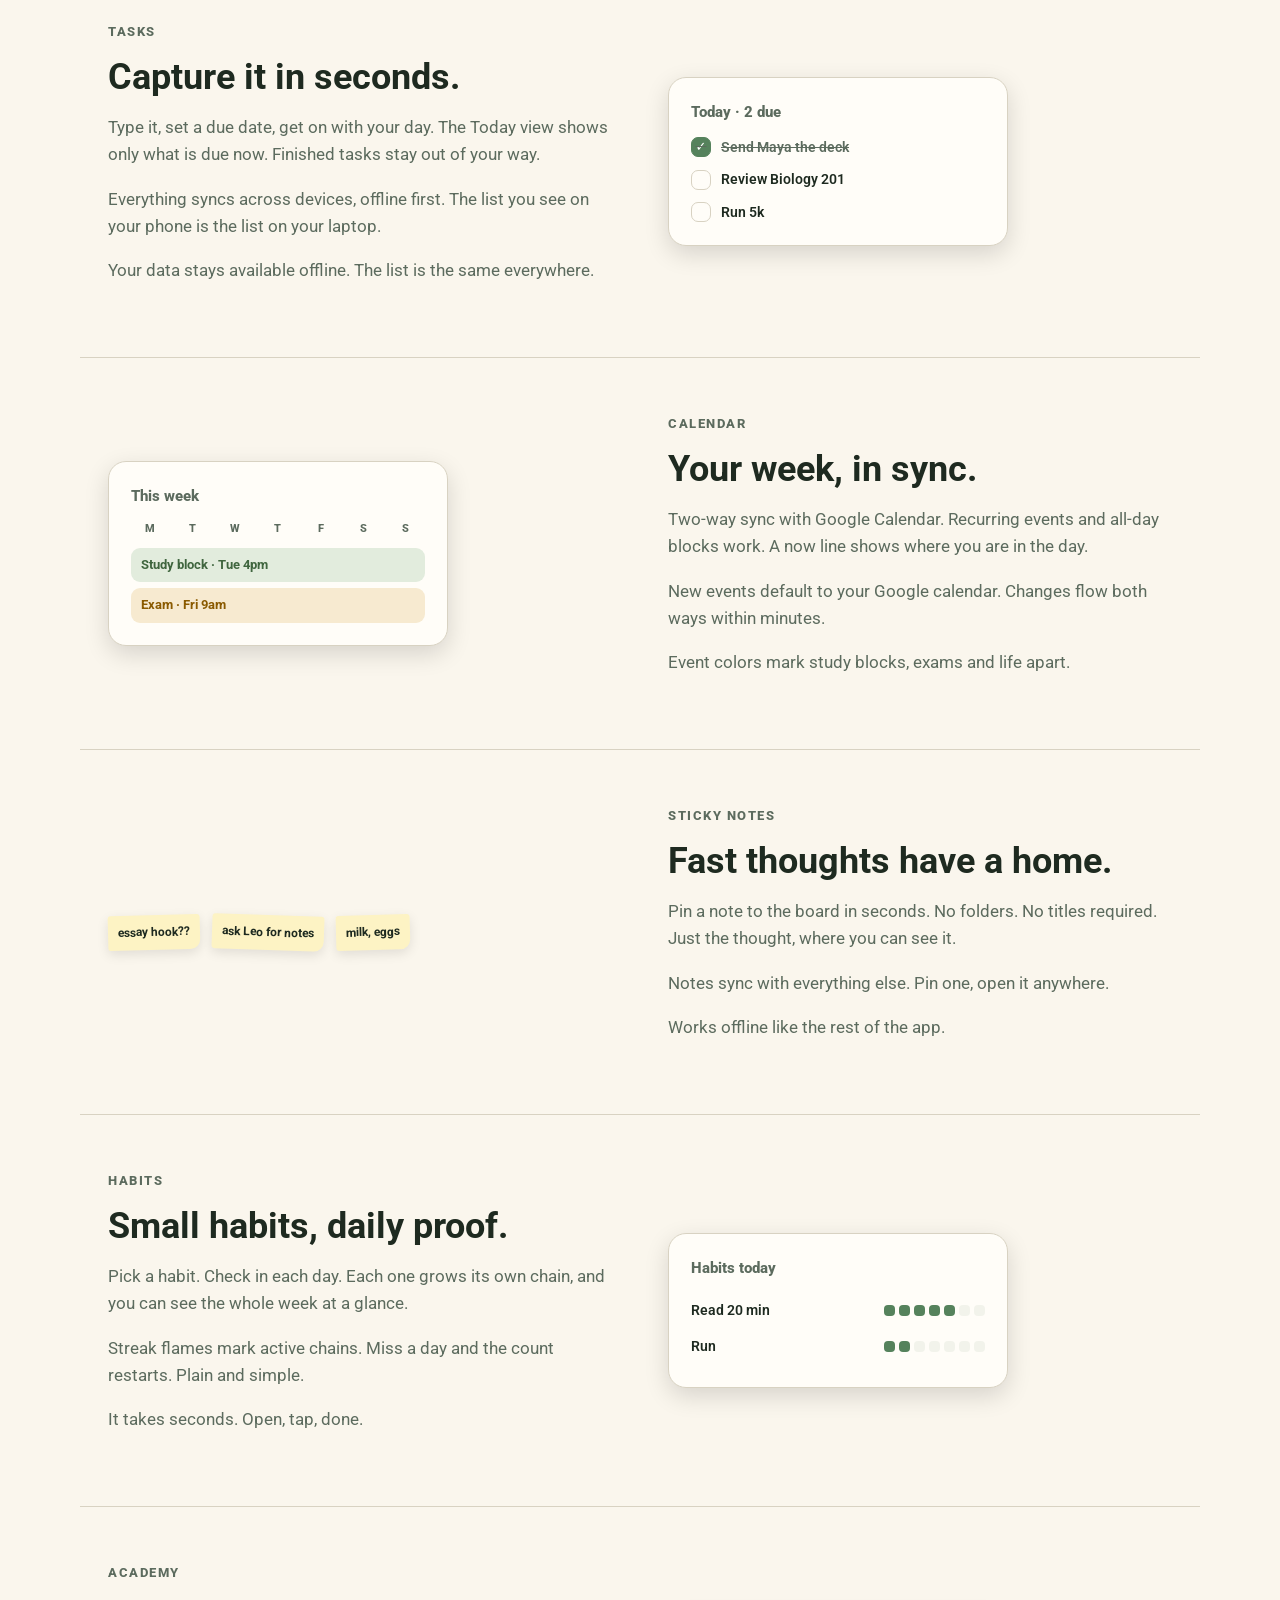
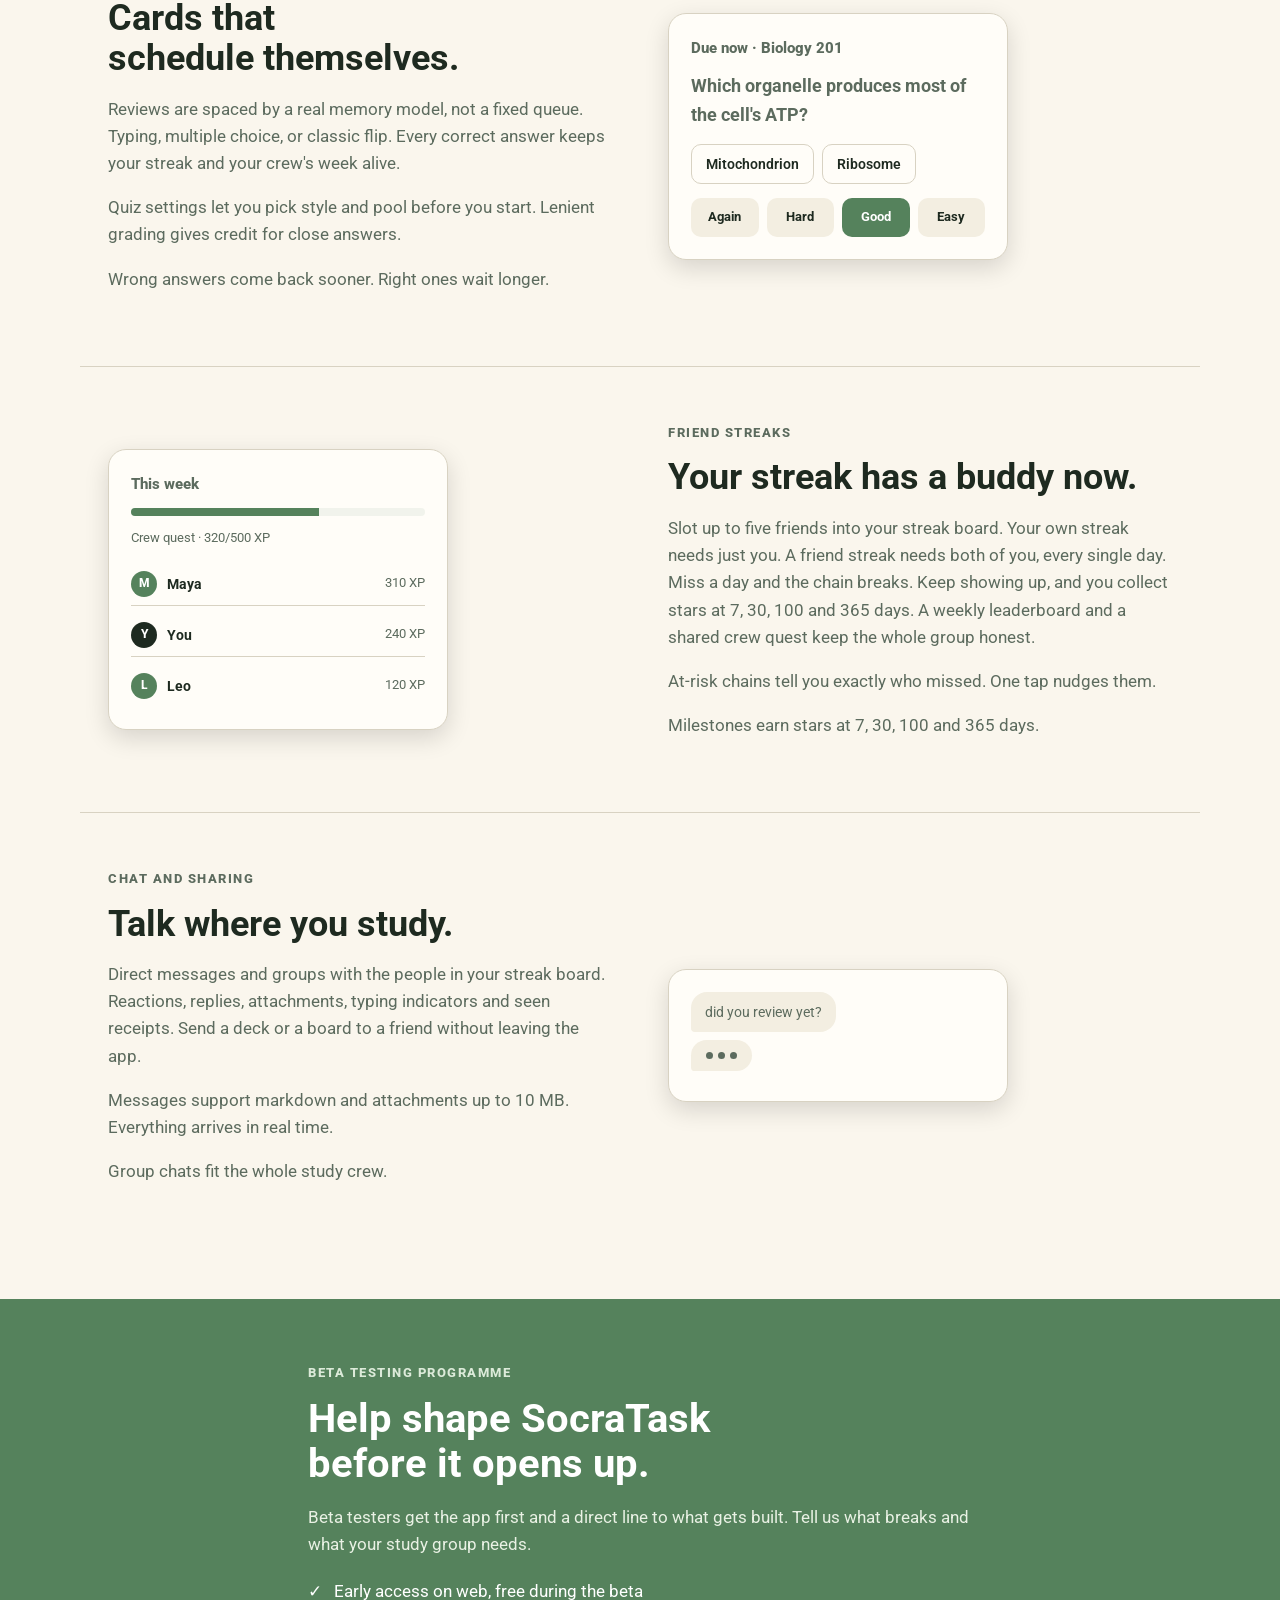
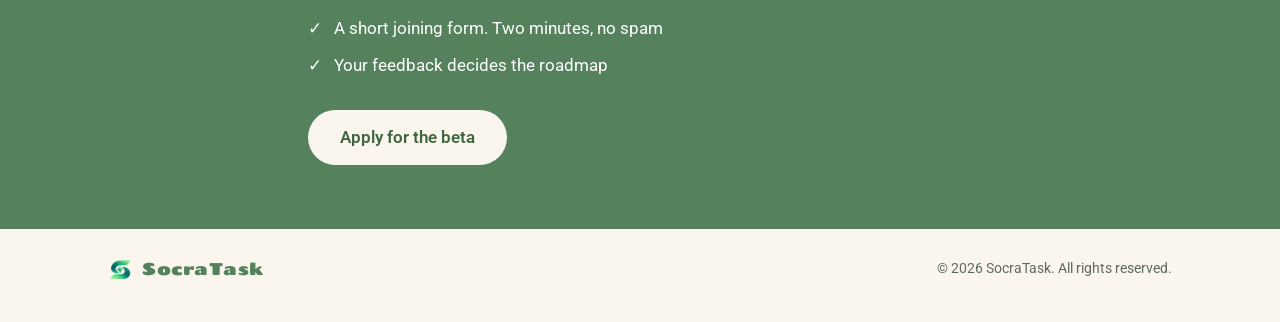
==== commit e3336271: "landing: green sweep underline, drop private-beta kicker" ====
--- a/index.html
+++ b/index.html
@@ -41,7 +41,6 @@
   <main id="top">
     <section class="hero">
       <div class="herocopy">
-        <p class="kicker">SocraTask · private beta</p>
         <h1>Study every day.<br />With your people.</h1>
         <p class="lede">
           Tasks, calendar, habits, flashcards, an infinite whiteboard,
--- a/styles.css
+++ b/styles.css
@@ -158,11 +158,15 @@
   font-weight: 700;
   font-size: 16px;
   text-decoration: none;
-  border-bottom: 2px solid var(--line);
-  padding-bottom: 2px;
-}
-
-.ghostlink:hover { border-color: var(--eco); }
+  padding-bottom: 3px;
+  background-image: linear-gradient(var(--eco), var(--eco)), linear-gradient(var(--line), var(--line));
+  background-size: 0% 2px, 100% 2px;
+  background-position: 0 100%, 0 100%;
+  background-repeat: no-repeat;
+  transition: background-size 0.32s var(--ease), color 0.2s ease;
+}
+
+.ghostlink:hover { color: var(--eco-deep); background-size: 100% 2px, 100% 2px; }
 
 /* ---------- hero (left aligned, no blob) ---------- */
 
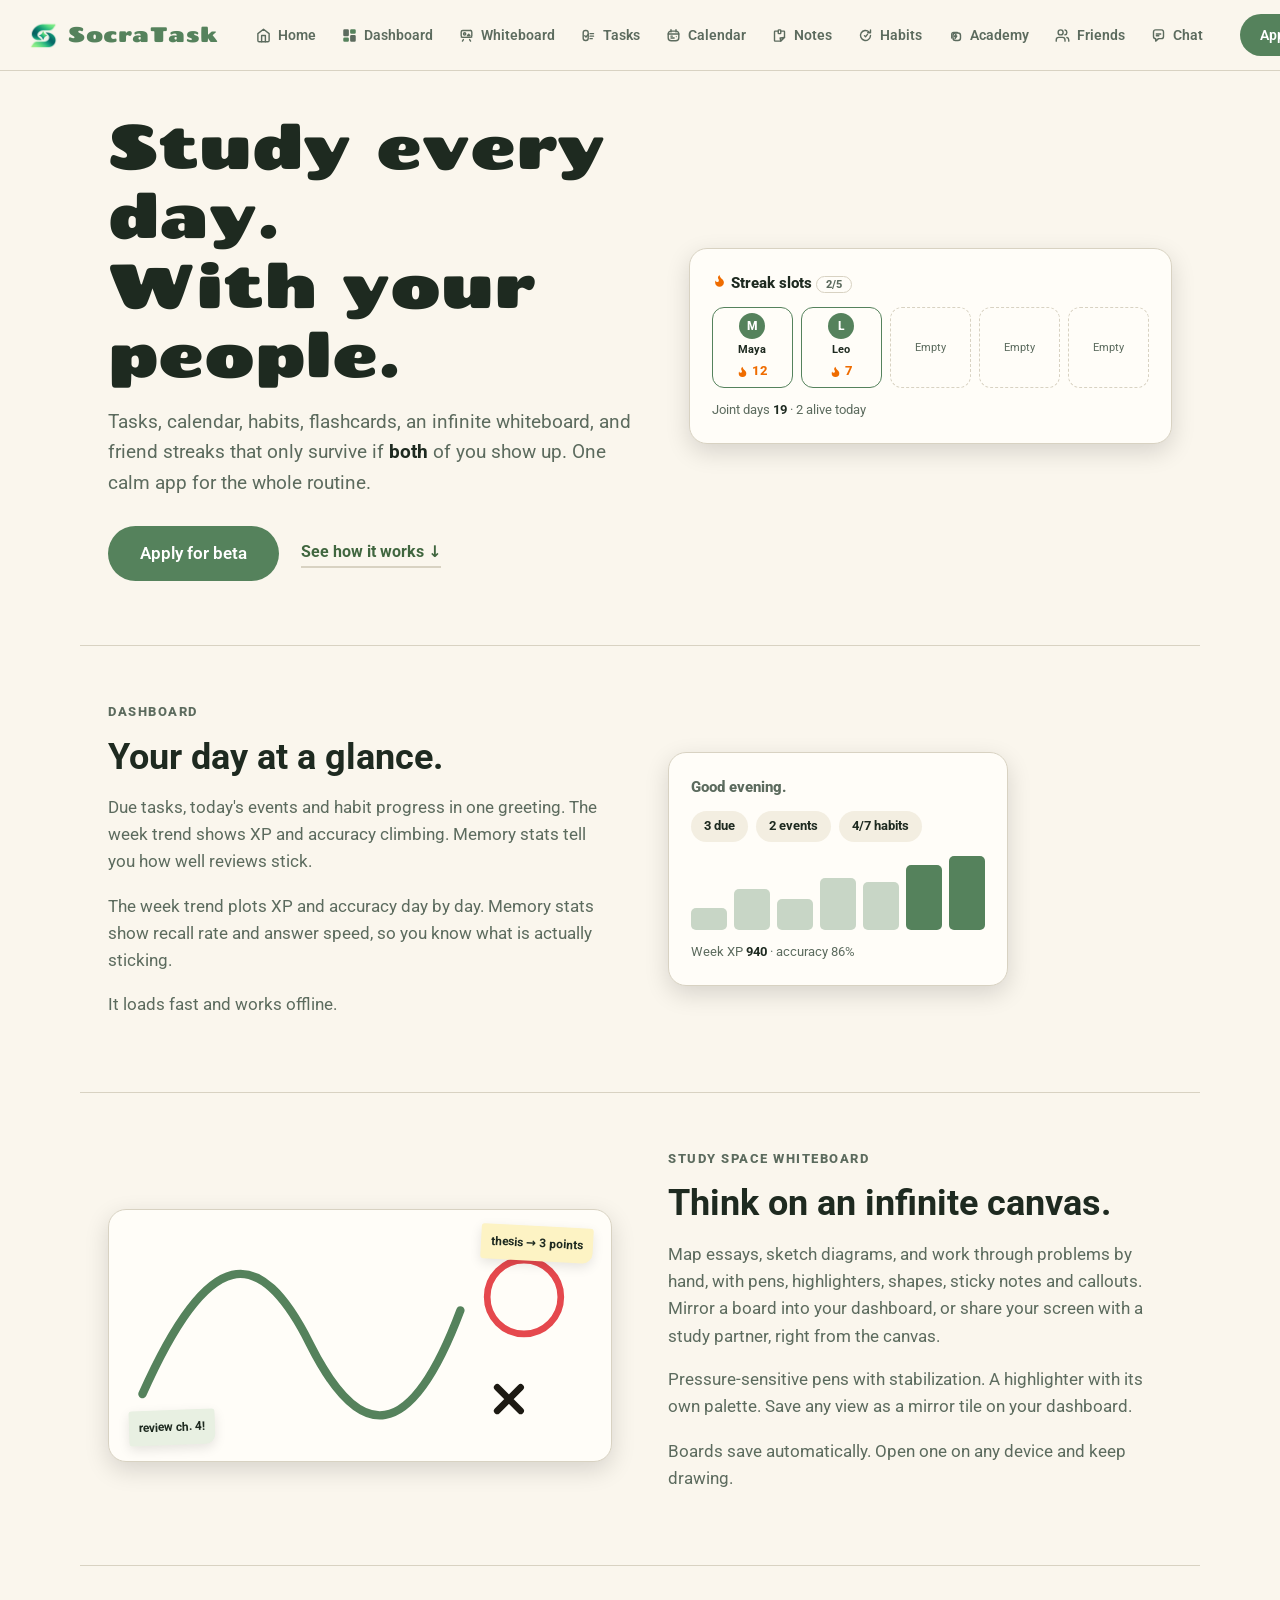
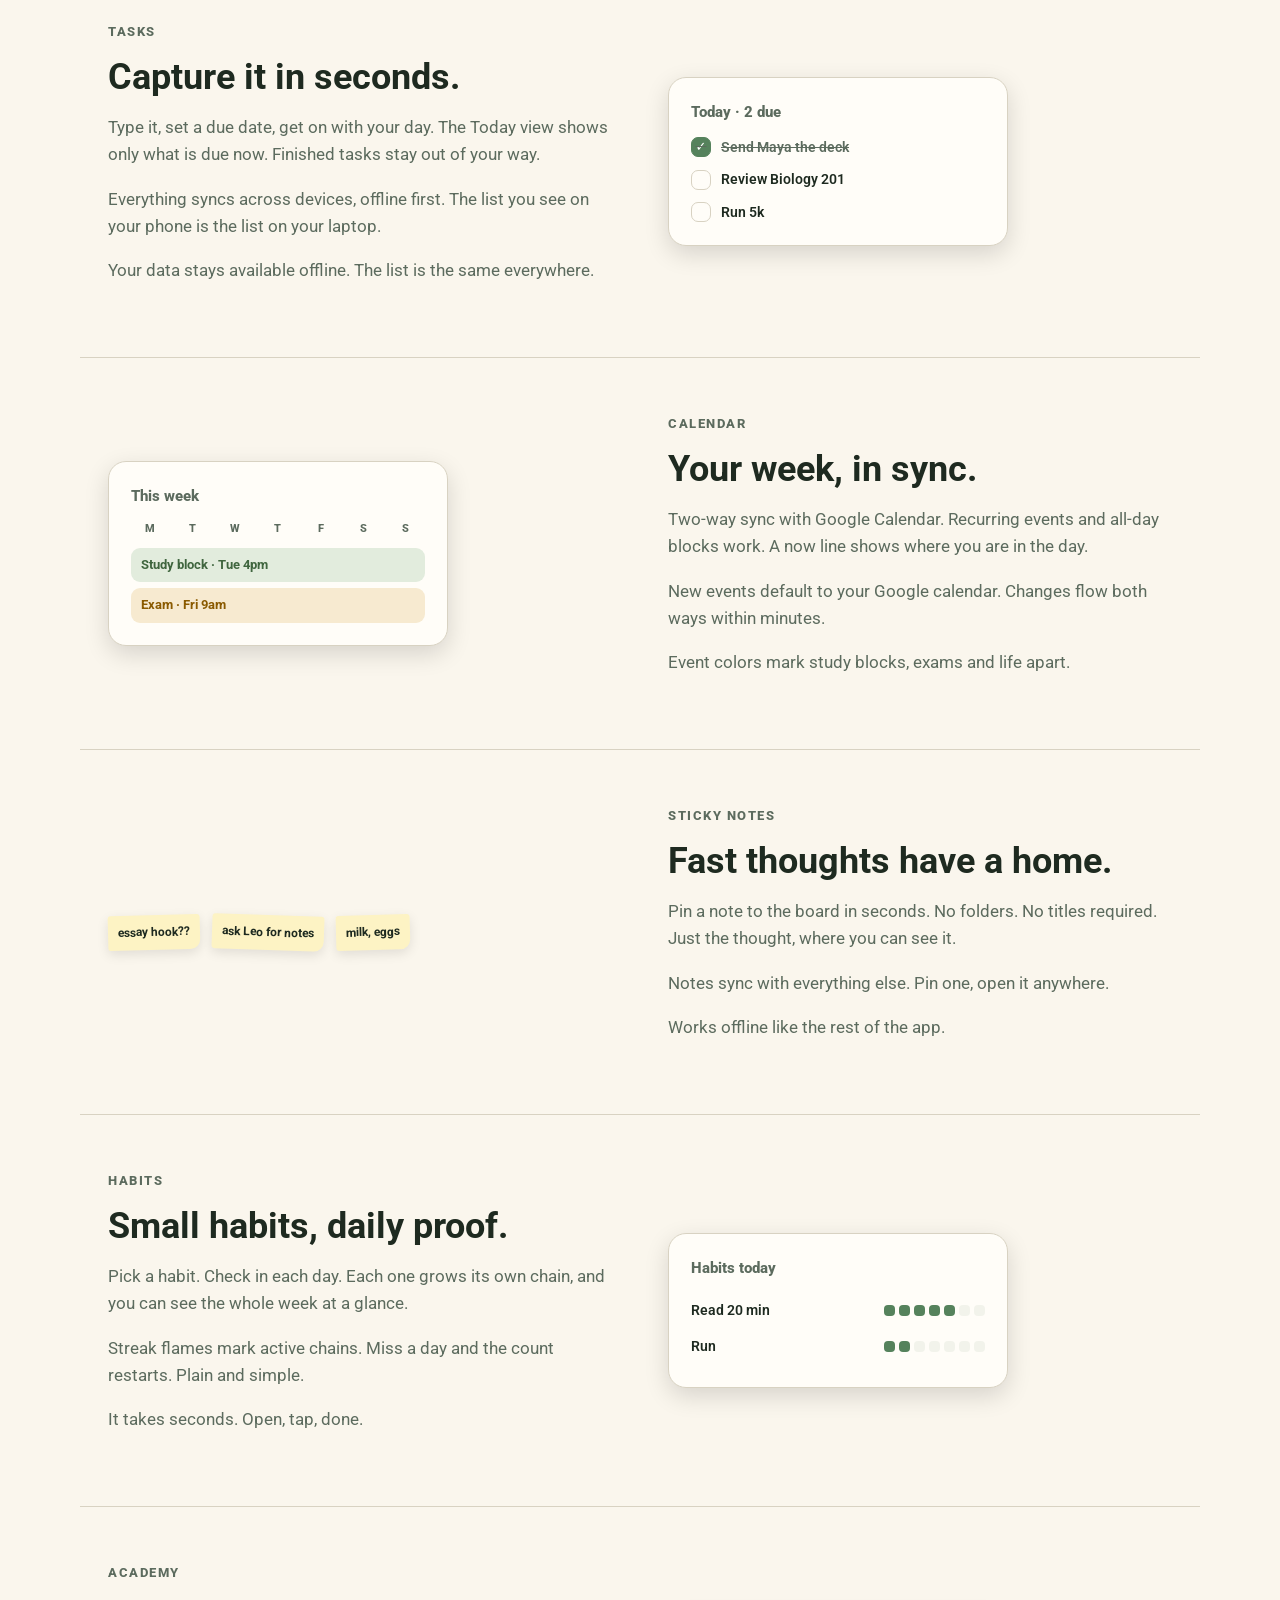
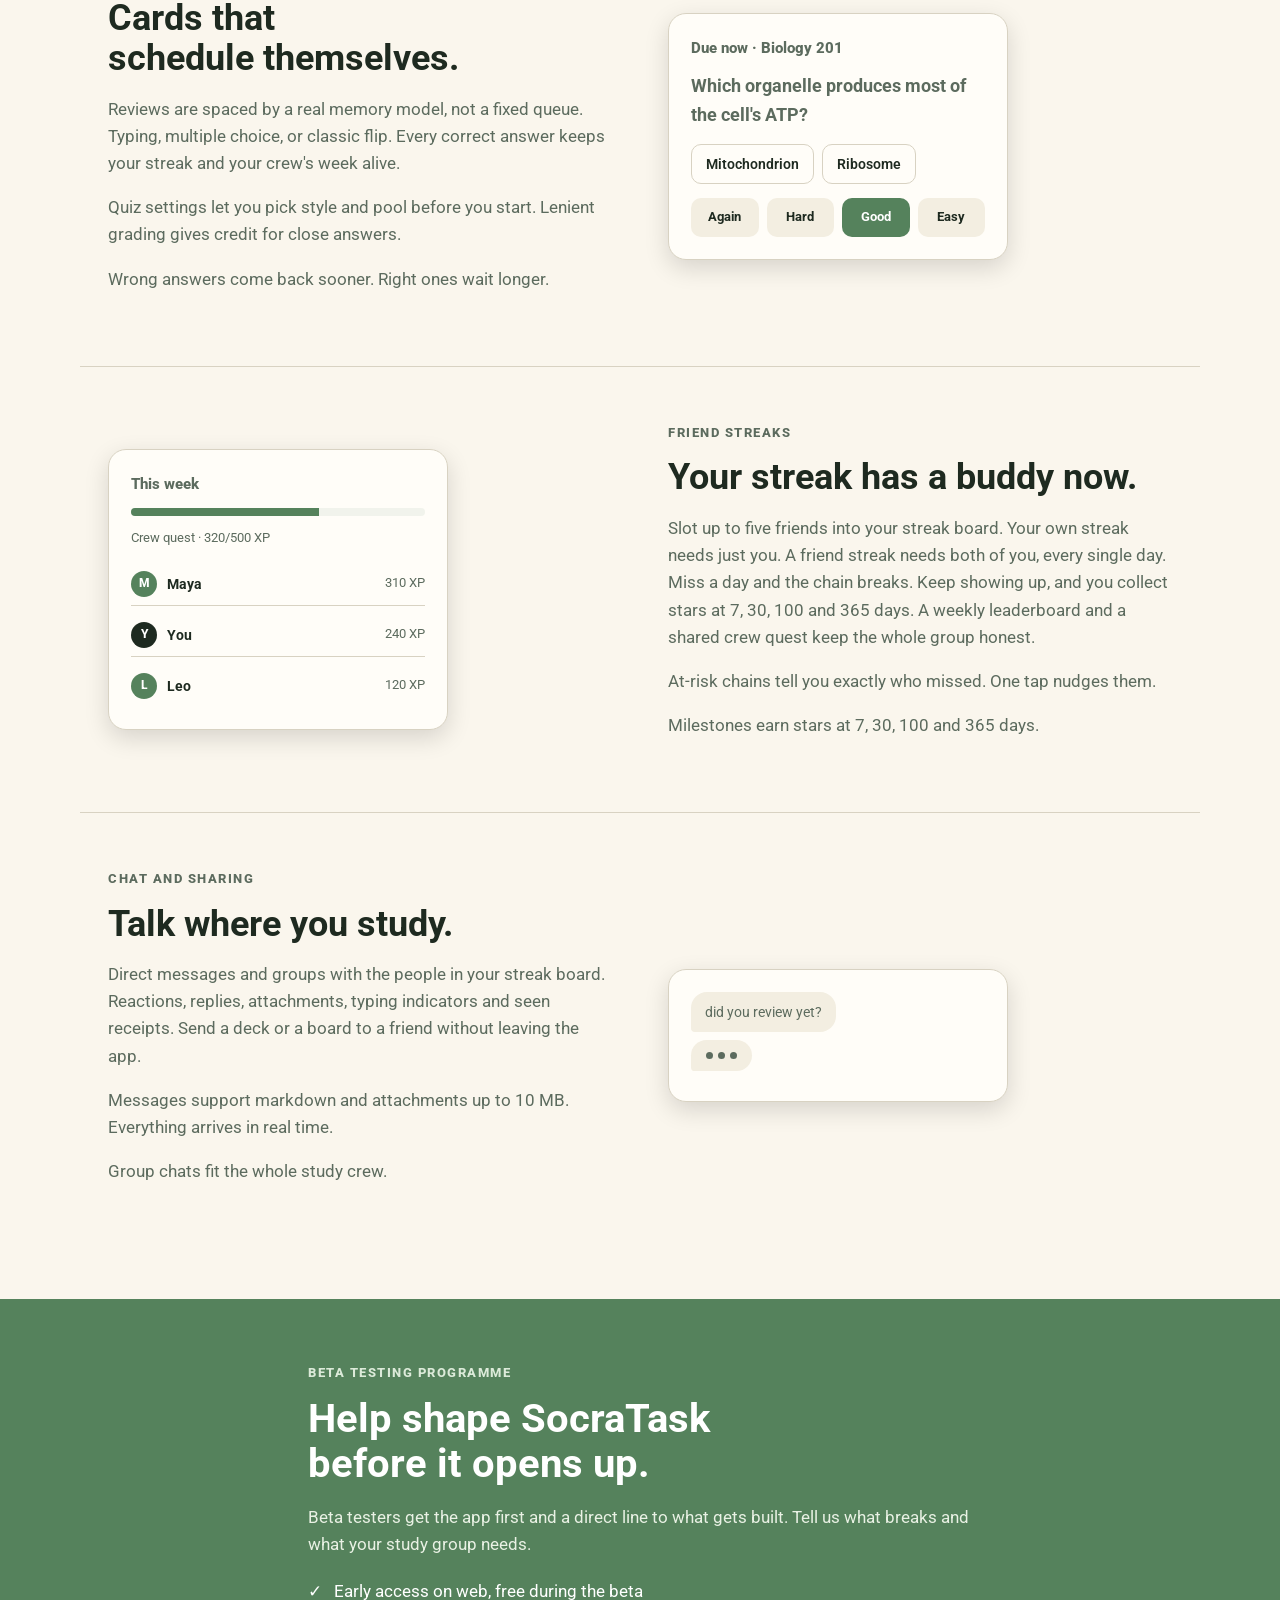
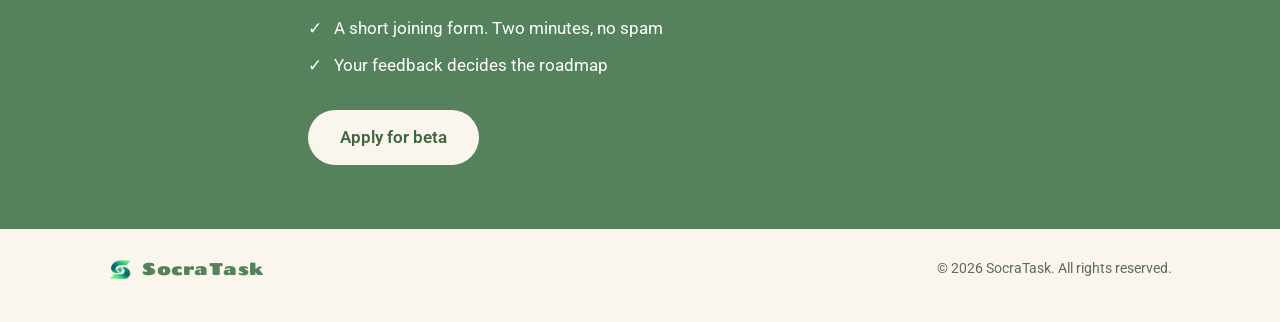
==== commit 85e7a2fd: "landing: slower pill morph, springy active indicator, sweeping beta buttons, apply-for-beta copy" ====
--- a/index.html
+++ b/index.html
@@ -35,7 +35,7 @@
       <a href="#chat"><svg class="nico" viewBox="0 0 24 24" fill="none" stroke="currentColor" stroke-width="2.25" stroke-linecap="round" stroke-linejoin="round" aria-hidden="true"><path d="M4 6.5A3.5 3.5 0 0 1 7.5 3h9A3.5 3.5 0 0 1 20 6.5v7a3.5 3.5 0 0 1-3.5 3.5H12l-4.5 4v-4H7.5A3.5 3.5 0 0 1 4 13.5z" /><path d="M8.5 9.5h7M8.5 12.5h4" />
   <path d="M18.6 2.2c.2.7.6 1.1 1.3 1.3-.7.2-1.1.6-1.3 1.3-.2-.7-.6-1.1-1.3-1.3.7-.2 1.1-.6 1.3-1.3z" fill="currentColor" stroke="none" /></svg><span>Chat</span></a>
     </nav>
-    <a class="btn" href="https://forms.gle/aXmjPg46gSRuJzB48" target="_blank" rel="noopener">Join the beta</a>
+    <a class="btn" href="https://forms.gle/aXmjPg46gSRuJzB48" target="_blank" rel="noopener">Apply for beta</a>
   </header>
 
   <main id="top">
@@ -48,7 +48,7 @@
           show up. One calm app for the whole routine.
         </p>
         <div class="ctas">
-          <a class="btn big" href="https://forms.gle/aXmjPg46gSRuJzB48" target="_blank" rel="noopener">Join the beta</a>
+          <a class="btn big" href="https://forms.gle/aXmjPg46gSRuJzB48" target="_blank" rel="noopener">Apply for beta</a>
           <a class="ghostlink" href="#dashboard">See how it works ↓</a>
         </div>
       </div>
@@ -331,7 +331,7 @@
           <li>A short joining form. Two minutes, no spam</li>
           <li>Your feedback decides the roadmap</li>
         </ul>
-        <a class="btn cream big" href="https://forms.gle/aXmjPg46gSRuJzB48" target="_blank" rel="noopener">Apply for the beta</a>
+        <a class="btn cream big" href="https://forms.gle/aXmjPg46gSRuJzB48" target="_blank" rel="noopener">Apply for beta</a>
       </div>
     </section>
   </main>
--- a/styles.css
+++ b/styles.css
@@ -54,9 +54,9 @@
   padding: 14px 28px;
   background: var(--paper);
   border-bottom: 1px solid var(--line);
-  transition: top 0.35s ease, width 0.35s ease, border-radius 0.35s ease,
-    padding 0.35s ease, box-shadow 0.35s ease, background 0.35s ease,
-    border-color 0.35s ease;
+  transition: top 0.7s var(--ease), width 0.7s var(--ease), border-radius 0.7s var(--ease),
+    padding 0.7s var(--ease), box-shadow 0.7s var(--ease), background 0.7s var(--ease),
+    border-color 0.7s var(--ease), transform 0.7s var(--ease);
 }
 
 .topbar.scrolled {
@@ -83,7 +83,15 @@
   gap: 7px;
 }
 
-.topbar nav { display: flex; gap: 4px; align-items: center; }
+.topbar nav { display: flex; gap: 4px; align-items: center; position: relative; }
+
+.topbar nav a {
+  display: inline-flex;
+  align-items: center;
+  gap: 7px;
+  position: relative;
+  z-index: 1;
+}
 
 .topbar nav a {
   color: var(--ink-soft);
@@ -97,7 +105,27 @@
 
 .topbar nav a:hover { color: var(--ink); }
 
-.topbar nav a.on { background: var(--eco); color: #fff; }
+.topbar nav a.on { color: #fff; }
+
+.navhi {
+  position: absolute;
+  top: 0;
+  left: 0;
+  height: 100%;
+  width: 0;
+  background: var(--eco);
+  border-radius: var(--radius-pill);
+  transition: left 0.45s cubic-bezier(0.3, 1.3, 0.4, 1), width 0.45s cubic-bezier(0.3, 1.3, 0.4, 1);
+  pointer-events: none;
+}
+
+.navhi.squash { animation: squash 0.45s cubic-bezier(0.3, 1.3, 0.4, 1); }
+
+@keyframes squash {
+  0% { transform: scaleX(0.7) scaleY(0.85); }
+  60% { transform: scaleX(1.08) scaleY(0.96); }
+  100% { transform: none; }
+}
 
 .topbar.scrolled nav {
   flex: none;
@@ -136,22 +164,31 @@
 .btn {
   display: inline-block;
   white-space: nowrap;
-  background: var(--eco);
+  background-color: var(--eco);
+  background-image: linear-gradient(var(--paper), var(--paper));
+  background-size: 0% 100%;
+  background-position: 0 0;
+  background-repeat: no-repeat;
   color: #fff;
   font-weight: 600;
   font-size: 14px;
   text-decoration: none;
   border-radius: var(--radius-pill);
   padding: 10px 20px;
-}
-
-.btn:hover { background: var(--eco-deep); }
+  transition: background-size 0.38s var(--ease), color 0.12s ease 0.14s;
+}
+
+.btn:hover { background-size: 100% 100%; color: var(--eco-deep); }
 
 .btn.big { font-size: 17px; padding: 14px 32px; }
 
-.btn.cream { background: var(--paper); color: var(--eco-deep); }
-
-.btn.cream:hover { background: #fff; }
+.btn.cream {
+  background-color: var(--paper);
+  background-image: linear-gradient(var(--eco-deep), var(--eco-deep));
+  color: var(--eco-deep);
+}
+
+.btn.cream:hover { background-size: 100% 100%; color: #fff; }
 
 .ghostlink {
   color: var(--eco-deep);
@@ -667,7 +704,8 @@
   .drop { opacity: 1; transform: none; transition: none; }
   .typingbubble span, .fl, .chatlog .bubble { animation: none; }
   .questbar span { transition: none; }
-  .topbar, .topbar nav { transition: none; }
+  .topbar, .topbar nav, .btn, .navhi { transition: none; }
+  .navhi.squash { animation: none; }
 }
 
 /* ---------- small screens ---------- */
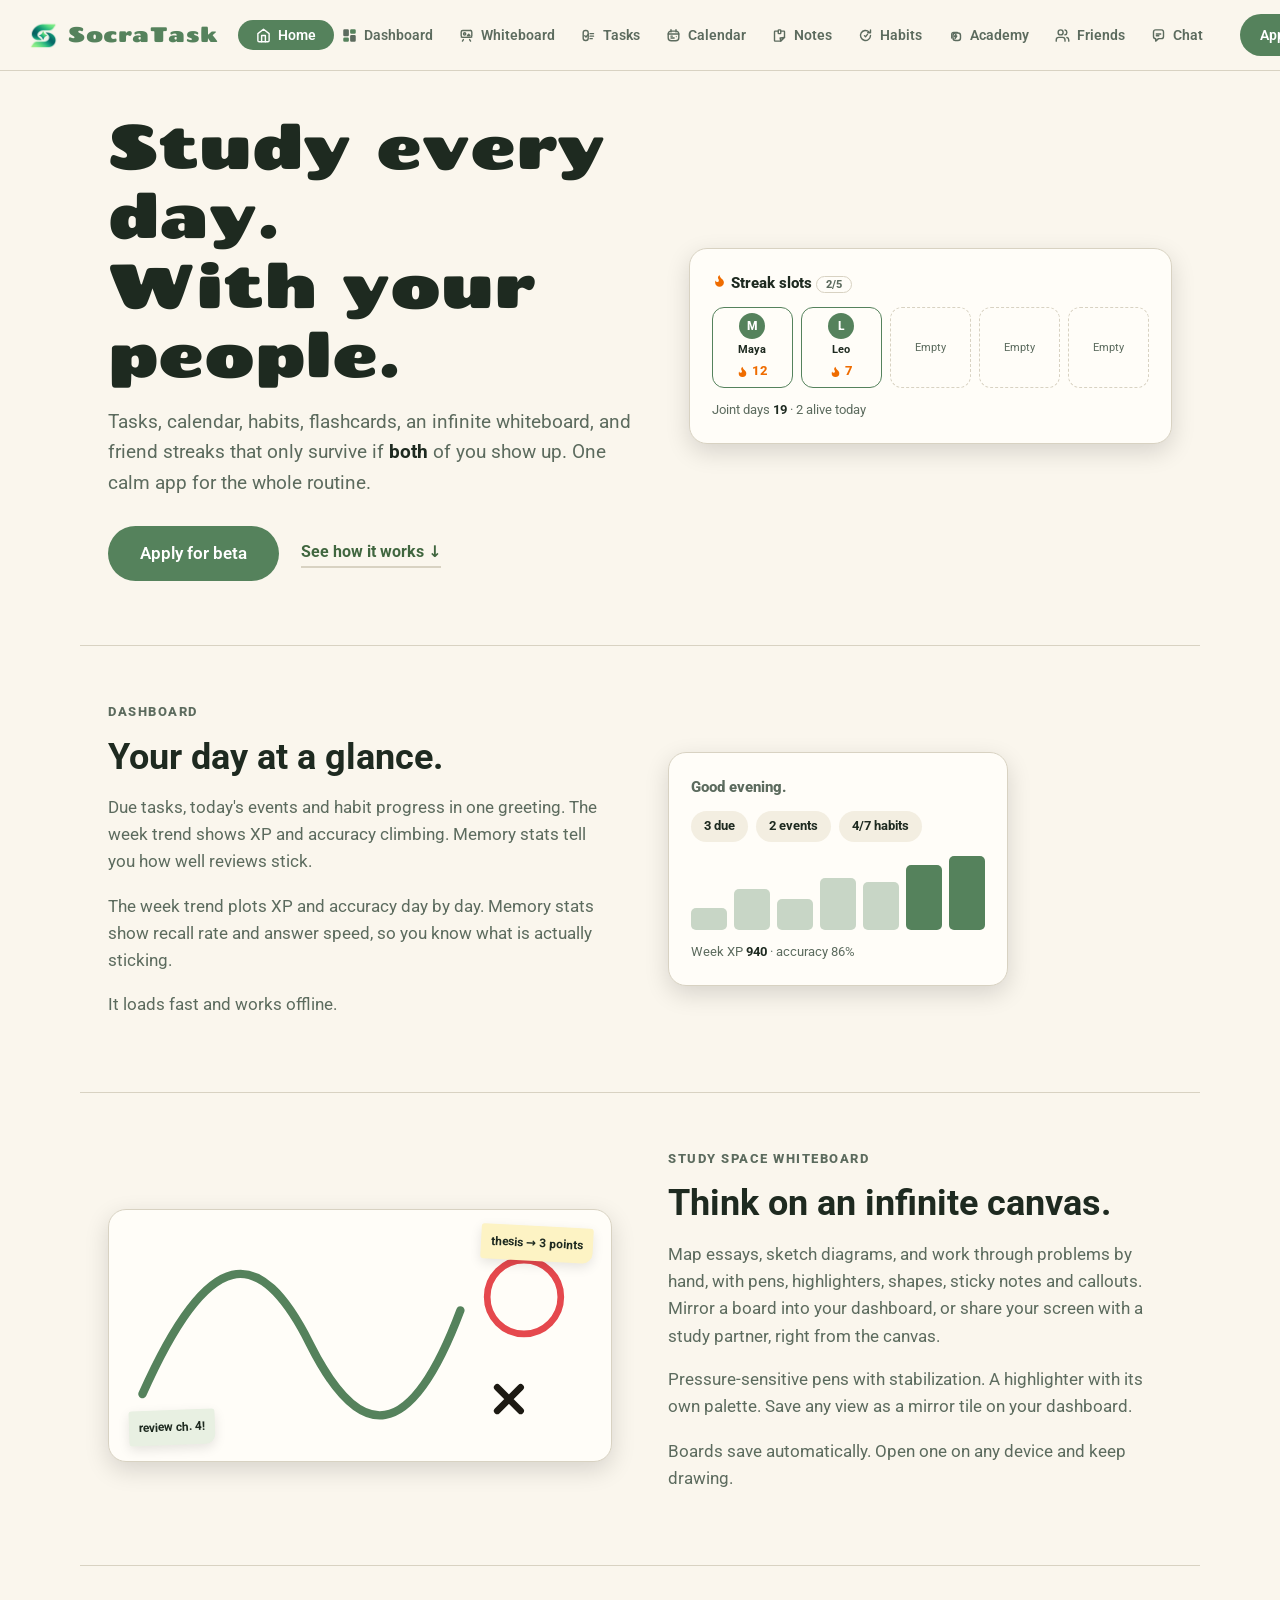
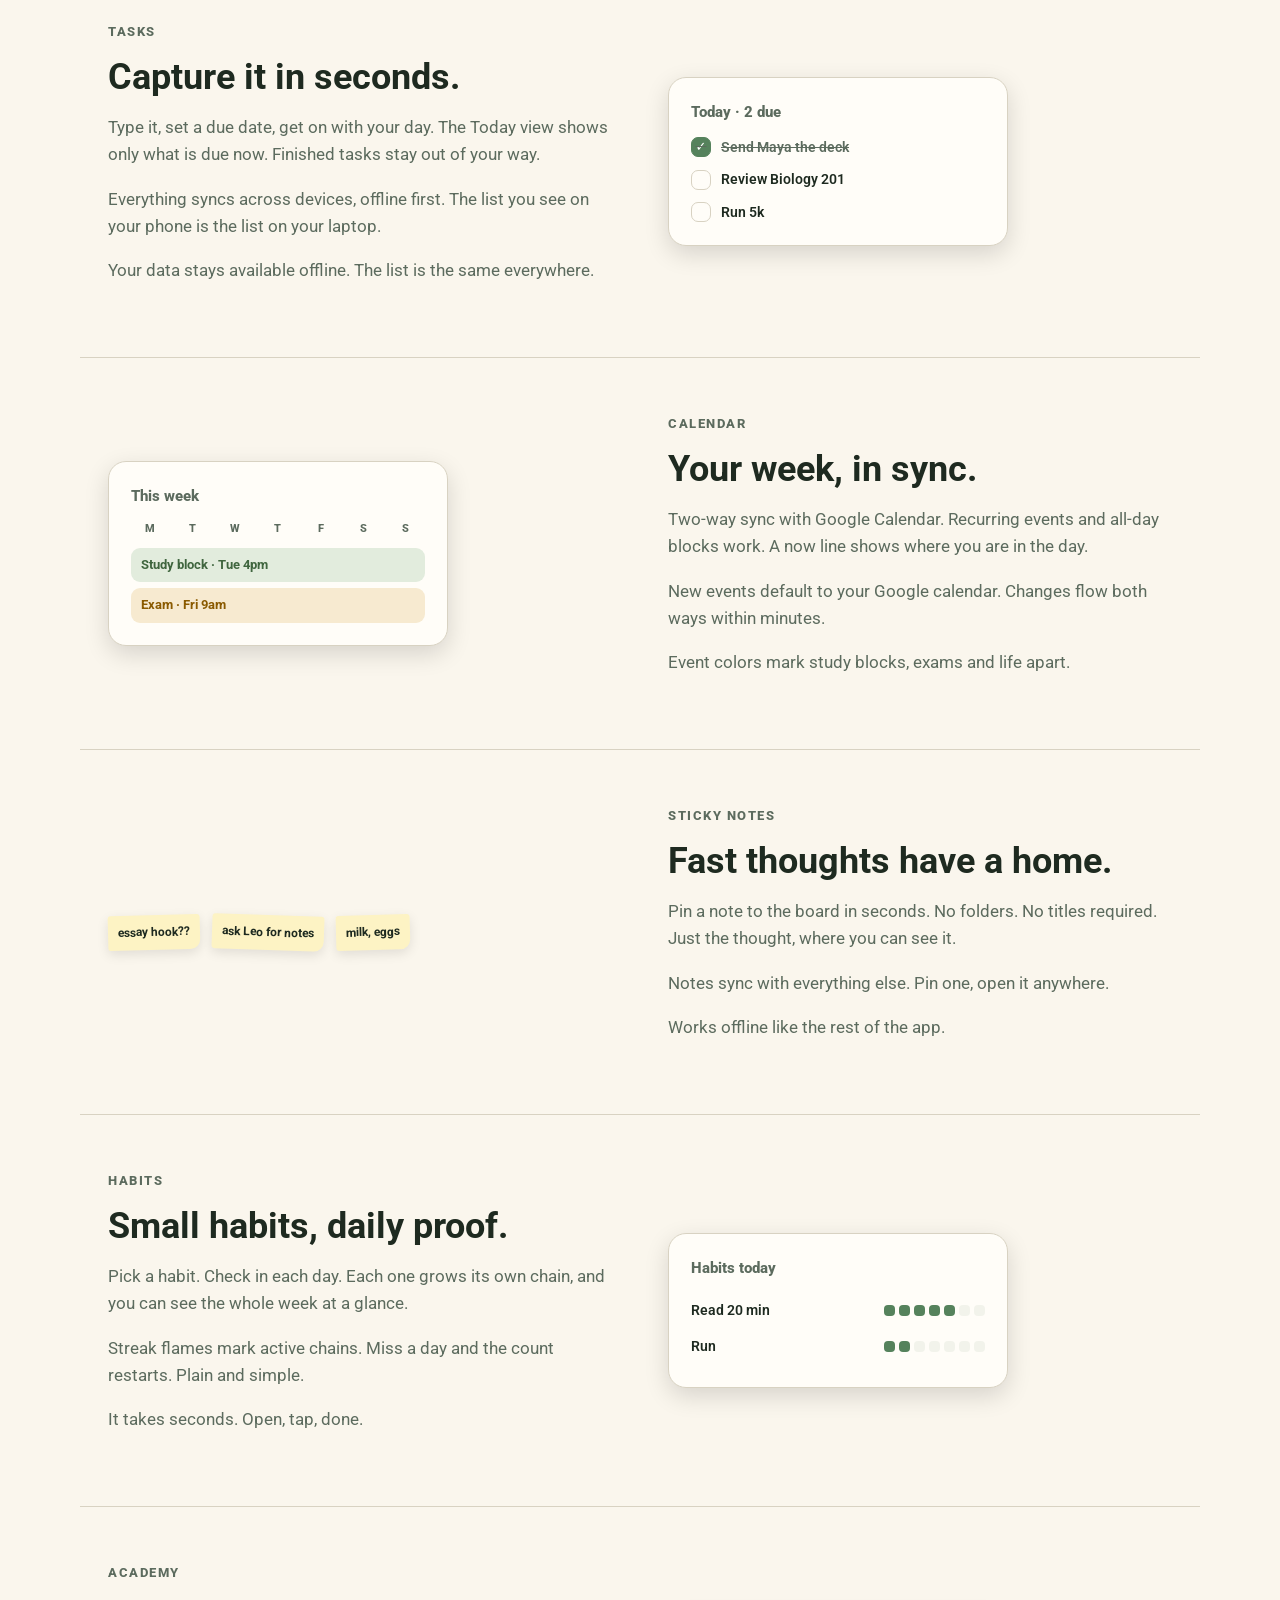
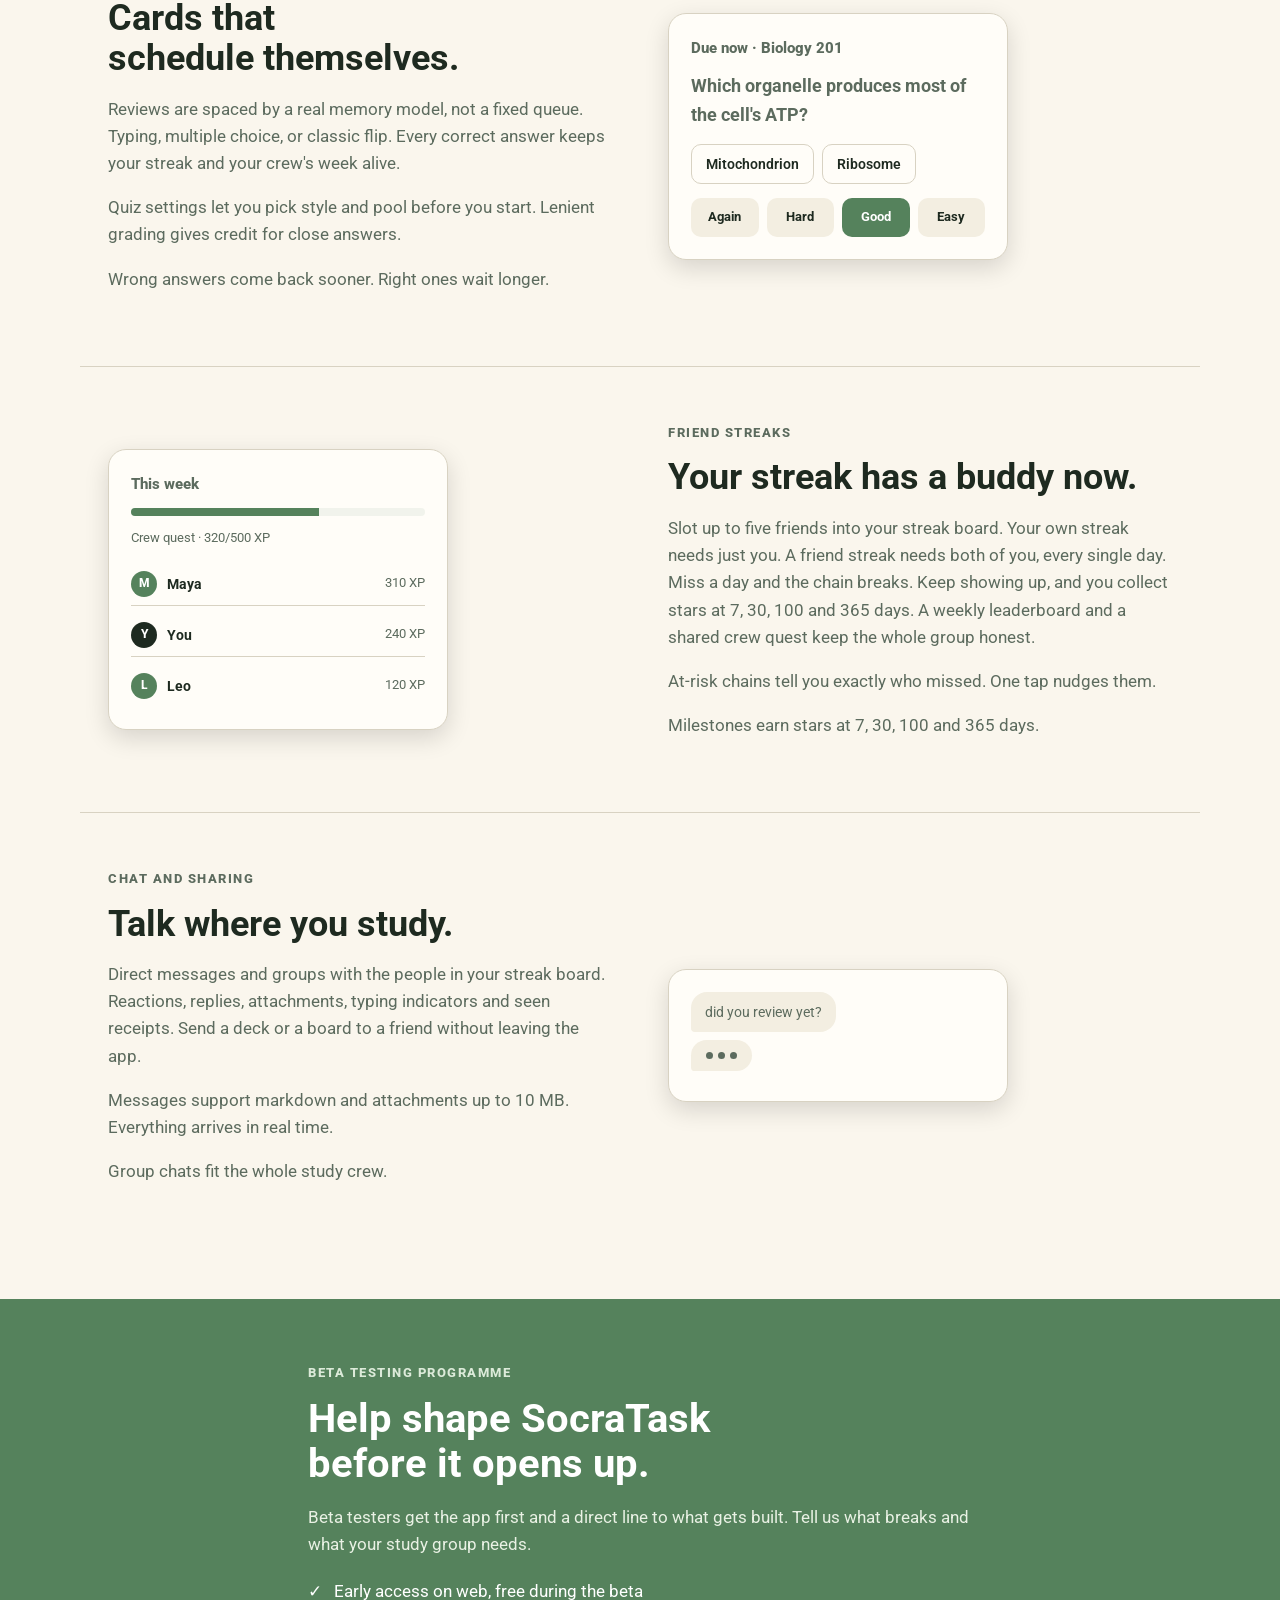
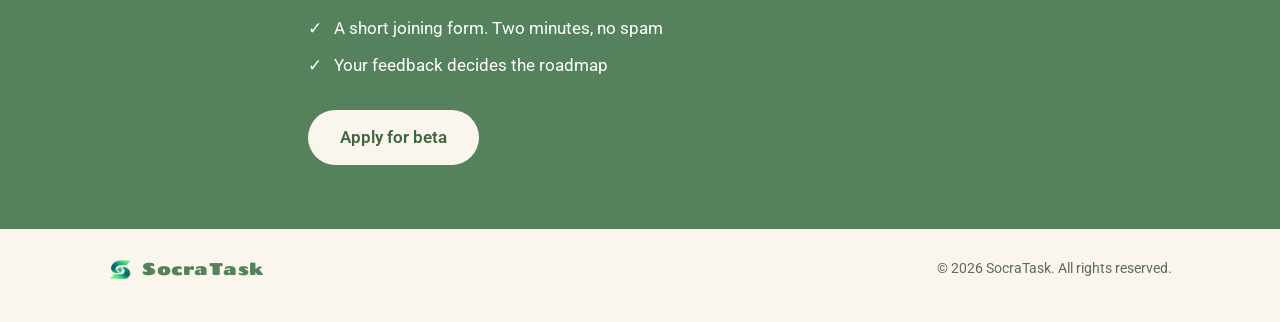
==== commit 2b726200: "landing: pill drops from top edge, longer centered highlight, Home tracking" ====
--- a/index.html
+++ b/index.html
@@ -13,12 +13,13 @@
 </head>
 <body>
   <header class="topbar">
+    <div class="bar-inner">
     <a class="brand" href="#top" aria-label="SocraTask home">
       <img src="assets/logo.png" alt="" width="30" height="30" />
       <strong class="wordmark">SocraTask</strong>
     </a>
     <nav>
-      <a href="#top"><svg class="nico" viewBox="0 0 24 24" fill="none" stroke="currentColor" stroke-width="2.25" stroke-linecap="round" stroke-linejoin="round" aria-hidden="true"><path d="m3 9 9-7 9 7v11a2 2 0 0 1-2 2H5a2 2 0 0 1-2-2z" /><path d="M9 22V12h6v10" /></svg><span>Home</span></a>
+      <a href="#home"><svg class="nico" viewBox="0 0 24 24" fill="none" stroke="currentColor" stroke-width="2.25" stroke-linecap="round" stroke-linejoin="round" aria-hidden="true"><path d="m3 9 9-7 9 7v11a2 2 0 0 1-2 2H5a2 2 0 0 1-2-2z" /><path d="M9 22V12h6v10" /></svg><span>Home</span></a>
       <a href="#dashboard"><svg class="nico" viewBox="0 0 24 24" fill="none" stroke="currentColor" stroke-width="2.25" stroke-linecap="round" stroke-linejoin="round" aria-hidden="true"><path d="M22 4v3a2 2 0 0 1-2 2h-5a2 2 0 0 1-2-2V4a2 2 0 0 1 2-2h5a2 2 0 0 1 2 2zM9 15H4a2 2 0 0 0-2 2v3a2 2 0 0 0 2 2h5a2 2 0 0 0 2-2v-3a2 2 0 0 0-2-2z" fill="#55825C" stroke="none" /><path d="M11 4v7a2 2 0 0 1-2 2H4a2 2 0 0 1-2-2V4a2 2 0 0 1 2-2h5a2 2 0 0 1 2 2zm9 7h-5a2 2 0 0 0-2 2v7a2 2 0 0 0 2 2h5a2 2 0 0 0 2-2v-7a2 2 0 0 0-2-2z" fill="currentColor" stroke="none" /></svg><span>Dashboard</span></a>
       <a href="#space"><svg class="nico" viewBox="0 0 24 24" fill="none" stroke="currentColor" stroke-width="2.25" stroke-linecap="round" stroke-linejoin="round" aria-hidden="true"><rect x="3.5" y="4" width="17" height="11" rx="2.5" /><path d="M7 18.5 5.5 21M17 18.5l1.5 2.5" /><path d="M3.5 15h17" opacity="0.45" /><circle cx="9" cy="9.5" r="1.8" /><path d="m13.5 12.5 2-2.5 2 2.5z" />
   <path d="M19 1.8c.2.9.8 1.5 1.7 1.7-.9.2-1.5.8-1.7 1.7-.2-.9-.8-1.5-1.7-1.7.9-.2 1.5-.8 1.7-1.7z" fill="currentColor" stroke="none" /></svg><span>Whiteboard</span></a>
@@ -36,10 +37,11 @@
   <path d="M18.6 2.2c.2.7.6 1.1 1.3 1.3-.7.2-1.1.6-1.3 1.3-.2-.7-.6-1.1-1.3-1.3.7-.2 1.1-.6 1.3-1.3z" fill="currentColor" stroke="none" /></svg><span>Chat</span></a>
     </nav>
     <a class="btn" href="https://forms.gle/aXmjPg46gSRuJzB48" target="_blank" rel="noopener">Apply for beta</a>
+    </div>
   </header>
 
   <main id="top">
-    <section class="hero">
+    <section class="hero" id="home">
       <div class="herocopy">
         <h1>Study every day.<br />With your people.</h1>
         <p class="lede">
--- a/styles.css
+++ b/styles.css
@@ -48,29 +48,36 @@
   left: 0;
   right: 0;
   z-index: 10;
+}
+
+.bar-inner {
   display: flex;
   align-items: center;
   gap: 26px;
   padding: 14px 28px;
   background: var(--paper);
   border-bottom: 1px solid var(--line);
-  transition: top 0.7s var(--ease), width 0.7s var(--ease), border-radius 0.7s var(--ease),
-    padding 0.7s var(--ease), box-shadow 0.7s var(--ease), background 0.7s var(--ease),
-    border-color 0.7s var(--ease), transform 0.7s var(--ease);
-}
-
-.topbar.scrolled {
-  top: 12px;
-  left: 50%;
-  right: auto;
-  transform: translateX(-50%);
+  transition: width 0.5s var(--ease), margin 0.5s var(--ease), padding 0.5s var(--ease),
+    border-radius 0.5s var(--ease), box-shadow 0.5s var(--ease), background 0.5s var(--ease);
+}
+
+.topbar.scrolled { background: none; border: none; }
+
+.topbar.scrolled .bar-inner {
   width: max-content;
   max-width: calc(100% - 32px);
+  margin: 12px auto 0;
   padding: 8px 10px 8px 18px;
   background: var(--surface);
   border: 1px solid var(--line);
   border-radius: var(--radius-pill);
   box-shadow: var(--shadow-3);
+  animation: pillDrop 0.7s var(--ease);
+}
+
+@keyframes pillDrop {
+  from { transform: translateY(-140%); }
+  to { transform: none; }
 }
 
 .nico { width: 16px; height: 16px; flex-shrink: 0; }
@@ -109,9 +116,10 @@
 
 .navhi {
   position: absolute;
-  top: 0;
+  top: 50%;
+  margin-top: -15px;
+  height: 30px;
   left: 0;
-  height: 100%;
   width: 0;
   background: var(--eco);
   border-radius: var(--radius-pill);
@@ -704,8 +712,9 @@
   .drop { opacity: 1; transform: none; transition: none; }
   .typingbubble span, .fl, .chatlog .bubble { animation: none; }
   .questbar span { transition: none; }
-  .topbar, .topbar nav, .btn, .navhi { transition: none; }
+  .topbar, .topbar nav, .btn, .navhi, .bar-inner { transition: none; }
   .navhi.squash { animation: none; }
+  .topbar.scrolled .bar-inner { animation: none; }
 }
 
 /* ---------- small screens ---------- */
